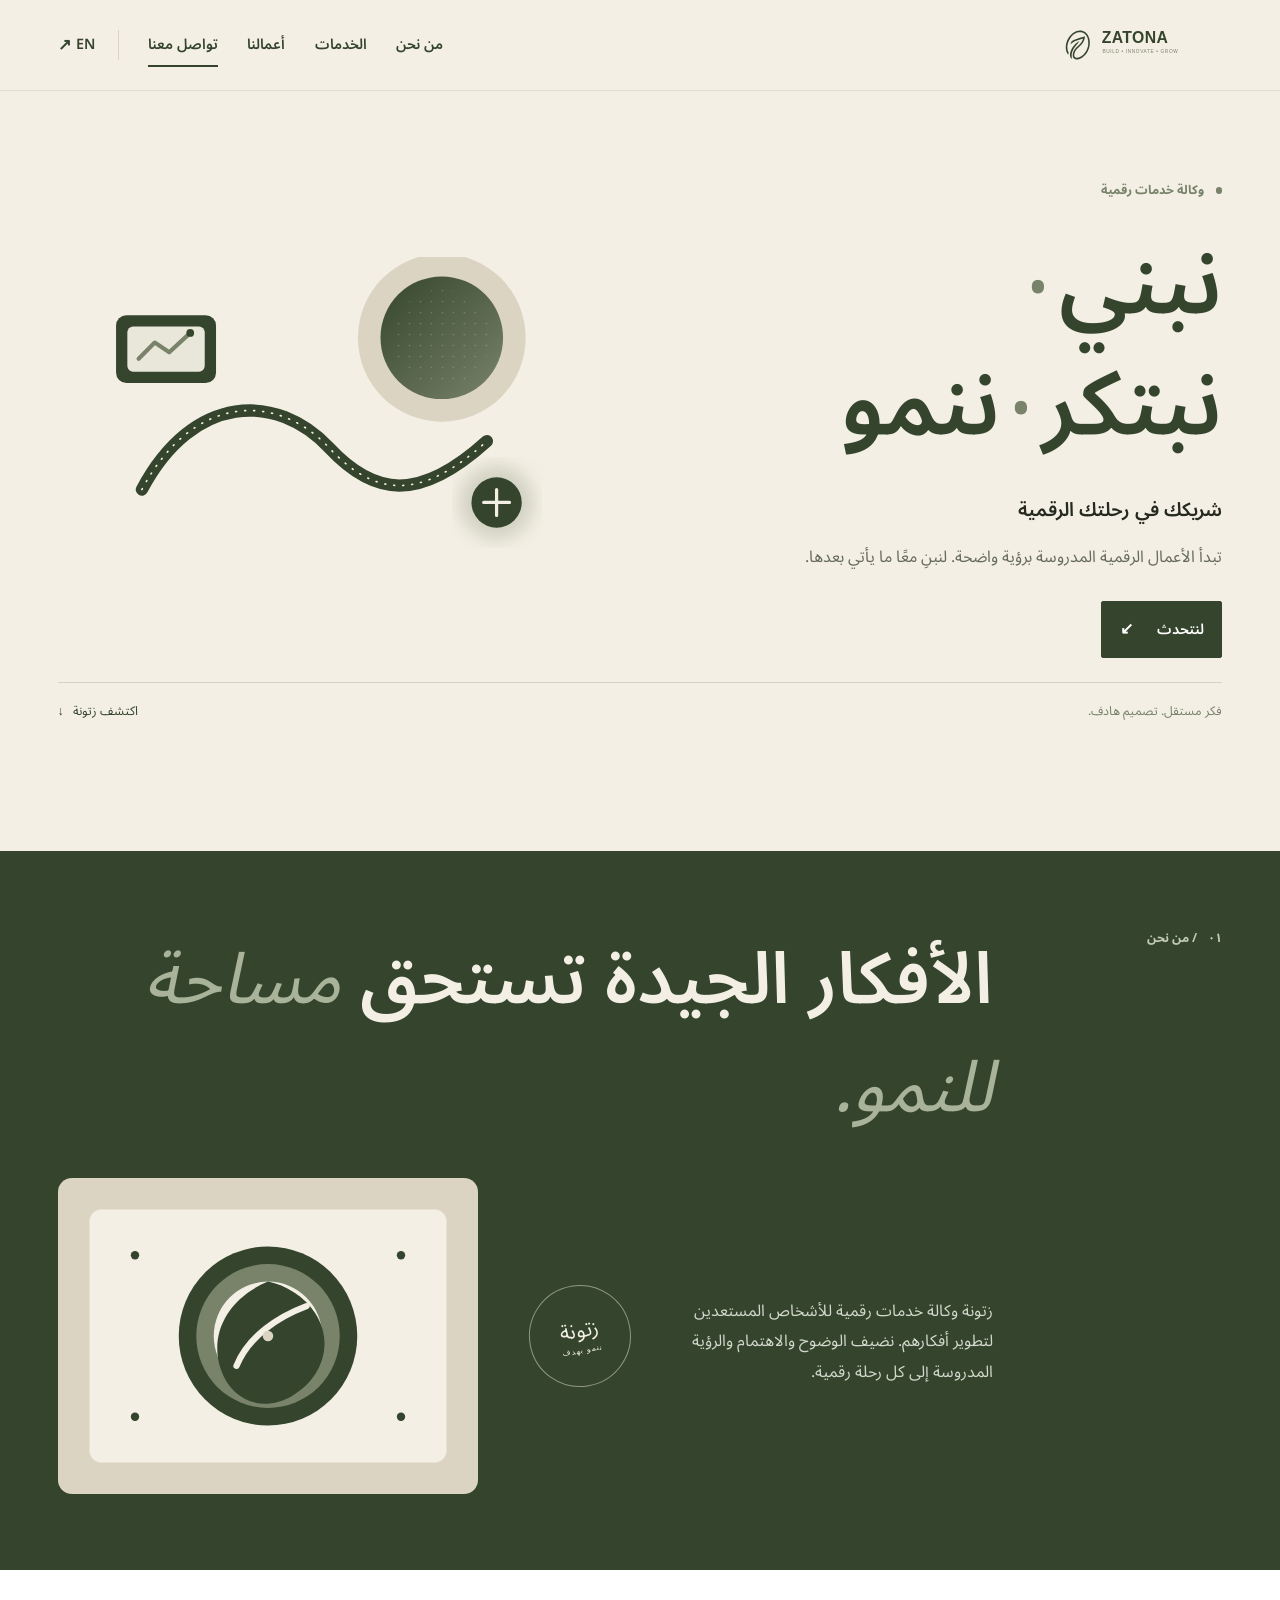
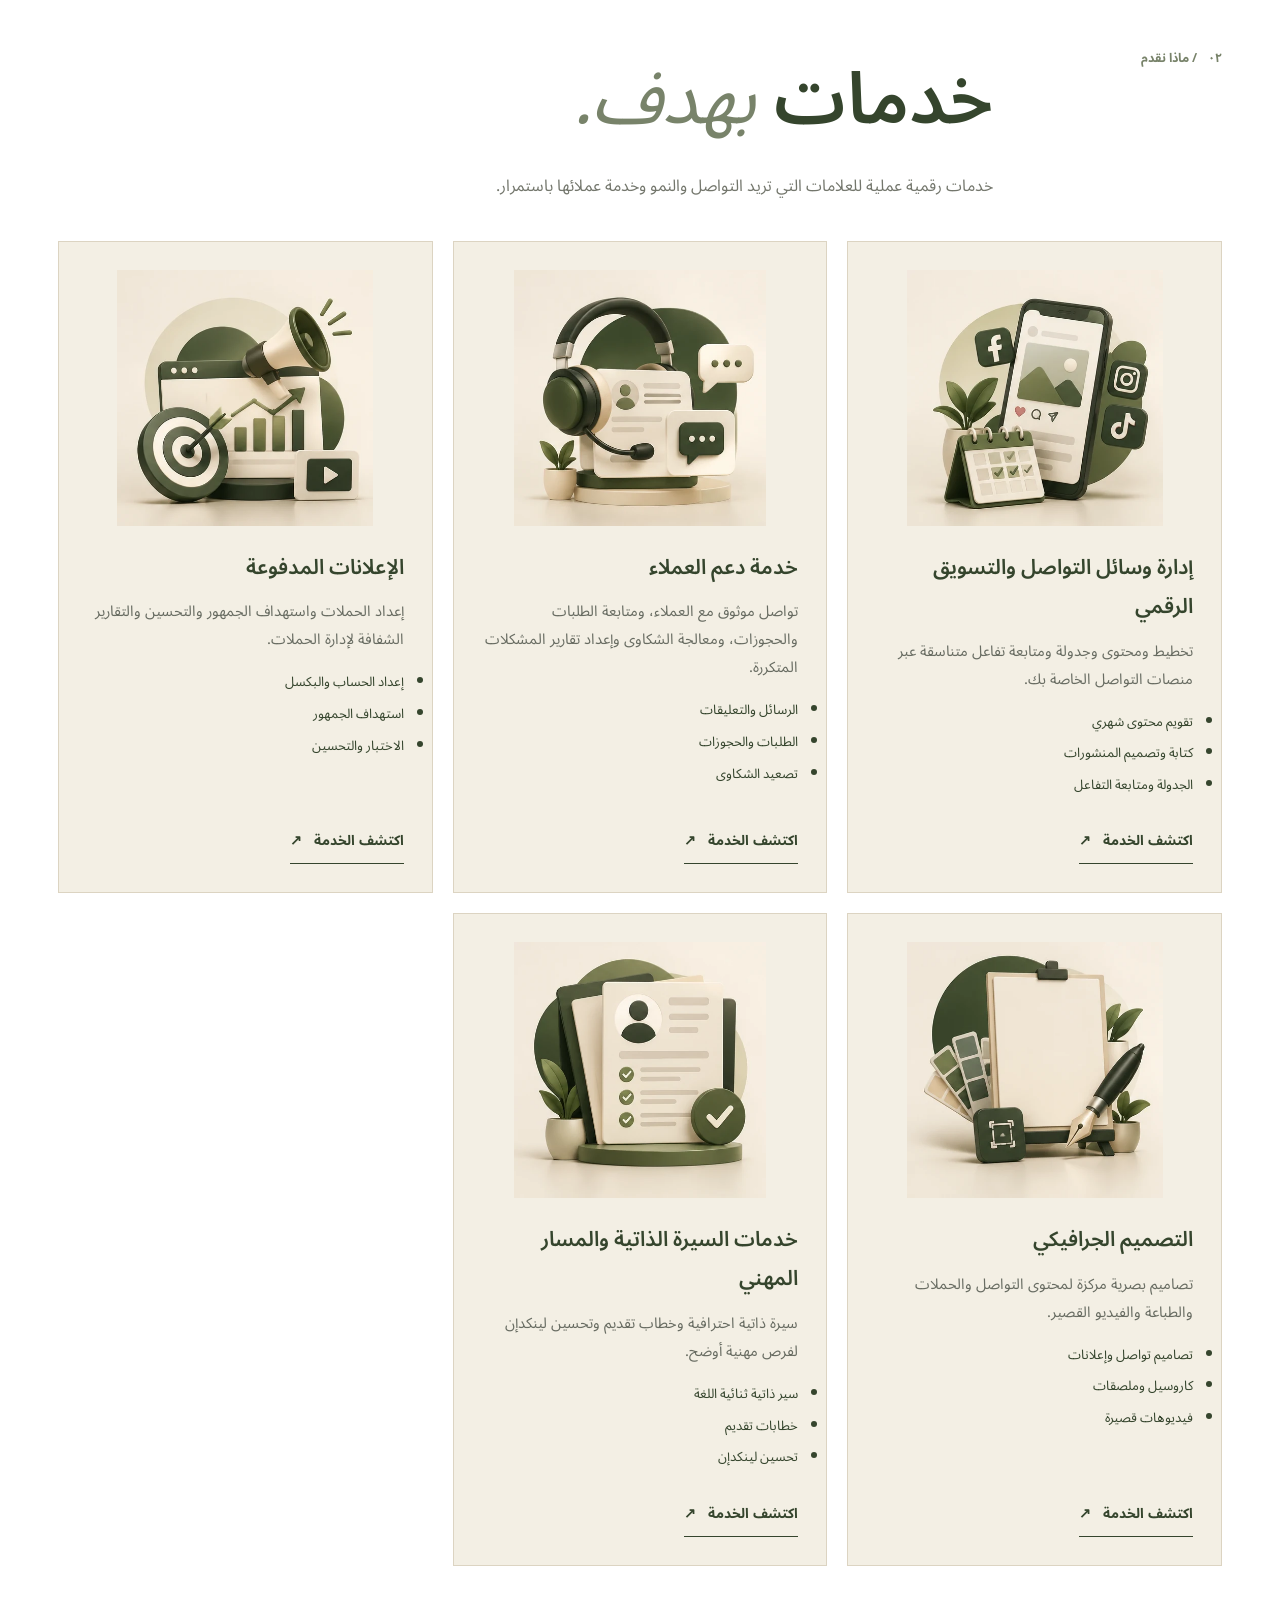
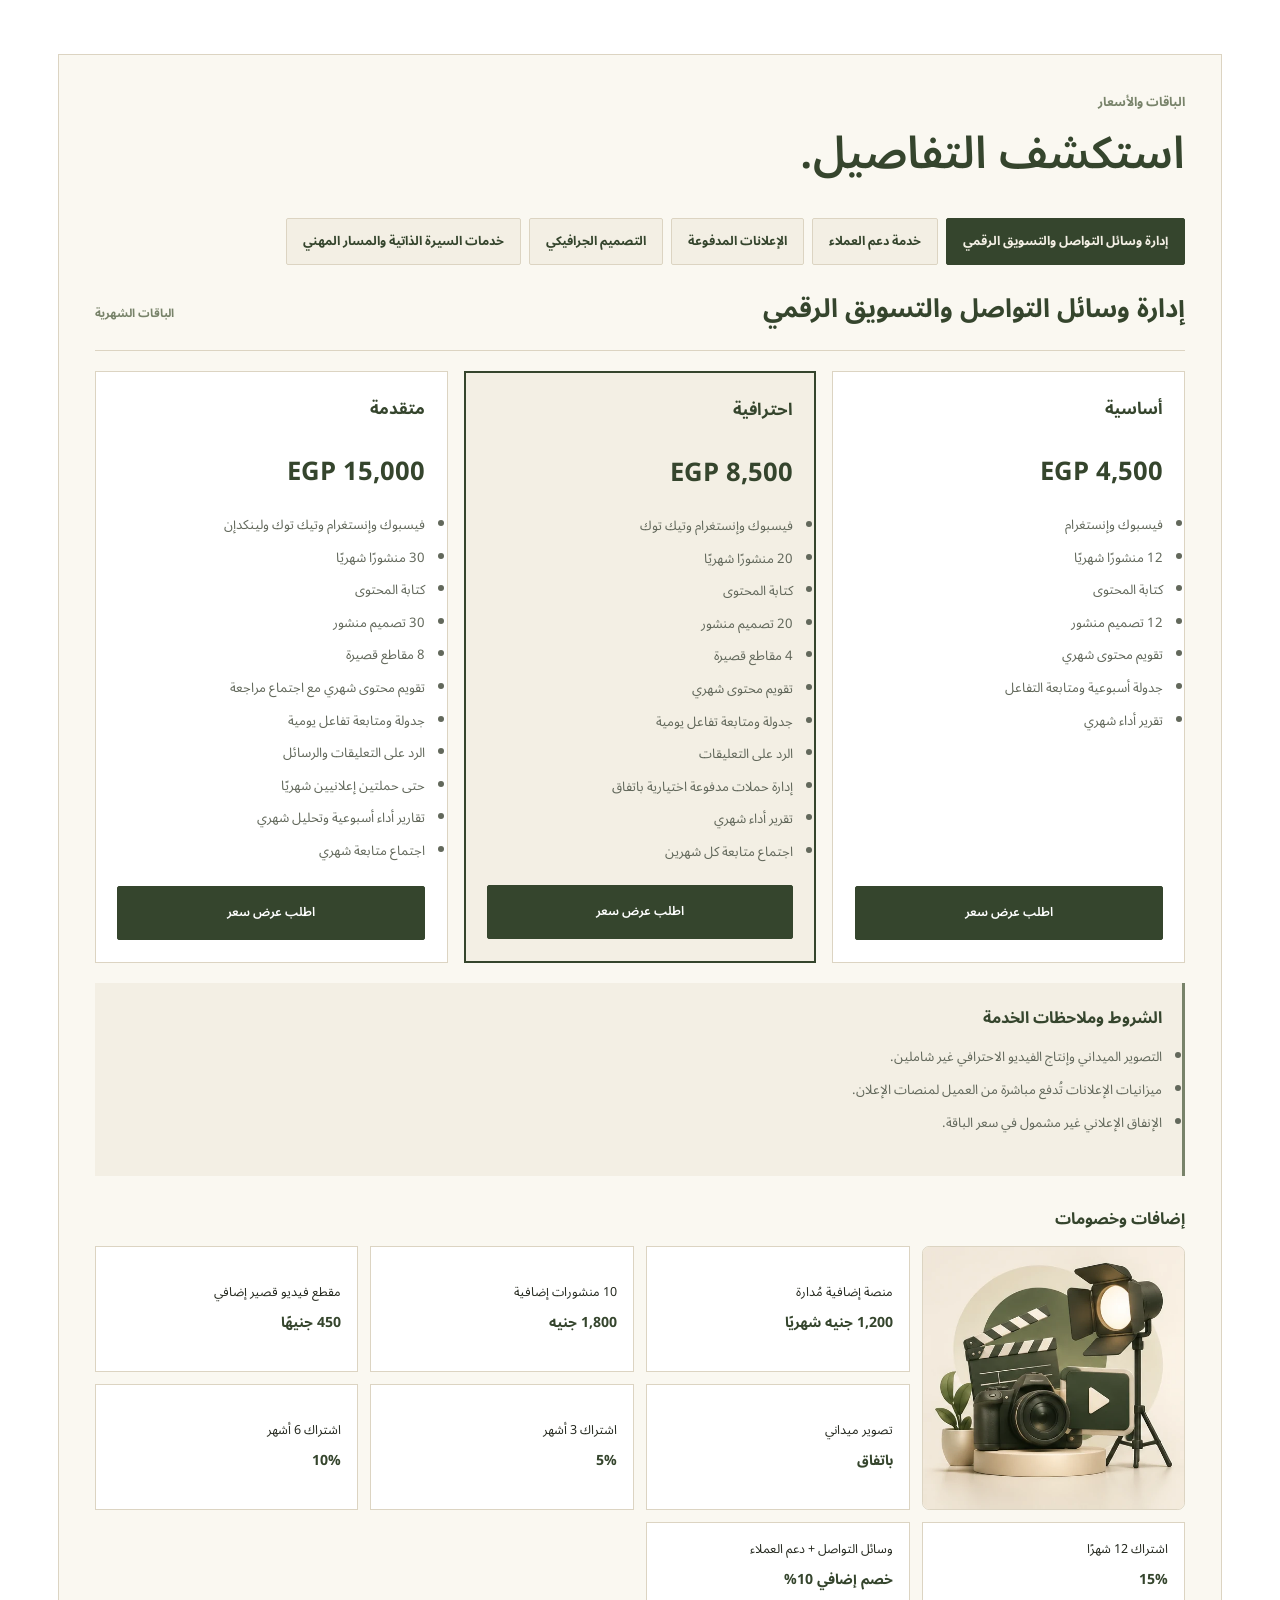
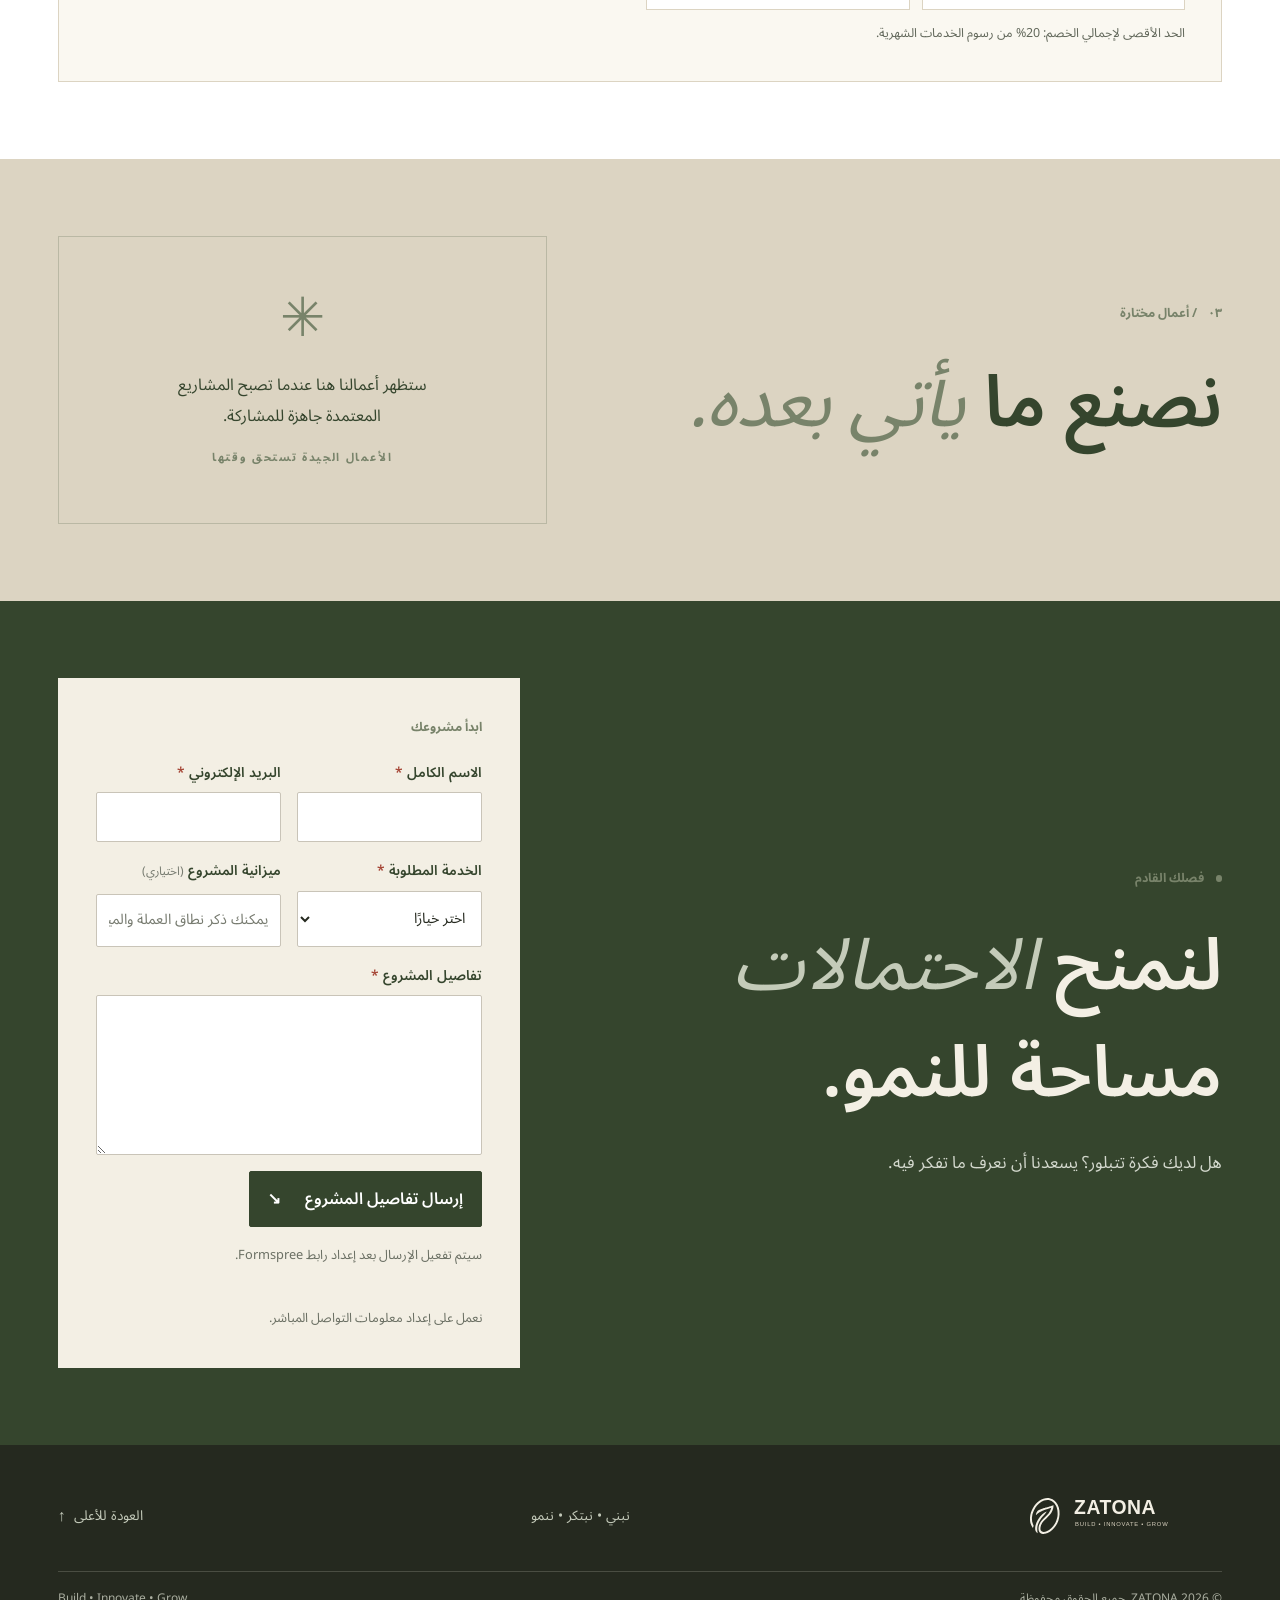
==== ar/index.html @ ea1b5d1a "z" ====
<!doctype html>
<html lang="ar" dir="rtl">
  <head>
    <meta charset="utf-8">
    <meta name="viewport" content="width=device-width, initial-scale=1">
    <meta name="theme-color" content="#f3efe4">
    <meta name="description" content="زتونة — شريكك في رحلتك الرقمية. نبني • نبتكر • ننمو.">
    <title>زتونة — نبني • نبتكر • ننمو</title>
    <meta property="og:title" content="زتونة — نبني • نبتكر • ننمو">
    <meta property="og:description" content="زتونة — شريكك في رحلتك الرقمية. نبني • نبتكر • ننمو.">
    <meta property="og:image" content="../assets/social/og-image.png">
    <meta property="og:type" content="website">
    <meta name="twitter:card" content="summary_large_image">
    <meta name="twitter:title" content="زتونة — نبني • نبتكر • ننمو">
    <meta name="twitter:description" content="زتونة — شريكك في رحلتك الرقمية. نبني • نبتكر • ننمو.">
    <meta name="twitter:image" content="../assets/social/og-image.png">
    <link rel="icon" href="../assets/favicon/favicon.svg" type="image/svg+xml">
    <link rel="icon" href="../assets/favicon/favicon.ico" sizes="any">
    <link rel="apple-touch-icon" href="../assets/favicon/apple-touch-icon.png">
    <link rel="stylesheet" href="../assets/css/styles.css">
    <script src="../assets/js/site-data.js" defer></script>
    <script src="../assets/js/main.js" defer></script>
  </head>
  <body>
    <a class="skip-link" href="#main">انتقل إلى المحتوى</a>
    <header class="site-header">
      <div class="container header-inner">
        <a class="wordmark" href="../ar/" aria-label="الصفحة الرئيسية لزتونة">
          <picture class="wordmark-picture">
            <source media="(max-width: 620px)" srcset="../assets/branding/zatona-logo-mark.svg">
            <img src="../assets/branding/zatona-logo-horizontal.svg" alt="" width="800" height="240">
          </picture>
        </a>
        <button class="menu-toggle" type="button" aria-expanded="false" aria-controls="primary-navigation">
          <span class="menu-toggle-label">القائمة</span>
          <span class="menu-toggle-icon" aria-hidden="true"><i></i><i></i></span>
        </button>
        <nav class="primary-navigation" id="primary-navigation" aria-label="التنقل الرئيسي">
          <a href="#about">من نحن</a>
          <a href="#services">الخدمات</a>
          <a href="#work">أعمالنا</a>
          <a href="#contact">تواصل معنا</a>
          <a class="language-link" href="../" lang="en" hreflang="en" aria-label="English">EN <span aria-hidden="true">↗</span></a>
        </nav>
      </div>
    </header>

    <main id="main">
      <section class="hero section-shell">
        <div class="container hero-grid">
          <div class="hero-copy">
            <p class="eyebrow"><span class="eyebrow-dot" aria-hidden="true"></span> وكالة خدمات رقمية</p>
            <h1>نبني<span class="hero-separator"> • </span><br>نبتكر<span class="hero-separator"> • </span>ننمو</h1>
            <p class="hero-subtitle">شريكك في رحلتك الرقمية</p>
            <p class="hero-description">تبدأ الأعمال الرقمية المدروسة برؤية واضحة. لنبنِ معًا ما يأتي بعدها.</p>
            <a class="button button-primary" href="#contact">لنتحدث <span aria-hidden="true">↙</span></a>
          </div>
          <div class="hero-art">
            <img src="../assets/images/hero-visual.svg" alt="رسم تجريدي يعبر عن هوية زتونة" width="1600" height="1000" fetchpriority="high" decoding="async">
          </div>
        </div>
        <div class="container hero-foot">
          <span>فكر مستقل. تصميم هادف.</span>
          <a href="#about" class="scroll-cue">اكتشف زتونة <span aria-hidden="true">↓</span></a>
        </div>
      </section>

      <section class="intro-section section-shell" id="about">
        <div class="container intro-grid">
          <p class="eyebrow section-index"><span>٠١</span> / من نحن</p>
          <div class="intro-content">
            <h2>الأفكار الجيدة تستحق <em>مساحة للنمو.</em></h2>
            <div class="intro-bottom">
              <p>زتونة وكالة خدمات رقمية للأشخاص المستعدين لتطوير أفكارهم. نضيف الوضوح والاهتمام والرؤية المدروسة إلى كل رحلة رقمية.</p>
              <span class="olive-stamp" aria-hidden="true">زتونة<br><small>ننمو بهدف</small></span>
            </div>
            <img class="intro-visual" src="../assets/images/about-zatona.svg" alt="عمل فني تجريدي بهوية زتونة" width="1200" height="900" loading="lazy" decoding="async">
          </div>
        </div>
      </section>

      <section class="services-section section-shell" id="services">
        <div class="container">
          <div class="section-heading">
            <p class="eyebrow section-index"><span>٠٢</span> / ماذا نقدم</p>
            <div>
              <h2>خدمات <em>بهدف.</em></h2>
              <p class="section-lede">خدمات رقمية عملية للعلامات التي تريد التواصل والنمو وخدمة عملائها باستمرار.</p>
            </div>
          </div>
          <div class="service-grid" data-services-list aria-live="polite"></div>
          <div class="pricing-shell" data-pricing-shell>
            <div class="pricing-heading">
              <p class="eyebrow">الباقات والأسعار</p>
              <h3>استكشف التفاصيل.</h3>
            </div>
            <div class="pricing-tabs" data-pricing-tabs role="tablist" aria-label="أسعار الخدمات"></div>
            <div class="pricing-panel" data-pricing-panel aria-live="polite"></div>
          </div>
        </div>
      </section>

      <section class="work-section section-shell" id="work">
        <div class="container work-panel">
          <div class="work-heading">
            <p class="eyebrow section-index"><span>٠٣</span> / أعمال مختارة</p>
            <h2>نصنع ما <em>يأتي بعده.</em></h2>
          </div>
          <div class="work-empty">
            <span class="work-mark" aria-hidden="true">✳</span>
            <p>ستظهر أعمالنا هنا عندما تصبح المشاريع المعتمدة جاهزة للمشاركة.</p>
            <span class="work-caption">الأعمال الجيدة تستحق وقتها</span>
          </div>
        </div>
      </section>

      <section class="contact-section section-shell" id="contact">
        <div class="container contact-grid">
          <div class="contact-copy">
            <p class="eyebrow"><span class="eyebrow-dot" aria-hidden="true"></span> فصلك القادم</p>
            <h2>لنمنح <em>الاحتمالات</em><br>مساحة للنمو.</h2>
            <p>هل لديك فكرة تتبلور؟ يسعدنا أن نعرف ما تفكر فيه.</p>
          </div>
          <div class="contact-card">
            <p class="contact-card-label">ابدأ مشروعك</p>
            <form class="contact-form" data-contact-form method="post" novalidate>
              <div class="form-row">
                <div class="form-field">
                  <label for="contact-name">الاسم الكامل <span aria-hidden="true">*</span></label>
                  <input id="contact-name" name="name" type="text" autocomplete="name" minlength="2" maxlength="120" required>
                </div>
                <div class="form-field">
                  <label for="contact-email">البريد الإلكتروني <span aria-hidden="true">*</span></label>
                  <input id="contact-email" name="email" type="email" autocomplete="email" maxlength="254" required>
                </div>
              </div>
              <div class="form-row">
                <div class="form-field">
                  <label for="service-interest">الخدمة المطلوبة <span aria-hidden="true">*</span></label>
                  <select id="service-interest" name="service_interest" required>
                    <option value="" selected disabled>اختر خيارًا</option>
                    <option value="discuss" data-discuss-option>لست متأكدًا بعد — لنتحدث</option>
                  </select>
                </div>
                <div class="form-field">
                  <label for="project-budget">ميزانية المشروع <span class="optional-label">(اختياري)</span></label>
                  <input id="project-budget" name="budget" type="text" maxlength="100" placeholder="يمكنك ذكر نطاق العملة والميزانية">
                </div>
              </div>
              <div class="form-field">
                <label for="project-message">تفاصيل المشروع <span aria-hidden="true">*</span></label>
                <textarea id="project-message" name="message" rows="5" minlength="20" maxlength="5000" required></textarea>
              </div>
              <div class="honeypot-field" aria-hidden="true">
                <label for="contact-website">اترك هذا الحقل فارغًا</label>
                <input id="contact-website" name="_gotcha" type="text" tabindex="-1" autocomplete="off">
              </div>
              <button class="button button-primary form-submit" type="submit" disabled>
                <span data-submit-label>إرسال تفاصيل المشروع</span>
                <span class="form-submit-icon" aria-hidden="true">↙</span>
              </button>
              <p class="form-status" data-form-status role="status" aria-live="polite"></p>
              <p class="form-note">سيتم تفعيل الإرسال بعد إعداد رابط Formspree.</p>
            </form>
            <div class="contact-details" data-contact-details></div>
            <p class="contact-empty" data-contact-empty>نعمل على إعداد معلومات التواصل المباشر.</p>
            <div class="social-links" data-social-links aria-label="حسابات التواصل الاجتماعي"></div>
          </div>
        </div>
      </section>
    </main>

    <footer class="site-footer">
      <div class="container footer-main">
        <a class="wordmark footer-wordmark" href="../ar/" aria-label="الصفحة الرئيسية لزتونة">
          <img src="../assets/branding/zatona-logo-horizontal-light.svg" alt="" width="800" height="240">
        </a>
        <p>نبني • نبتكر • ننمو</p>
        <a class="back-to-top" href="#main">العودة للأعلى <span aria-hidden="true">↑</span></a>
      </div>
      <div class="container footer-bottom">
        <span>© <span data-current-year></span> ZATONA. جميع الحقوق محفوظة.</span>
        <span class="footer-arabic" lang="en" dir="ltr">Build • Innovate • Grow</span>
      </div>
    </footer>
  </body>
</html>
---- assets/css/styles.css ----
@import url("https://fonts.googleapis.com/css2?family=DM+Sans:wght@400;500;600;700&family=Manrope:wght@400;500;600;700&family=Noto+Sans+Arabic:wght@400;500;600;700&display=swap");

:root {
  color-scheme: light;
  --color-primary: #35452d;
  --color-background: #f3efe4;
  --color-secondary: #78836a;
  --color-muted: #dcd4c2;
  --color-text: #25291f;
  --olive: var(--color-primary);
  --olive-soft: var(--color-secondary);
  --cream: var(--color-background);
  --sand: var(--color-muted);
  --ink: var(--color-text);
  --white: #fff;
  --font-latin: "Manrope", "DM Sans", sans-serif;
  --font-arabic: "Noto Sans Arabic", "Tahoma", sans-serif;
  --page-gutter: clamp(1.25rem, 4.5vw, 4.5rem);
  --content-width: 1440px;
}

* {
  box-sizing: border-box;
}

html {
  scroll-behavior: smooth;
  scroll-padding-top: 6rem;
}

body {
  margin: 0;
  color: var(--ink);
  background: var(--cream);
  font-family: var(--font-latin);
  font-size: 1.0625rem;
  line-height: 1.65;
  -webkit-font-smoothing: antialiased;
}

html[lang="ar"] body {
  font-family: var(--font-arabic);
  line-height: 1.9;
}

button,
a {
  color: inherit;
  font: inherit;
}

a {
  text-decoration: none;
}

button:focus-visible,
a:focus-visible {
  outline: 2px solid var(--olive-soft);
  outline-offset: 4px;
}

::selection {
  color: var(--white);
  background: var(--olive);
}

.container {
  width: min(100% - var(--page-gutter) * 2, var(--content-width));
  margin-inline: auto;
}

.skip-link {
  position: absolute;
  z-index: 20;
  inset-block-start: 1rem;
  inset-inline-start: 1rem;
  padding: 0.65rem 1rem;
  color: var(--white);
  background: var(--olive);
  transform: translateY(-160%);
}

.skip-link:focus {
  transform: translateY(0);
}

.site-header {
  position: relative;
  z-index: 5;
  border-bottom: 1px solid rgb(53 69 45 / 10%);
  background: var(--cream);
}

.header-inner {
  display: flex;
  min-height: 5.6rem;
  align-items: center;
  justify-content: space-between;
}

.wordmark {
  display: inline-flex;
  align-items: center;
  color: var(--olive);
}

.wordmark-picture {
  display: block;
  width: clamp(9rem, 13vw, 12rem);
}

.wordmark-picture img,
.footer-wordmark img {
  display: block;
  width: 100%;
  height: auto;
  object-fit: contain;
  object-position: center;
}

.footer-wordmark img {
  width: clamp(10rem, 16vw, 13rem);
}

.primary-navigation {
  display: flex;
  align-items: center;
  gap: clamp(1.1rem, 2.3vw, 2rem);
  color: var(--olive);
  font-size: 0.9rem;
  font-weight: 600;
}

.primary-navigation a {
  position: relative;
  transition: color 180ms ease;
}

.primary-navigation a:hover {
  color: var(--olive-soft);
}

.primary-navigation a.is-active::after {
  position: absolute;
  inset-inline: 0;
  inset-block-end: -0.55rem;
  height: 2px;
  background: var(--olive);
  content: "";
}

.primary-navigation .language-link {
  display: inline-flex;
  align-items: center;
  gap: 0.35rem;
  padding-inline-start: 1.4rem;
  border-inline-start: 1px solid var(--sand);
}

.language-link span,
.button span,
.back-to-top span {
  font-size: 1rem;
}

.menu-toggle {
  display: none;
}

.section-shell {
  padding-block: clamp(4rem, 6vw, 6.5rem);
}

.hero {
  position: relative;
  min-height: min(760px, calc(100svh - 5.6rem));
  padding-block: clamp(2.75rem, 5vw, 4.75rem) 1.5rem;
  overflow: hidden;
}

.hero-grid {
  display: grid;
  min-height: 31rem;
  grid-template-columns: minmax(0, 1fr) minmax(18rem, 0.86fr);
  align-items: center;
  gap: 3rem;
}

.hero-copy {
  position: relative;
  z-index: 1;
  max-width: 44rem;
  padding-block: 1.5rem;
}

.eyebrow {
  display: flex;
  align-items: center;
  gap: 0.7rem;
  margin: 0;
  color: var(--olive-soft);
  font-size: 0.78rem;
  font-weight: 700;
  letter-spacing: 0.12em;
  text-transform: uppercase;
}

html[lang="ar"] .eyebrow {
  letter-spacing: 0;
}

.eyebrow-dot {
  width: 0.43rem;
  aspect-ratio: 1;
  border-radius: 50%;
  background: var(--olive-soft);
}

.hero h1 {
  margin: 1.4rem 0 0;
  color: var(--olive);
  font-size: clamp(3.5rem, 8.3vw, 7.7rem);
  font-weight: 500;
  letter-spacing: -0.085em;
  line-height: 0.99;
}

html[lang="ar"] .hero h1 {
  font-size: clamp(3rem, 7vw, 6.4rem);
  font-weight: 600;
  letter-spacing: 0;
  line-height: 1.35;
}

.hero-separator {
  color: var(--olive-soft);
  font-size: 0.53em;
  vertical-align: 0.2em;
}

.hero-subtitle {
  margin: 1.6rem 0 0;
  color: var(--ink);
  font-size: clamp(1.125rem, 1.5vw, 1.4rem);
  font-weight: 600;
}

.hero-description {
  max-width: 27rem;
  margin: 0.85rem 0 1.8rem;
  color: #65695e;
  font-size: 1rem;
}

.button {
  display: inline-flex;
  min-height: 3.4rem;
  align-items: center;
  justify-content: center;
  gap: 1.5rem;
  padding: 0.75rem 1.1rem;
  border: 1px solid var(--olive);
  border-radius: 2px;
  font-size: 0.9rem;
  font-weight: 600;
  box-shadow: 0 0 0 rgb(37 41 31 / 0%);
  transition: color 220ms ease, background 220ms ease, border-color 220ms ease,
    transform 220ms ease, box-shadow 220ms ease;
}

.button-primary {
  color: var(--white);
  background: var(--olive);
}

.button-primary:hover {
  color: var(--olive);
  background: transparent;
  transform: translateY(-2px);
  box-shadow: 0 0.55rem 1.2rem rgb(37 41 31 / 14%);
}

.button-primary:active {
  transform: translateY(0);
  box-shadow: 0 0.18rem 0.45rem rgb(37 41 31 / 12%);
}

.button-primary:focus-visible {
  outline: 3px solid var(--olive-soft);
  outline-offset: 4px;
}

.hero-art {
  position: relative;
  width: min(100%, 38rem);
  aspect-ratio: 16 / 10;
  justify-self: end;
}

.hero-art img {
  display: block;
  width: 100%;
  height: auto;
  object-fit: contain;
  object-position: center;
}

.hero-foot {
  display: flex;
  justify-content: space-between;
  padding-block-start: 1.1rem;
  border-top: 1px solid rgb(53 69 45 / 16%);
  color: var(--olive-soft);
  font-size: 0.78rem;
}

.scroll-cue {
  display: inline-flex;
  align-items: center;
  gap: 0.6rem;
  color: var(--olive);
}

.intro-section {
  color: var(--cream);
  background: var(--olive);
}

.intro-grid {
  display: grid;
  grid-template-columns: minmax(8rem, 0.3fr) minmax(0, 1.7fr);
  gap: clamp(1.75rem, 5vw, 4.5rem);
}

.intro-content {
  display: grid;
  grid-template-columns: minmax(0, 1.05fr) minmax(0, 0.95fr);
  align-items: center;
  column-gap: clamp(1.5rem, 4vw, 3.5rem);
  row-gap: clamp(1.25rem, 3vw, 2.25rem);
}

.intro-content h2 {
  grid-column: 1 / -1;
}

.section-index {
  align-self: start;
  color: var(--olive-soft);
}

.section-index span {
  color: currentColor;
}

.intro-section .section-index {
  color: #c1c8b7;
}

.intro-content h2,
.section-heading h2,
.work-heading h2,
.contact-copy h2 {
  margin: 0;
  font-size: clamp(2.4rem, 5.6vw, 5rem);
  font-weight: 500;
  letter-spacing: -0.065em;
  line-height: 1.08;
}

html[lang="ar"] .intro-content h2,
html[lang="ar"] .section-heading h2,
html[lang="ar"] .work-heading h2,
html[lang="ar"] .contact-copy h2 {
  font-weight: 600;
  letter-spacing: 0;
  line-height: 1.5;
}

.intro-content h2 em,
.section-heading h2 em,
.work-heading h2 em,
.contact-copy h2 em {
  color: #a9b39a;
  font-family: Georgia, serif;
  font-weight: 400;
}

html[lang="ar"] .intro-content h2 em,
html[lang="ar"] .section-heading h2 em,
html[lang="ar"] .work-heading h2 em,
html[lang="ar"] .contact-copy h2 em {
  font-family: var(--font-arabic);
  font-weight: 400;
}

.intro-bottom {
  display: flex;
  align-items: end;
  justify-content: space-between;
  gap: 2rem;
  grid-column: 1;
}

.intro-bottom p {
  max-width: 35rem;
  margin: 0;
  color: #d3d8cd;
  font-size: 1rem;
}

.intro-visual {
  display: block;
  width: 100%;
  max-width: 40rem;
  height: auto;
  aspect-ratio: 4 / 3;
  grid-column: 2;
  grid-row: 2;
  object-fit: contain;
  object-position: center;
  justify-self: end;
}

.olive-stamp {
  display: grid;
  width: 6.4rem;
  aspect-ratio: 1;
  flex: 0 0 auto;
  align-content: center;
  justify-items: center;
  border: 1px solid rgb(243 239 228 / 48%);
  border-radius: 50%;
  color: var(--cream);
  font-family: var(--font-arabic);
  font-size: 1.3rem;
  line-height: 1.4;
  text-align: center;
  transform: rotate(-10deg);
}

.olive-stamp small {
  font-family: var(--font-latin);
  font-size: 0.48rem;
  letter-spacing: 0.1em;
}

.services-section {
  background: var(--white);
}

.section-heading {
  display: grid;
  grid-template-columns: minmax(8rem, 0.3fr) minmax(0, 1.7fr);
  gap: clamp(1.75rem, 5vw, 4.5rem);
  align-items: start;
}

.section-heading h2,
.work-heading h2 {
  color: var(--olive);
}

.section-heading h2 em,
.work-heading h2 em {
  color: var(--olive-soft);
}

.section-lede {
  margin: 1rem 0 0;
  color: #73766c;
  font-size: 1rem;
}

.service-grid {
  display: grid;
  grid-template-columns: repeat(3, minmax(0, 1fr));
  gap: 1.25rem;
  margin-block-start: 2.5rem;
}

.service-card {
  position: relative;
  display: flex;
  min-height: 34rem;
  flex-direction: column;
  padding: 1.75rem;
  border: 1px solid var(--sand);
  background: var(--cream);
  overflow: hidden;
  transition: transform 220ms ease, border-color 220ms ease, box-shadow 220ms ease;
}

.service-card:hover {
  border-color: rgb(53 69 45 / 32%);
  box-shadow: 0 1rem 2.2rem rgb(37 41 31 / 10%);
  transform: translateY(-4px);
}

.service-card h3 {
  margin: 0;
  color: var(--olive);
  font-size: 1.3rem;
  font-weight: 600;
}

.service-card-visual {
  display: block;
  width: 100%;
  max-height: 16rem;
  height: auto;
  aspect-ratio: 1;
  margin-block-end: 1.35rem;
  border-radius: 0.55rem;
  object-fit: contain;
  object-position: center;
  transition: transform 260ms ease;
}

.service-card:hover .service-card-visual {
  transform: scale(1.015);
}

.service-card p {
  max-width: 24rem;
  margin: 0.7rem 0 1rem;
  color: #686c62;
  font-size: 0.92rem;
}

.service-card-highlights {
  display: grid;
  gap: 0.42rem;
  margin: 0 0 1.35rem;
  padding-inline-start: 1.1rem;
  color: var(--olive);
  font-size: 0.82rem;
}

html[dir="rtl"] .service-card-highlights {
  padding-inline-start: 0;
  padding-inline-end: 1.1rem;
}

.service-card-cta {
  display: inline-flex;
  width: fit-content;
  align-items: center;
  gap: 0.75rem;
  margin-block-start: auto;
  padding-block: 0.55rem;
  border-bottom: 1px solid var(--olive);
  color: var(--olive);
  font-size: 0.86rem;
  font-weight: 700;
}

.service-card-cta span {
  transition: transform 220ms ease;
}

.service-card-cta:hover span {
  transform: translate(2px, -2px);
}

html[dir="rtl"] .service-card-cta:hover span {
  transform: translate(-2px, -2px);
}

.pricing-shell {
  margin-block-start: clamp(3.5rem, 7vw, 5.5rem);
  padding: clamp(1.25rem, 3vw, 2.25rem);
  border: 1px solid var(--sand);
  background: #faf8f1;
  scroll-margin-top: 1.5rem;
}

.pricing-heading h3 {
  margin: 0.45rem 0 0;
  color: var(--olive);
  font-size: clamp(2rem, 3.5vw, 3.25rem);
  font-weight: 600;
  line-height: 1.12;
}

html[dir="rtl"] .pricing-heading h3 {
  line-height: 1.45;
}

.pricing-tabs {
  display: flex;
  gap: 0.5rem;
  margin-block-start: 2rem;
  overflow-x: auto;
  scrollbar-width: thin;
}

.pricing-tab {
  flex: 0 0 auto;
  min-height: 2.85rem;
  padding: 0.65rem 1rem;
  border: 1px solid var(--sand);
  border-radius: 2px;
  color: var(--olive);
  background: var(--cream);
  cursor: pointer;
  font: inherit;
  font-size: 0.78rem;
  font-weight: 700;
  transition: color 220ms ease, background 220ms ease, border-color 220ms ease,
    transform 220ms ease;
}

.pricing-tab:hover,
.pricing-tab[aria-selected="true"] {
  border-color: var(--olive);
  color: var(--cream);
  background: var(--olive);
}

.pricing-tab:active {
  transform: translateY(1px);
}

.pricing-tab:focus-visible {
  outline: 3px solid var(--olive-soft);
  outline-offset: 3px;
}

.pricing-panel {
  margin-block-start: 1.25rem;
}

.pricing-service-heading {
  display: flex;
  align-items: baseline;
  justify-content: space-between;
  gap: 1rem;
  margin-block-end: 1.25rem;
  border-bottom: 1px solid var(--sand);
  padding-block-end: 1rem;
}

.pricing-service-heading p {
  order: 2;
  margin: 0;
  color: var(--olive-soft);
  font-size: 0.72rem;
  font-weight: 700;
  text-transform: uppercase;
}

html[dir="rtl"] .pricing-service-heading p {
  text-transform: none;
}

.pricing-service-heading h4 {
  margin: 0;
  color: var(--olive);
  font-size: clamp(1.35rem, 2vw, 1.75rem);
}

.package-grid {
  display: grid;
  grid-template-columns: repeat(auto-fit, minmax(min(16rem, 100%), 1fr));
  gap: 1rem;
}

.package-card {
  display: flex;
  min-height: 26rem;
  flex-direction: column;
  padding: 1.35rem;
  border: 1px solid var(--sand);
  background: var(--white);
  transition: transform 220ms ease, box-shadow 220ms ease, border-color 220ms ease;
}

.package-card:hover {
  border-color: rgb(53 69 45 / 35%);
  box-shadow: 0 0.75rem 1.8rem rgb(37 41 31 / 8%);
  transform: translateY(-3px);
}

.package-card-featured {
  border: 2px solid var(--olive);
  background: var(--cream);
}

.package-card h5 {
  min-height: 2.7rem;
  margin: 0;
  color: var(--olive);
  font-size: 1.05rem;
}

.package-price {
  margin: 0.75rem 0 1rem;
  color: var(--olive);
  font-size: clamp(1.35rem, 2vw, 1.75rem);
  font-weight: 700;
}

.package-card ul,
.pricing-conditions ul {
  display: grid;
  gap: 0.48rem;
  margin: 0 0 1.25rem;
  padding-inline-start: 1.1rem;
  color: #62685b;
  font-size: 0.82rem;
}

html[dir="rtl"] .package-card ul,
html[dir="rtl"] .pricing-conditions ul {
  padding-inline-start: 0;
  padding-inline-end: 1.1rem;
}

.package-cta {
  width: 100%;
  min-width: 0;
  margin-block-start: auto;
  font-size: 0.78rem;
}

.pricing-conditions {
  margin-block-start: 1.25rem;
  padding: 1.25rem;
  border-inline-start: 3px solid var(--olive-soft);
  background: var(--cream);
}

.pricing-conditions h5,
.add-ons-title {
  margin: 0 0 0.75rem;
  color: var(--olive);
  font-size: 1rem;
}

.add-ons-title {
  margin-block-start: 1.75rem;
}

.extras-grid {
  display: grid;
  grid-template-columns: repeat(4, minmax(0, 1fr));
  gap: 0.75rem;
  align-items: stretch;
}

.extra-visual {
  grid-row: span 2;
  display: grid;
  min-height: 12rem;
  place-items: center;
  border: 1px solid var(--sand);
  border-radius: 0.45rem;
  background: var(--cream);
  overflow: hidden;
}

.extra-visual img {
  width: 100%;
  height: 100%;
  object-fit: cover;
}

.extra-item {
  display: grid;
  min-height: 5.5rem;
  align-content: center;
  gap: 0.35rem;
  padding: 0.85rem 1rem;
  border: 1px solid var(--sand);
  background: var(--white);
  font-size: 0.78rem;
}

.extra-item strong {
  color: var(--olive);
  font-size: 0.88rem;
}

.discount-condition {
  margin: 0.75rem 0 0;
  color: #62685b;
  font-size: 0.78rem;
}

.empty-note {
  max-width: 50rem;
  margin-block-start: 2.5rem;
  padding: clamp(1.25rem, 2.2vw, 2rem);
  border: 1px solid var(--sand);
  border-inline-start: 4px solid var(--olive-soft);
  color: var(--ink);
  background: var(--cream);
  font-size: clamp(1rem, 1.15vw, 1.125rem);
  line-height: 1.6;
}

.empty-note[hidden] {
  display: none;
}

.work-section {
  background: var(--sand);
}

.work-panel {
  display: grid;
  grid-template-columns: 1fr 0.8fr;
  gap: clamp(2rem, 5vw, 4rem);
  align-items: center;
}

.work-heading h2 {
  max-width: 35rem;
  margin-block-start: 1.5rem;
}

.work-empty {
  display: grid;
  min-height: 18rem;
  align-content: center;
  justify-items: center;
  padding: 2rem;
  border: 1px solid rgb(53 69 45 / 20%);
  text-align: center;
}

.work-mark {
  color: var(--olive-soft);
  font-size: 3.4rem;
  line-height: 1;
}

.work-empty p {
  max-width: 19rem;
  margin: 1.5rem 0 1rem;
  color: var(--olive);
  font-size: 1rem;
}

.work-caption {
  color: var(--olive-soft);
  font-size: 0.7rem;
  font-weight: 700;
  letter-spacing: 0.15em;
}

.contact-section {
  color: var(--cream);
  background: var(--olive);
}

.contact-grid {
  display: grid;
  grid-template-columns: 1.15fr 0.85fr;
  align-items: center;
  gap: clamp(2rem, 6vw, 5rem);
}

.contact-copy h2 {
  margin-block-start: 1.4rem;
}

.contact-copy h2 em {
  color: #c4cbb9;
}

.contact-copy > p:last-child {
  max-width: 27rem;
  margin: 1.2rem 0 0;
  color: #d3d8cd;
  font-size: 1.05rem;
}

.contact-card {
  padding: clamp(1.5rem, 3vw, 2.5rem);
  color: var(--ink);
  background: var(--cream);
}

.contact-card-label {
  margin: 0;
  color: var(--olive-soft);
  font-size: 0.78rem;
  font-weight: 700;
  letter-spacing: 0.15em;
  text-transform: uppercase;
}

html[lang="ar"] .contact-card-label {
  letter-spacing: 0;
}

.contact-form {
  display: grid;
  gap: 1rem;
  margin-block-start: 1.25rem;
}

.form-row {
  display: grid;
  grid-template-columns: repeat(2, minmax(0, 1fr));
  gap: 1rem;
}

.form-field {
  display: grid;
  min-width: 0;
  gap: 0.4rem;
}

.form-field label {
  color: var(--olive);
  font-size: 0.86rem;
  font-weight: 600;
}

.form-field label span[aria-hidden="true"] {
  color: #a64737;
}

.optional-label {
  color: #777b70;
  font-size: 0.75rem;
  font-weight: 400;
}

.form-field input,
.form-field select,
.form-field textarea {
  width: 100%;
  min-height: 2.8rem;
  padding: 0.65rem 0.75rem;
  border: 1px solid #c9c4b8;
  border-radius: 2px;
  color: var(--ink);
  background: var(--white);
  font: inherit;
  font-size: 0.9rem;
}

.form-field textarea {
  min-height: 7rem;
  resize: vertical;
}

.form-field input::placeholder {
  color: #777b70;
  opacity: 1;
}

html[lang="ar"] .form-field input[type="email"] {
  direction: ltr;
  text-align: start;
}

.form-field input:focus,
.form-field select:focus,
.form-field textarea:focus {
  border-color: var(--olive);
  outline: 2px solid rgb(53 69 45 / 22%);
  outline-offset: 1px;
}

.form-field :is(input, select, textarea)[aria-invalid="true"] {
  border-color: #9c3d2e;
}

.form-submit {
  width: fit-content;
  min-width: 13rem;
  justify-content: space-between;
  cursor: pointer;
}

.form-submit:disabled {
  cursor: wait;
  opacity: 0.72;
}

.form-submit-icon {
  display: inline-block;
}

html[dir="rtl"] .form-submit-icon {
  transform: scaleX(-1);
}

.form-status {
  margin: 0;
  color: var(--olive);
  font-size: 0.9rem;
}

.form-status:empty {
  display: none;
}

.form-status[data-state="error"] {
  color: #8d3428;
}

.form-note,
.contact-empty {
  margin: 0;
  color: #6b7064;
  font-size: 0.8rem;
}

.honeypot-field {
  position: absolute;
  width: 1px;
  height: 1px;
  overflow: hidden;
  clip: rect(0, 0, 0, 0);
  white-space: nowrap;
}

.contact-details {
  display: grid;
  gap: 0.8rem;
  margin-block-start: 1.2rem;
}

.contact-details a {
  width: fit-content;
  color: var(--olive);
  font-size: 1.05rem;
  overflow-wrap: anywhere;
}

.contact-details a:hover,
.social-links a:hover {
  text-decoration: underline;
  text-underline-offset: 4px;
}

.contact-empty {
  margin-block-start: 1.2rem;
}

.contact-empty[hidden] {
  display: none;
}

.social-links {
  display: flex;
  flex-wrap: wrap;
  gap: 0.7rem 1.2rem;
  margin-block-start: 1.5rem;
  color: var(--olive);
  font-size: 0.9rem;
}

.social-links:empty {
  display: none;
}

.site-footer {
  padding-block: 2rem 1rem;
  color: var(--cream);
  background: var(--ink);
}

.footer-main,
.footer-bottom {
  display: flex;
  align-items: center;
  justify-content: space-between;
  gap: 1rem;
}

.footer-main {
  padding-block: 0.5rem 1.5rem;
}

.footer-wordmark {
  color: var(--cream);
}

.footer-main > p,
.back-to-top {
  margin: 0;
  color: #c3c9b9;
  font-size: 0.85rem;
}

.back-to-top {
  display: inline-flex;
  align-items: center;
  gap: 0.5rem;
}

.footer-bottom {
  padding-block: 1rem 0;
  border-top: 1px solid rgb(243 239 228 / 18%);
  color: #a9ad9f;
  font-size: 0.75rem;
}

.footer-arabic {
  font-family: var(--font-arabic);
}

.will-reveal {
  opacity: 0;
  transform: translateY(1.2rem);
  transition: opacity 650ms ease, transform 650ms ease;
}

.will-reveal.is-visible {
  opacity: 1;
  transform: translateY(0);
}

@media (max-width: 800px) {
  .hero {
    min-height: auto;
  }

  .intro-grid {
    grid-template-columns: 1fr;
    gap: 1.5rem;
  }

  .hero-grid {
    min-height: 0;
    grid-template-columns: 1fr 0.8fr;
    gap: 1rem;
  }

  .intro-content {
    column-gap: 1.5rem;
    grid-template-columns: minmax(0, 1.05fr) minmax(14rem, 0.95fr);
  }

  .hero h1 {
    font-size: clamp(3.4rem, 9vw, 5.5rem);
  }

  html[lang="ar"] .hero h1 {
    font-size: clamp(2.8rem, 8vw, 4.8rem);
  }

  .service-grid {
    grid-template-columns: repeat(2, minmax(0, 1fr));
  }

  .extras-grid {
    grid-template-columns: repeat(2, minmax(0, 1fr));
  }

  .extra-visual {
    grid-row: span 2;
  }

  .work-panel {
    grid-template-columns: 1fr 0.9fr;
    gap: 2rem;
  }
}

@media (max-width: 620px) {
  :root {
    --page-gutter: 1.2rem;
  }

  .section-shell {
    padding-block: clamp(3.75rem, 12vw, 4.5rem);
  }

  .header-inner {
    min-height: 4.7rem;
  }

  .menu-toggle {
    display: inline-flex;
    align-items: center;
    gap: 0.7rem;
    padding: 0.5rem 0;
    border: 0;
    color: var(--olive);
    background: transparent;
    cursor: pointer;
    font-size: 0.72rem;
  }

  .menu-toggle-icon {
    display: grid;
    gap: 4px;
  }

  .menu-toggle-icon i {
    display: block;
    width: 1.2rem;
    height: 1px;
    background: var(--olive);
    transition: transform 180ms ease;
  }

  .menu-toggle[aria-expanded="true"] .menu-toggle-icon i:first-child {
    transform: translateY(2.5px) rotate(45deg);
  }

  .menu-toggle[aria-expanded="true"] .menu-toggle-icon i:last-child {
    transform: translateY(-2.5px) rotate(-45deg);
  }

  .primary-navigation {
    position: absolute;
    inset-block-start: 100%;
    inset-inline: 0;
    display: none;
    align-items: stretch;
    padding: 0.5rem var(--page-gutter) 1.3rem;
    border-bottom: 1px solid rgb(53 69 45 / 12%);
    background: var(--cream);
  }

  .primary-navigation.is-open {
    display: flex;
    flex-direction: column;
    gap: 0;
  }

  .primary-navigation a {
    padding-block: 0.75rem;
  }

  .primary-navigation .language-link {
    width: fit-content;
    margin-block-start: 0.4rem;
    padding-inline-start: 0;
    border: 0;
  }

  .hero {
    padding-block: clamp(2.5rem, 10vw, 3rem) 1.2rem;
  }

  .hero-grid {
    grid-template-columns: 1fr;
    gap: 0;
  }

  .hero-copy {
    padding-block: 1rem;
  }

  .hero h1 {
    margin-block-start: 1rem;
    font-size: clamp(3.5rem, 16vw, 5.8rem);
  }

  html[lang="ar"] .hero h1 {
    font-size: clamp(3rem, 13vw, 4.8rem);
  }

  .hero-description {
    max-width: 26rem;
  }

  .hero-art {
    width: min(100%, 33rem);
    justify-self: center;
    margin-block: 0 1.5rem;
  }

  .wordmark-picture {
    width: 2.5rem;
  }

  .hero-foot {
    gap: 1rem;
    font-size: 0.58rem;
  }

  .intro-grid,
  .section-heading {
    grid-template-columns: 1fr;
    gap: 1.8rem;
  }

  .intro-content {
    grid-template-columns: 1fr;
  }

  .intro-content h2,
  .intro-bottom,
  .intro-visual {
    grid-column: 1;
    grid-row: auto;
  }

  .intro-content h2,
  .section-heading h2,
  .work-heading h2,
  .contact-copy h2 {
    font-size: clamp(2.5rem, 11vw, 4rem);
  }

  .intro-bottom {
    align-items: start;
    gap: 1.2rem;
  }

  .intro-visual {
    max-width: 40rem;
    justify-self: center;
  }

  .olive-stamp {
    width: 5rem;
  }

  .service-grid {
    grid-template-columns: 1fr;
    margin-block-start: 1.75rem;
  }

  .empty-note {
    margin-block-start: 1.75rem;
    padding: 1.25rem;
  }

  .service-card {
    min-height: 30rem;
  }

  .pricing-shell {
    margin-block-start: 2.5rem;
    padding: 1rem;
  }

  .pricing-tabs {
    margin-block-start: 1.25rem;
  }

  .pricing-tab {
    max-width: 12rem;
  }

  .pricing-service-heading {
    align-items: flex-start;
  }

  .package-grid {
    grid-template-columns: 1fr;
  }

  .package-card {
    min-height: 0;
  }

  .extras-grid {
    grid-template-columns: 1fr;
  }

  .extra-visual {
    min-height: 12rem;
    grid-row: auto;
  }

  .work-panel,
  .contact-grid {
    grid-template-columns: 1fr;
    gap: 2rem;
  }

  .work-empty {
    min-height: 14rem;
  }

  .form-row {
    grid-template-columns: 1fr;
  }

  .form-submit {
    width: 100%;
  }

  .footer-main,
  .footer-bottom {
    align-items: flex-start;
  }

  .footer-main {
    flex-wrap: wrap;
  }

  .footer-main > p {
    order: 3;
    width: 100%;
  }

  .footer-bottom {
    flex-direction: column;
    gap: 0.4rem;
  }
}

@media (prefers-reduced-motion: reduce) {
  *,
  *::before,
  *::after {
    scroll-behavior: auto !important;
    transition-duration: 0.01ms !important;
    animation-duration: 0.01ms !important;
    animation-iteration-count: 1 !important;
  }
}
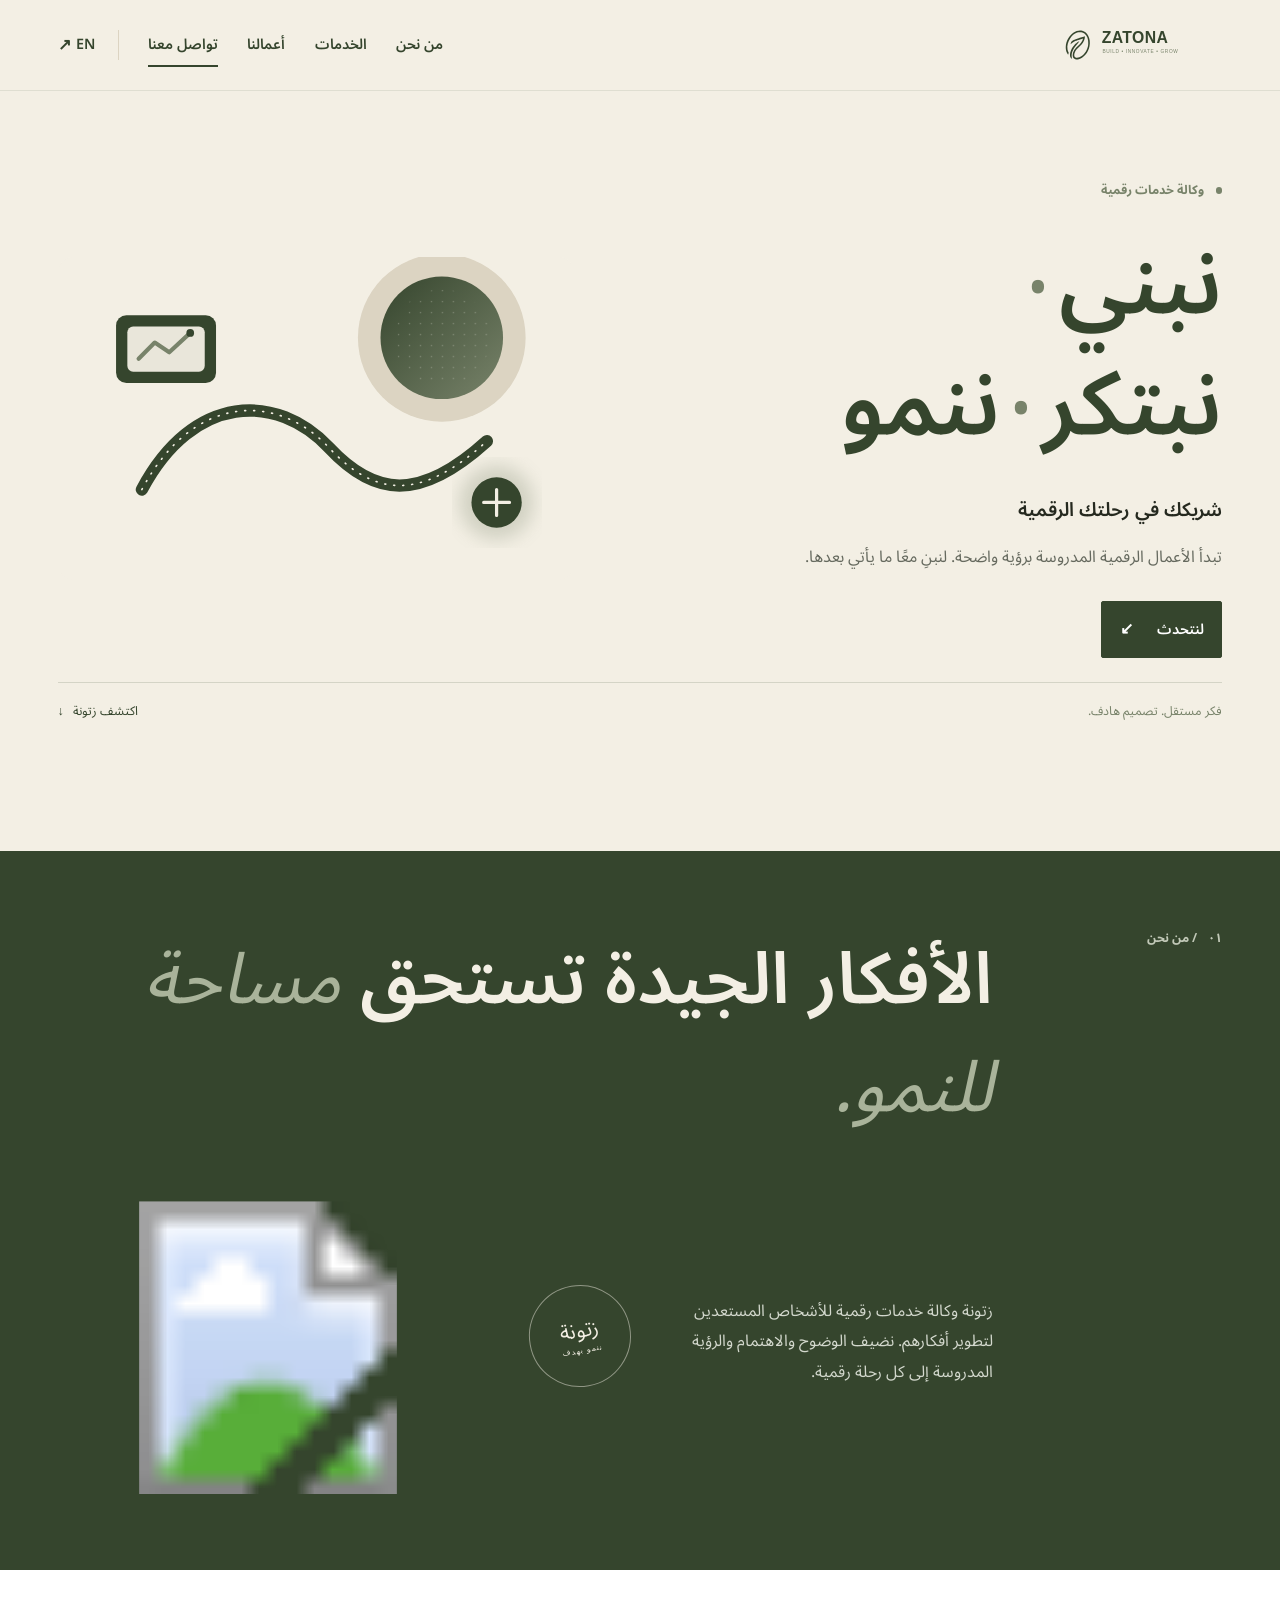
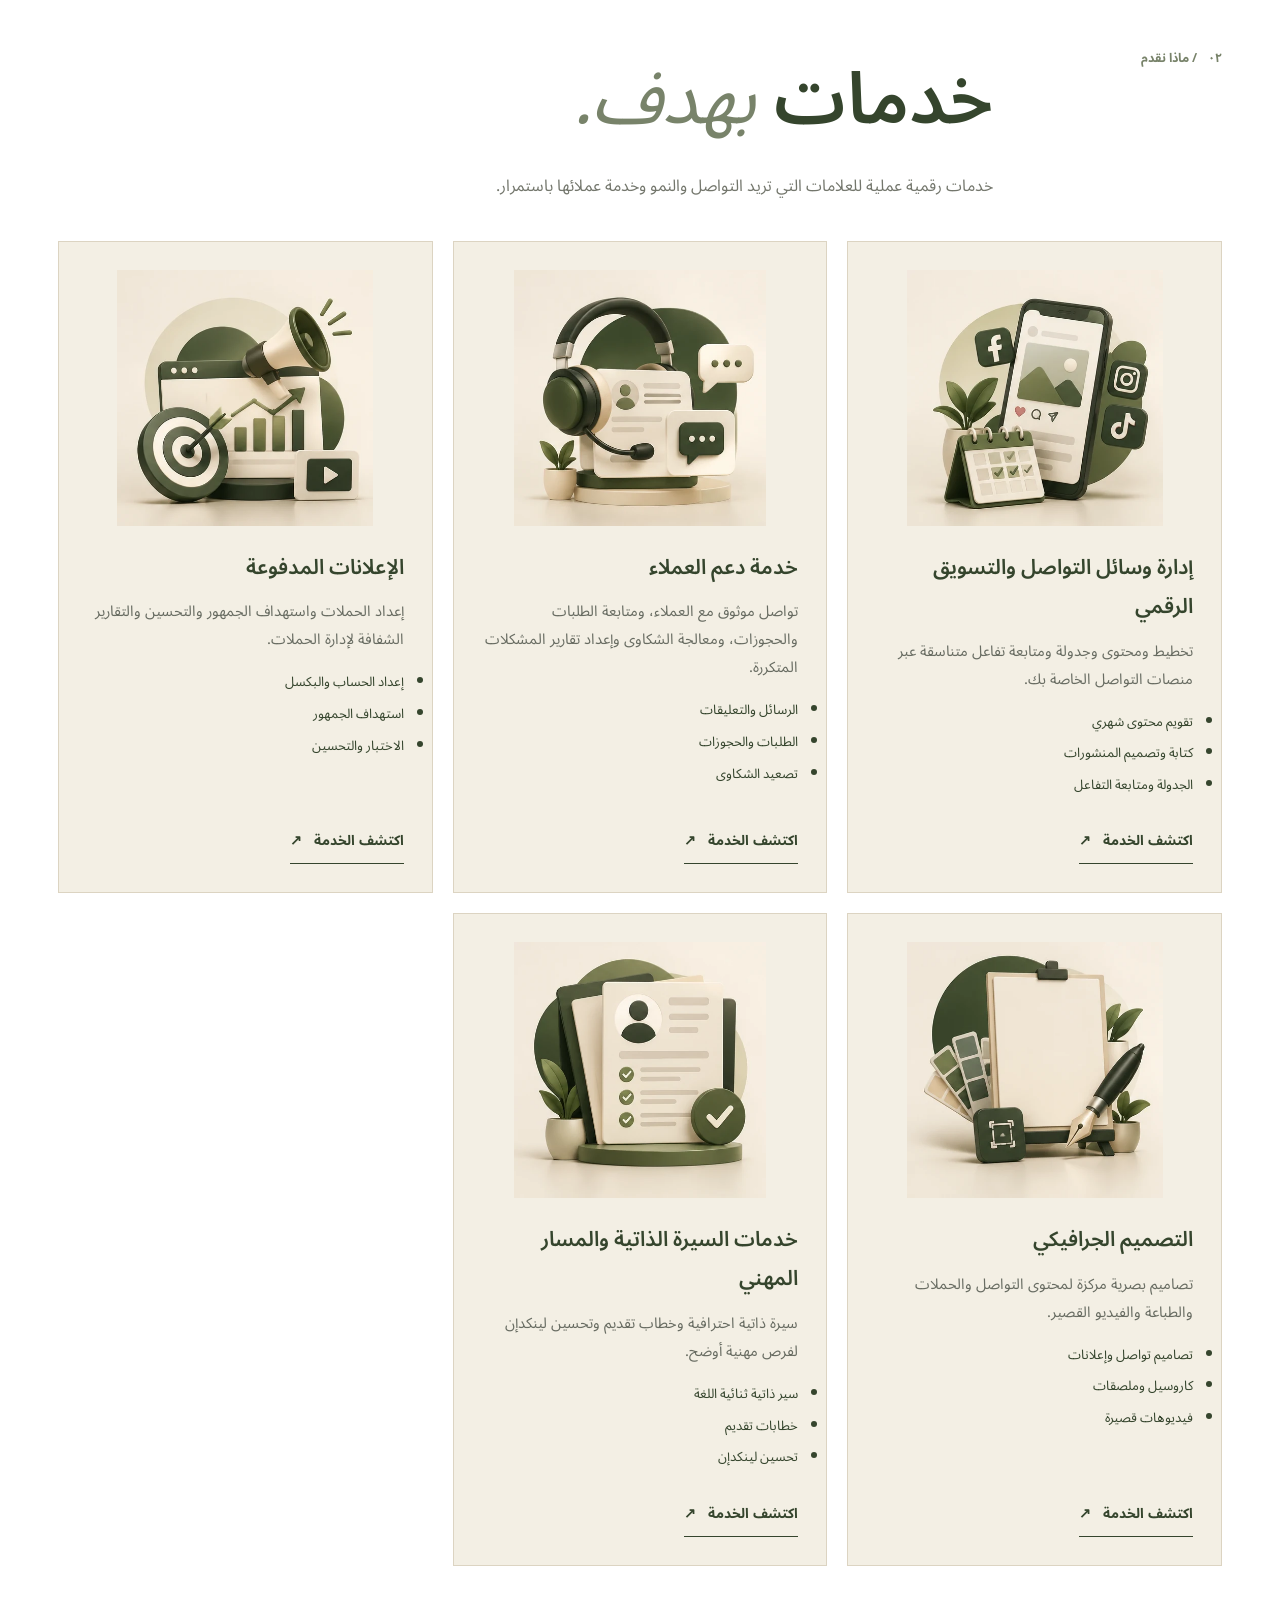
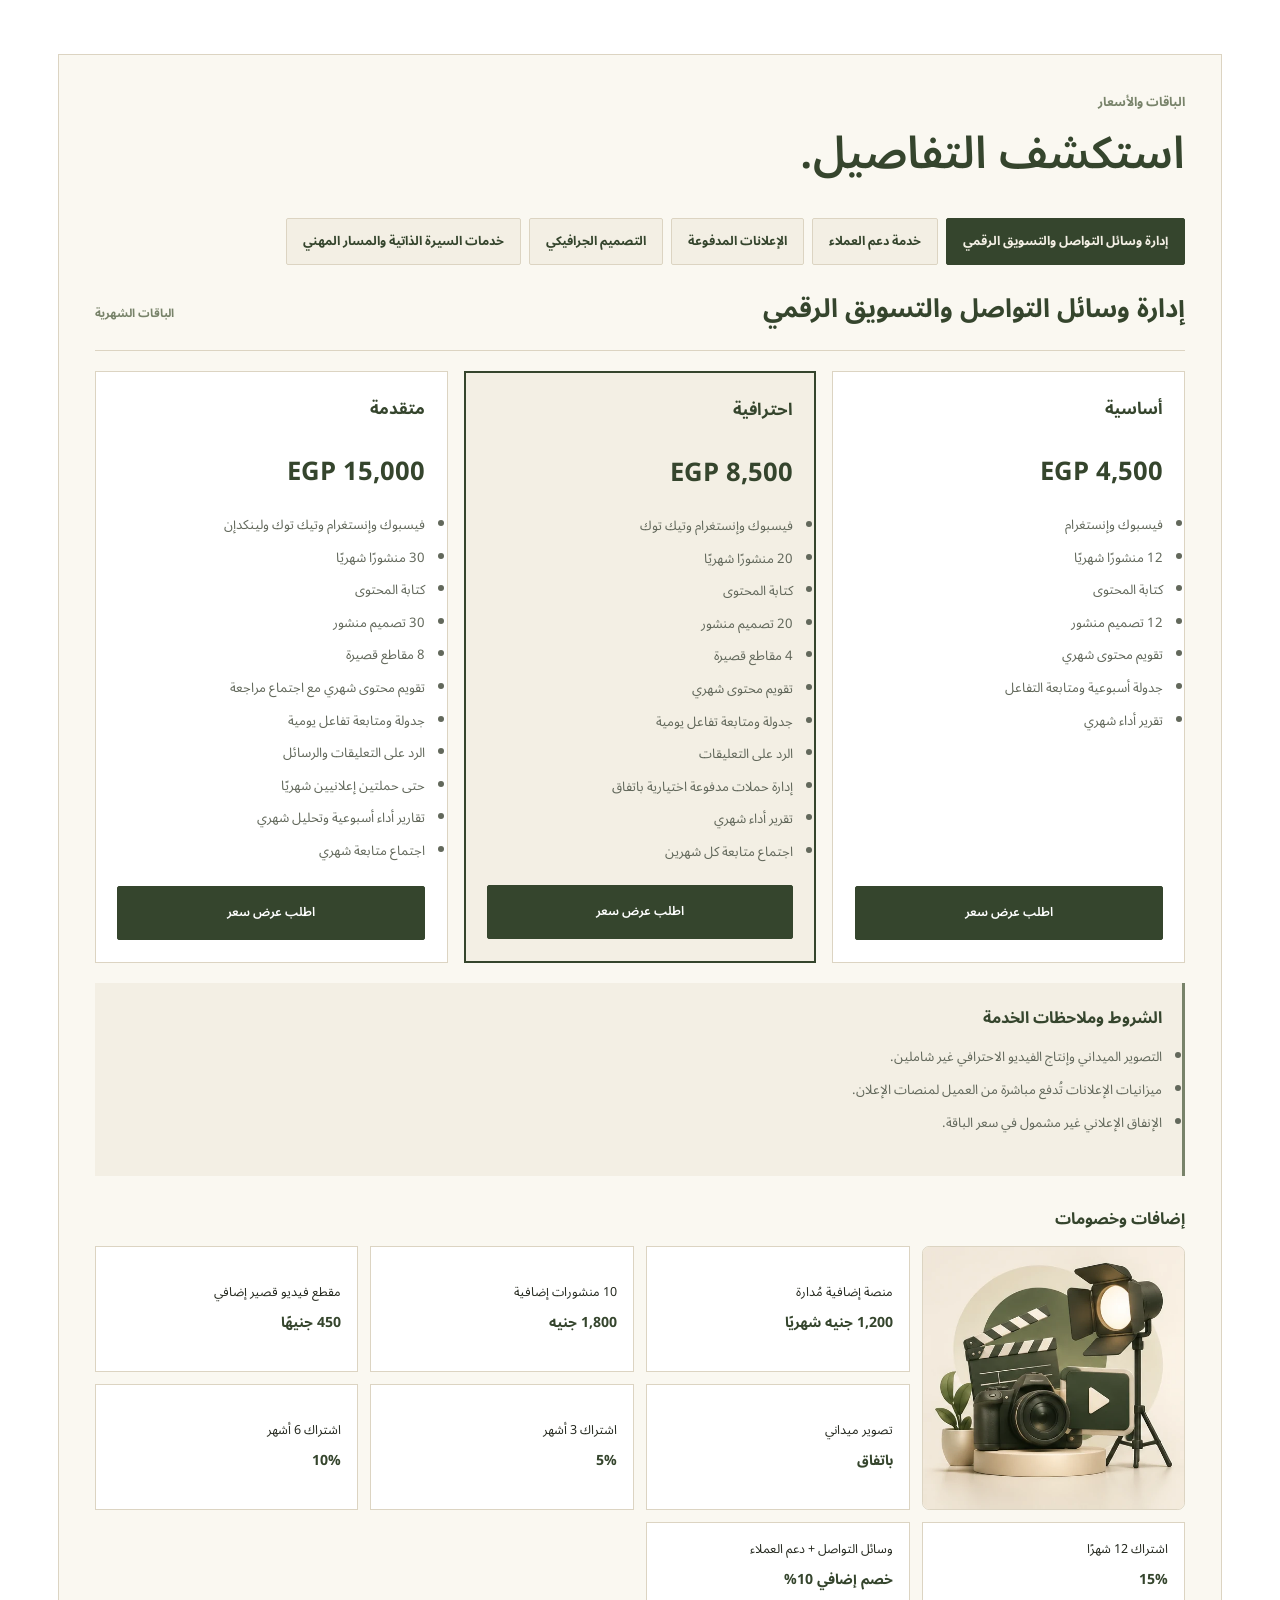
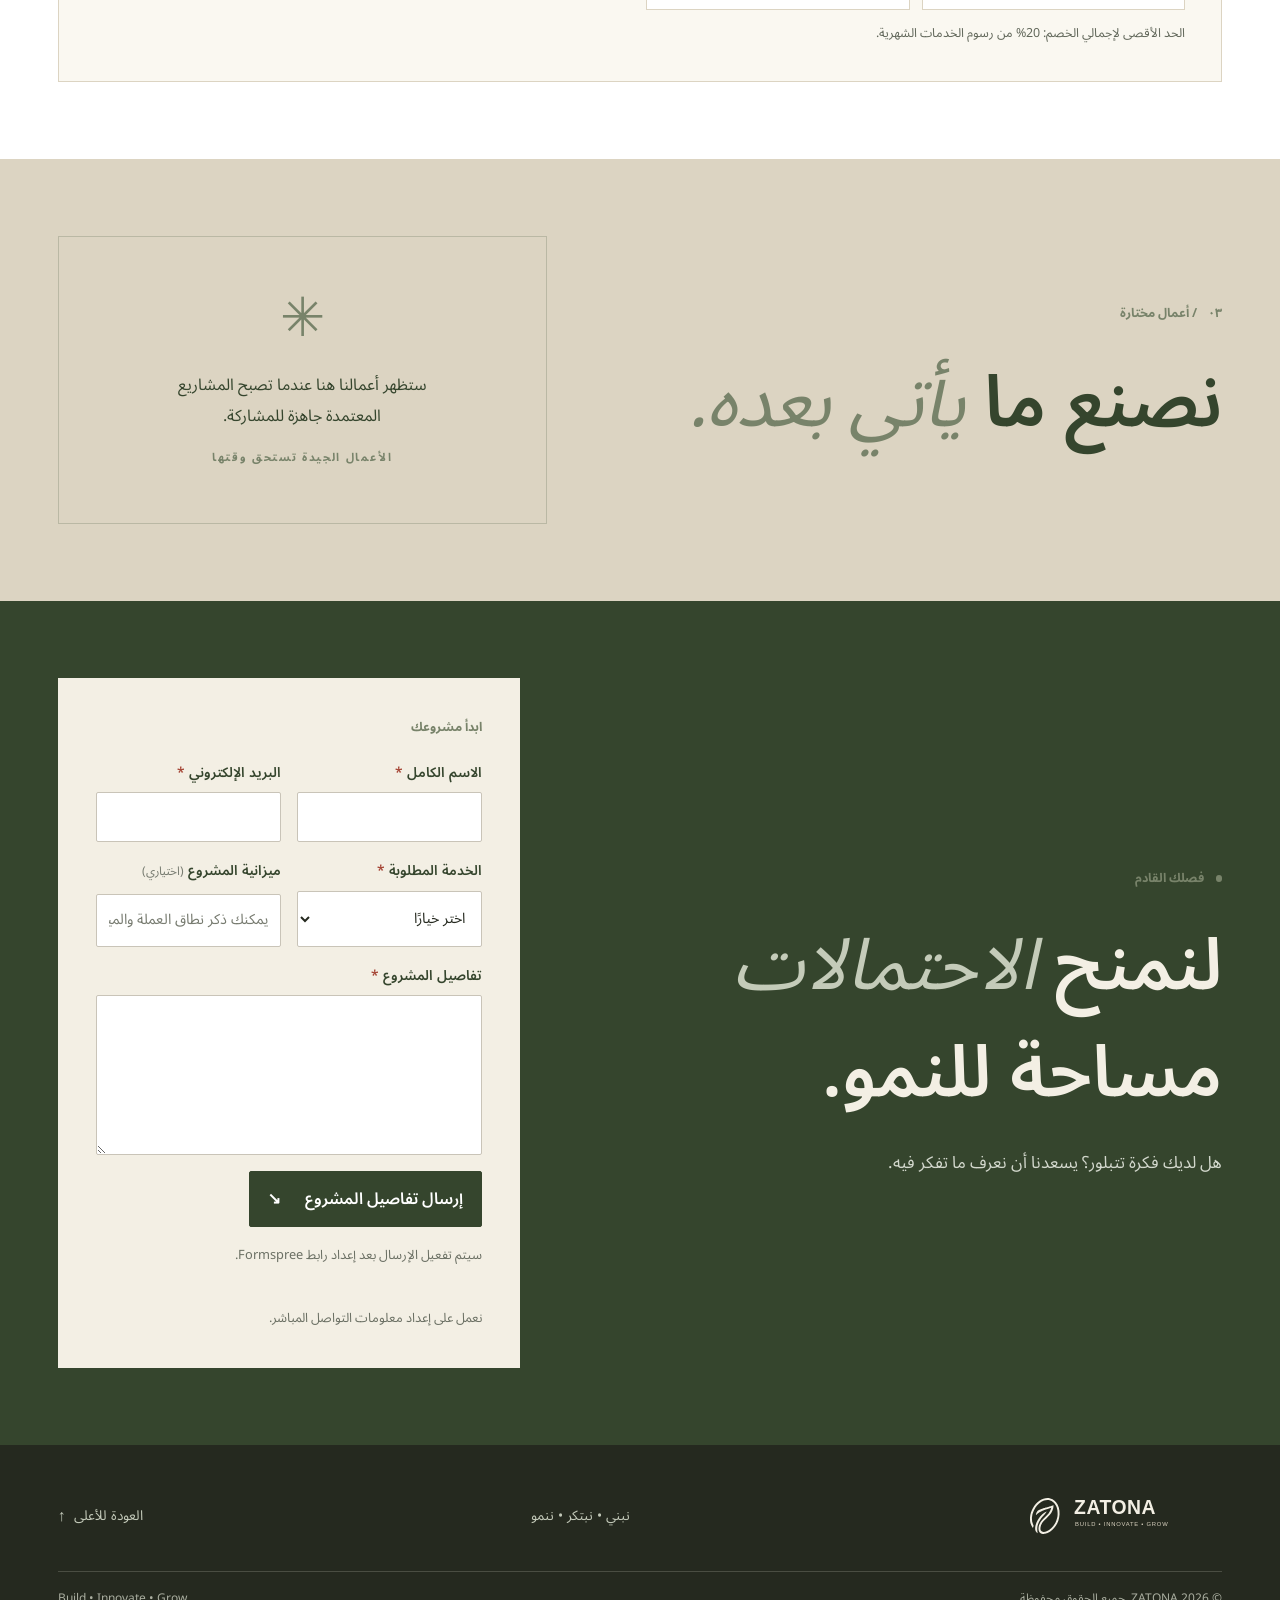
==== commit 583abd92: "z" ====
--- a/ar/index.html
+++ b/ar/index.html
@@ -8,6 +8,7 @@
     <title>زتونة — نبني • نبتكر • ننمو</title>
     <meta property="og:title" content="زتونة — نبني • نبتكر • ننمو">
     <meta property="og:description" content="زتونة — شريكك في رحلتك الرقمية. نبني • نبتكر • ننمو.">
+    <meta property="og:image" content="../assets/social/og-image.png">
     <meta property="og:image" content="../assets/social/og-image.png">
     <meta property="og:type" content="website">
     <meta name="twitter:card" content="summary_large_image">
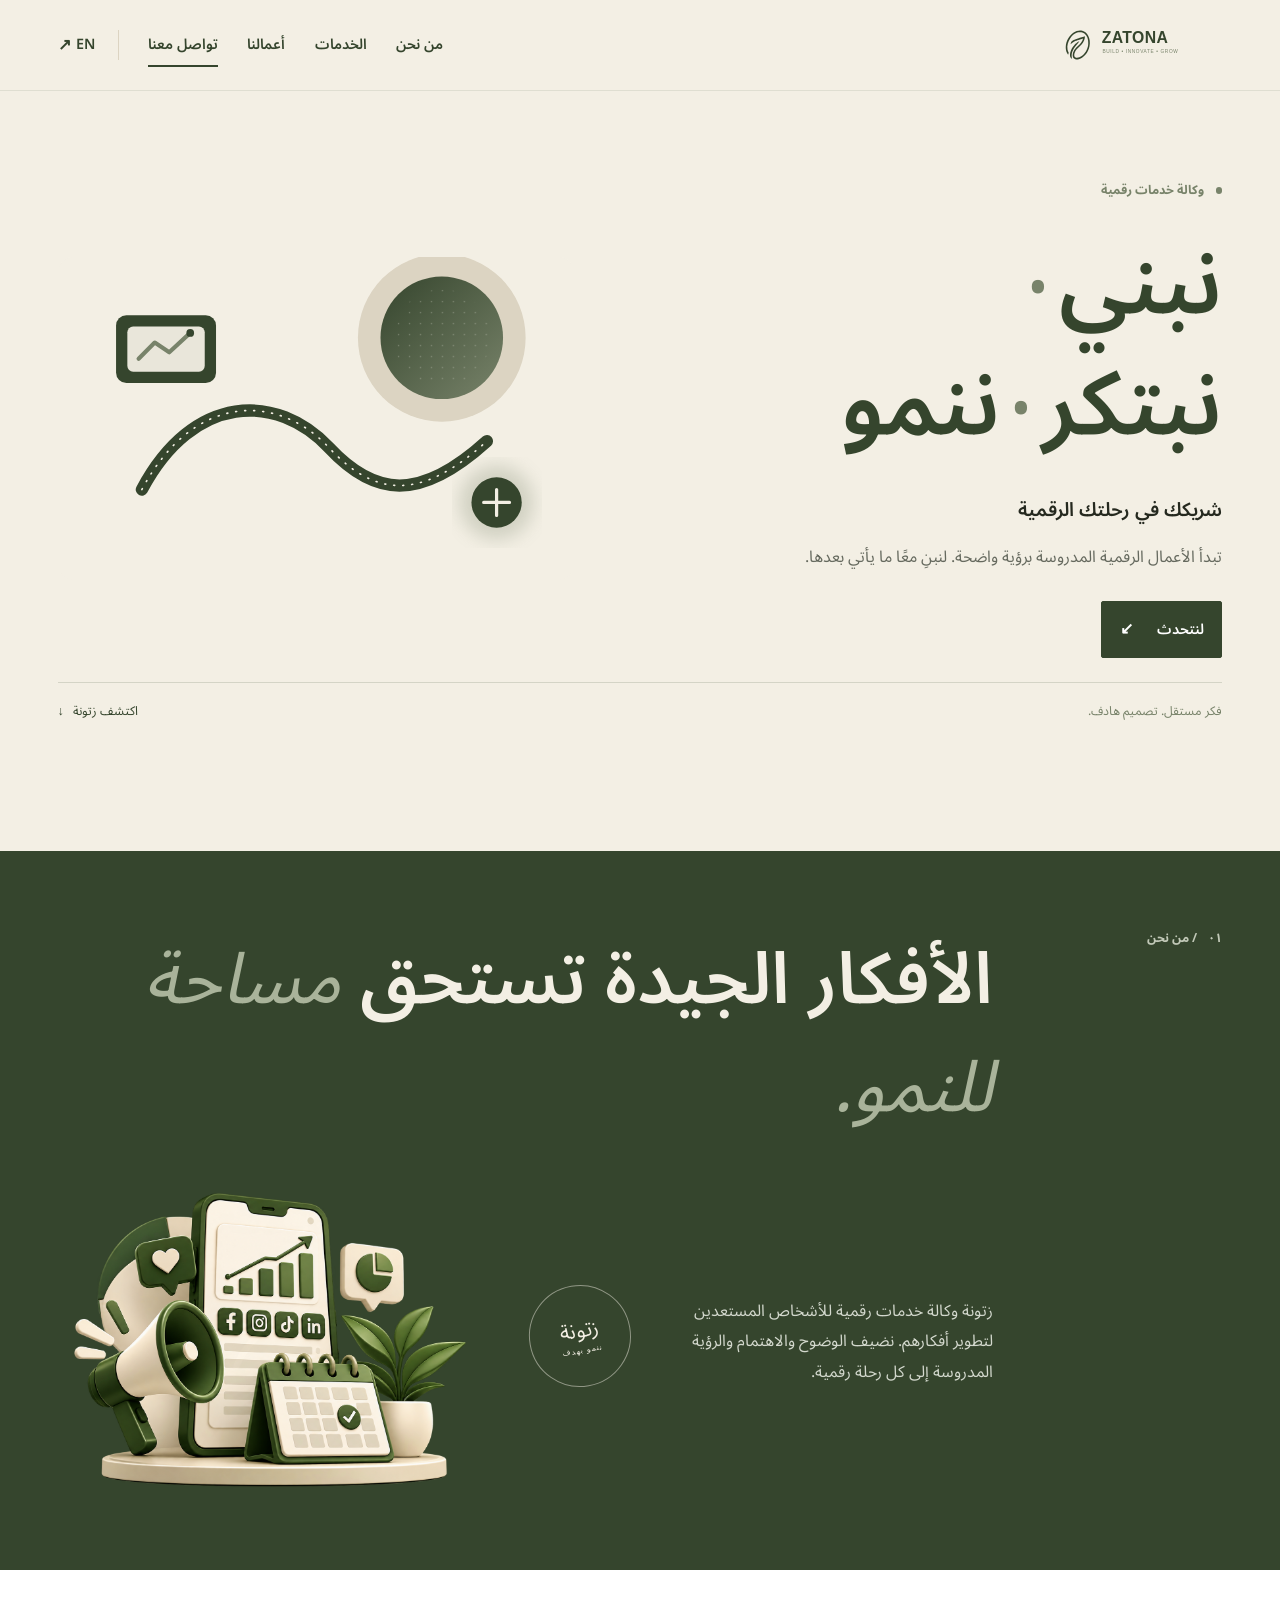
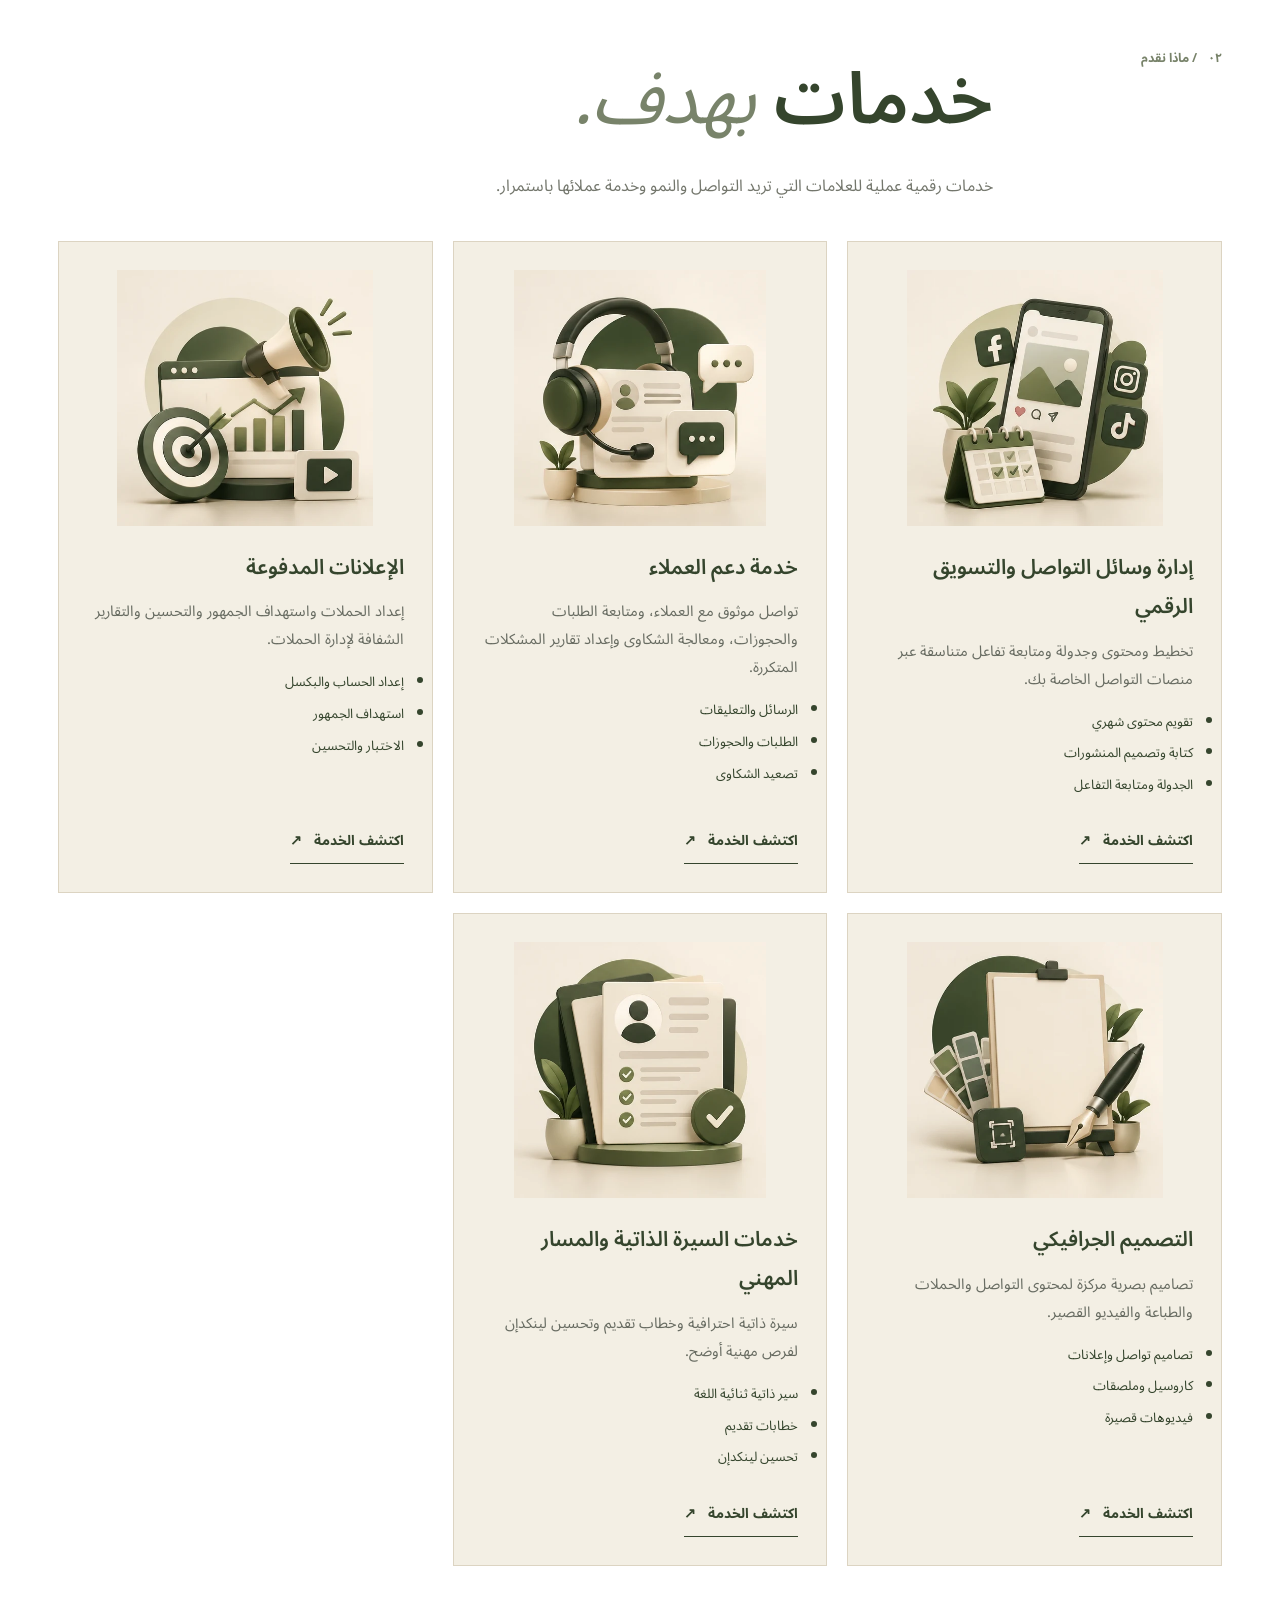
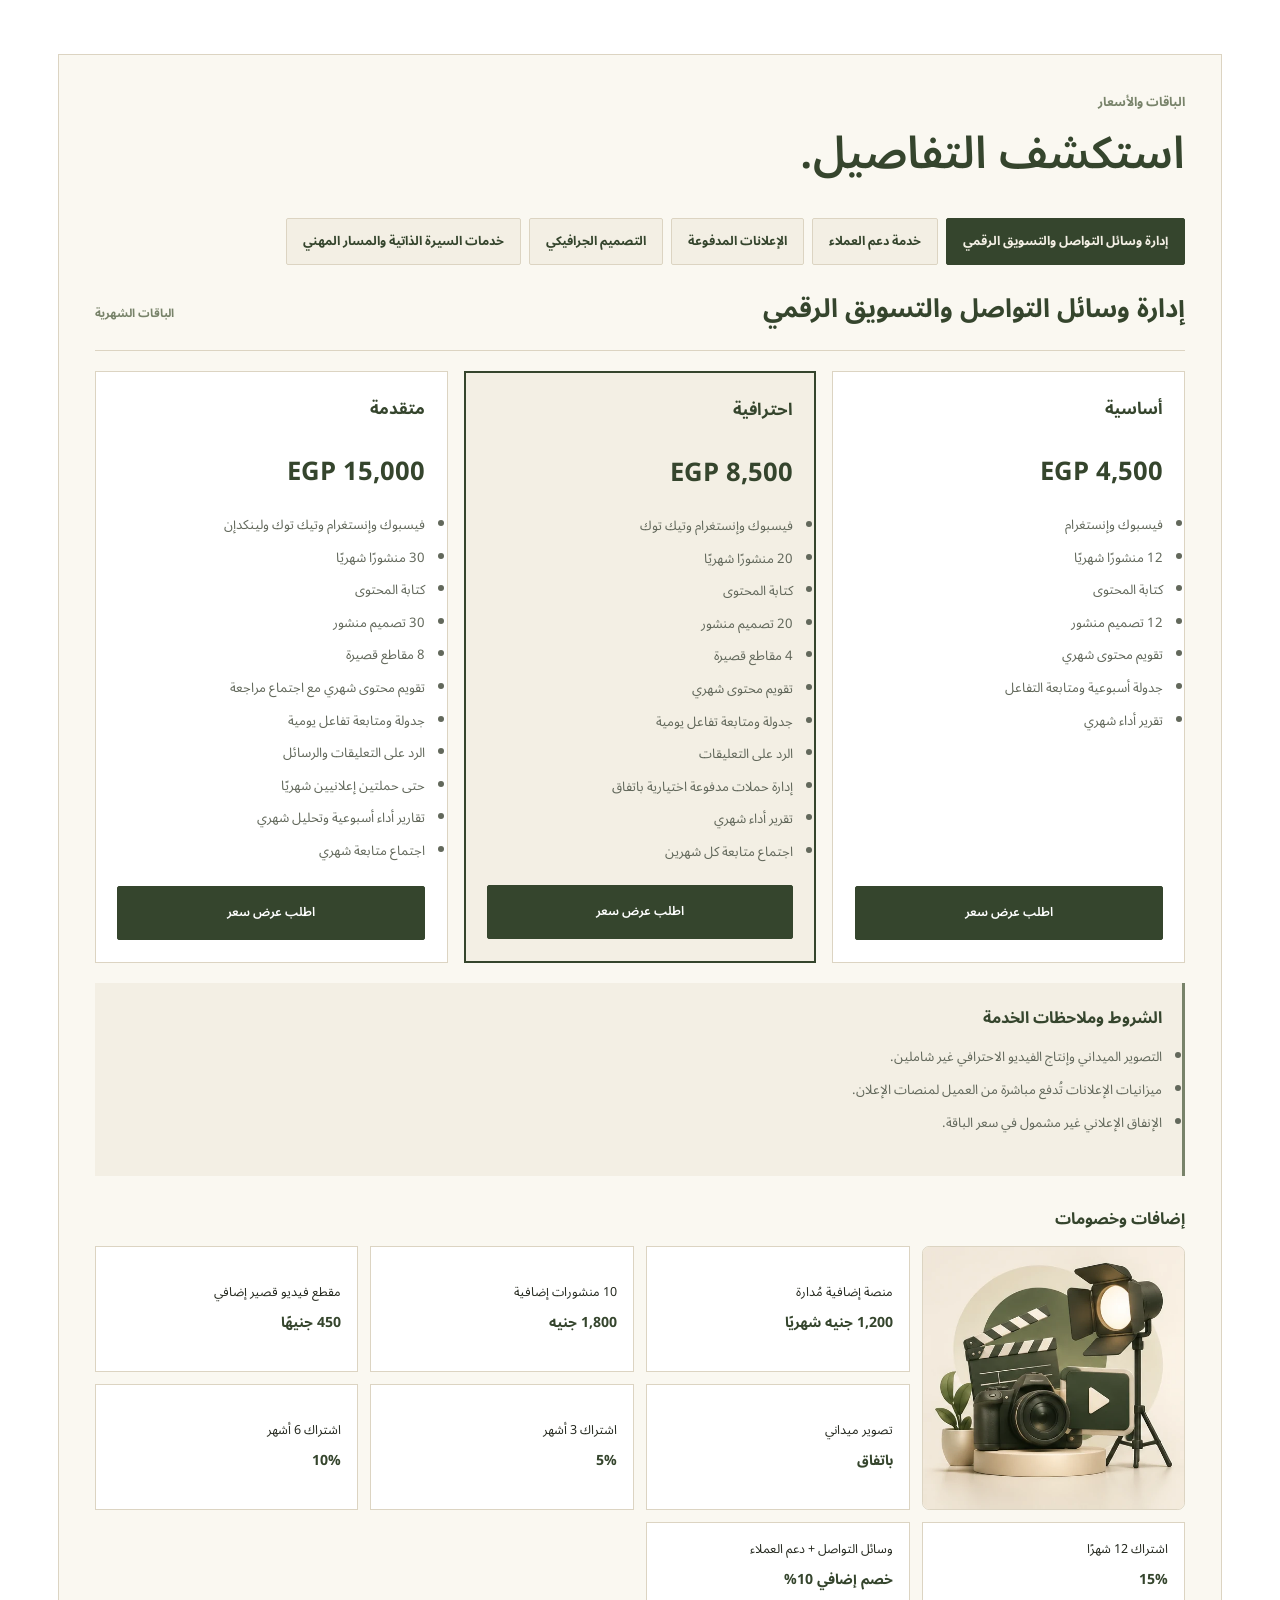
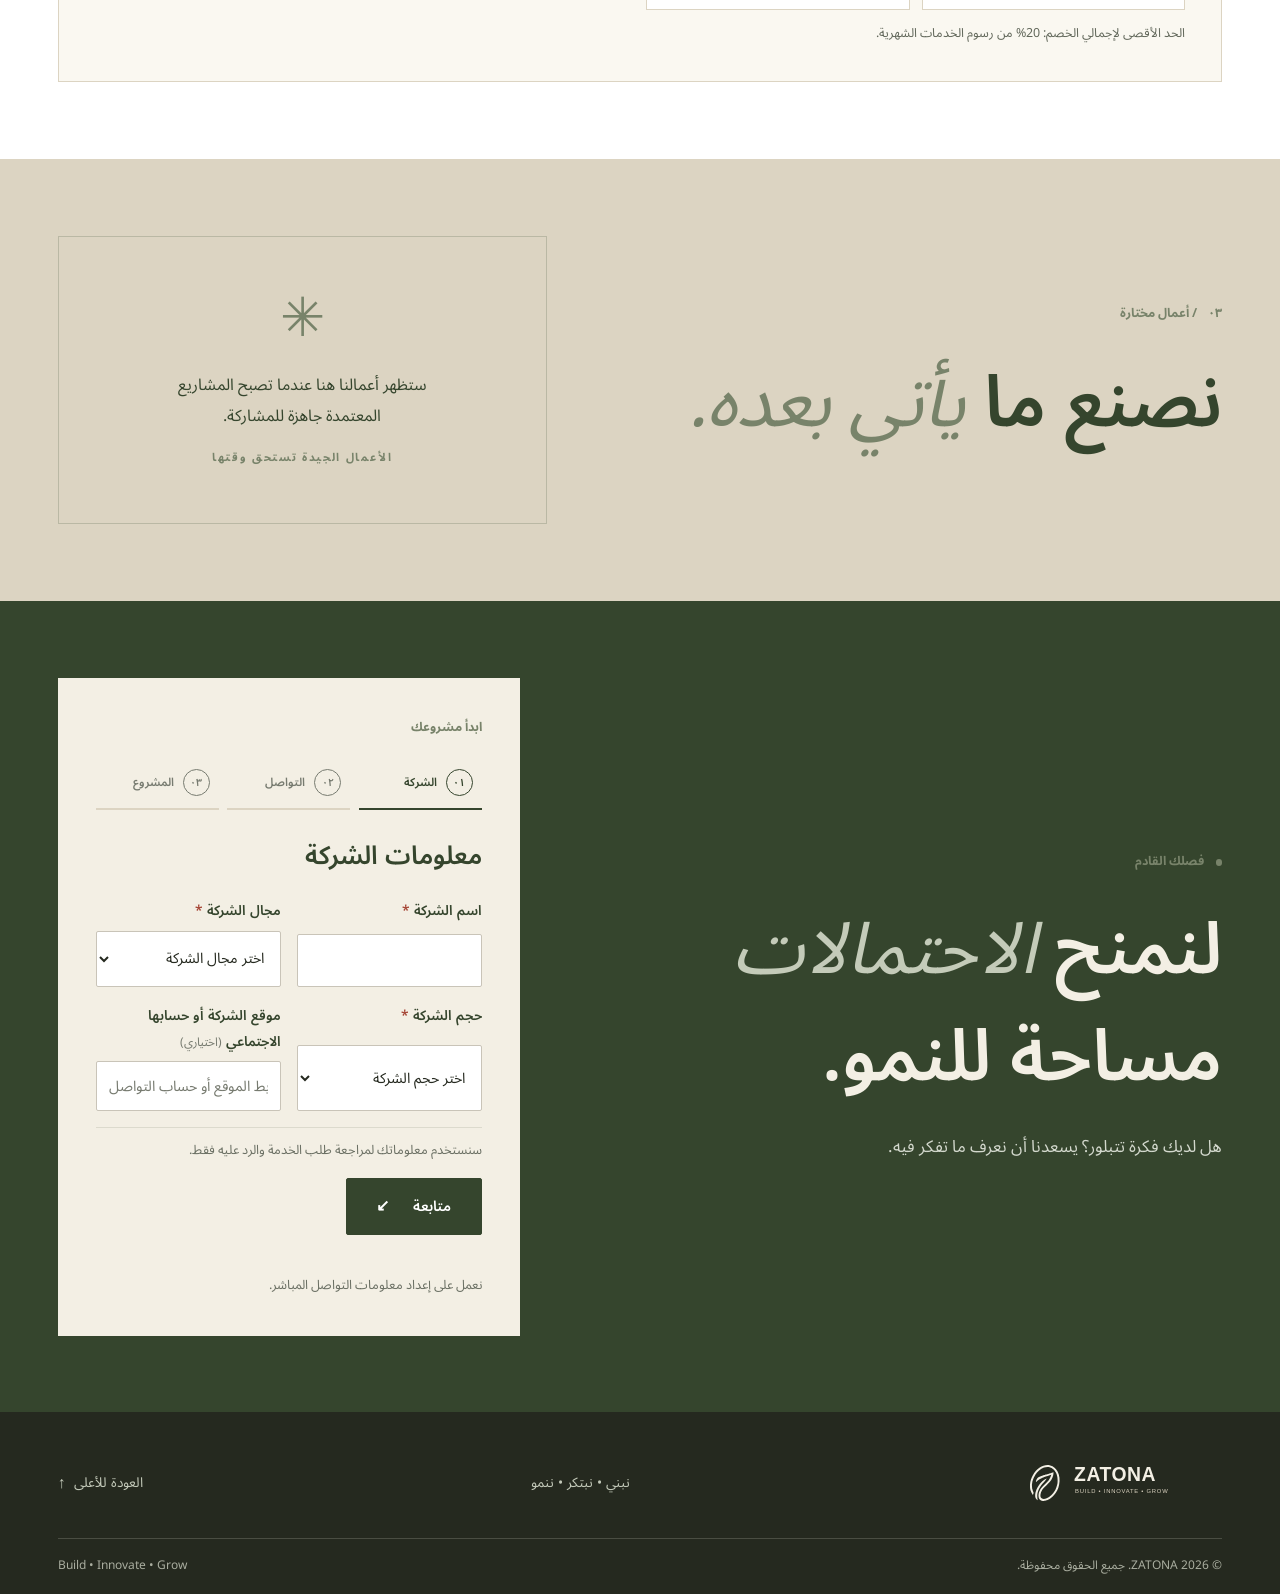
==== commit b385057a: "Add project report, Google Apps Script backend, and initial configuration - Created PROJECT_REPORT.m" ====
--- a/ar/index.html
+++ b/ar/index.html
@@ -19,6 +19,7 @@
     <link rel="icon" href="../assets/favicon/favicon.ico" sizes="any">
     <link rel="apple-touch-icon" href="../assets/favicon/apple-touch-icon.png">
     <link rel="stylesheet" href="../assets/css/styles.css">
+    <script src="../assets/js/config.js" defer></script>
     <script src="../assets/js/site-data.js" defer></script>
     <script src="../assets/js/main.js" defer></script>
   </head>
@@ -124,45 +125,153 @@
           </div>
           <div class="contact-card">
             <p class="contact-card-label">ابدأ مشروعك</p>
-            <form class="contact-form" data-contact-form method="post" novalidate>
-              <div class="form-row">
+            <ol class="request-progress" data-request-progress aria-label="تقدم نموذج الطلب">
+              <li data-progress-step="1" aria-current="step"><span>٠١</span> الشركة</li>
+              <li data-progress-step="2"><span>٠٢</span> التواصل</li>
+              <li data-progress-step="3"><span>٠٣</span> المشروع</li>
+            </ol>
+            <form class="contact-form request-form" data-request-form method="post" novalidate>
+              <fieldset class="request-step" data-form-step="1" aria-labelledby="request-step-title-1">
+                <legend class="visually-hidden">معلومات الشركة</legend>
+                <h3 id="request-step-title-1">معلومات الشركة</h3>
+                <div class="form-row">
+                  <div class="form-field">
+                    <label for="company-name">اسم الشركة <span aria-hidden="true">*</span></label>
+                    <input id="company-name" name="companyName" type="text" autocomplete="organization" maxlength="160" required aria-describedby="company-name-error">
+                    <small class="field-error" id="company-name-error" data-field-error="companyName"></small>
+                  </div>
+                  <div class="form-field">
+                    <label for="company-industry">مجال الشركة <span aria-hidden="true">*</span></label>
+                    <select id="company-industry" name="companyIndustry" required aria-describedby="company-industry-error">
+                      <option value="" selected disabled>اختر مجال الشركة</option>
+                    </select>
+                    <small class="field-error" id="company-industry-error" data-field-error="companyIndustry"></small>
+                  </div>
+                </div>
+                <div class="form-row">
+                  <div class="form-field">
+                    <label for="company-size">حجم الشركة <span aria-hidden="true">*</span></label>
+                    <select id="company-size" name="companySize" required aria-describedby="company-size-error">
+                      <option value="" selected disabled>اختر حجم الشركة</option>
+                    </select>
+                    <small class="field-error" id="company-size-error" data-field-error="companySize"></small>
+                  </div>
+                  <div class="form-field">
+                    <label for="company-website">موقع الشركة أو حسابها الاجتماعي <span class="optional-label">(اختياري)</span></label>
+                    <input id="company-website" name="companyWebsite" type="url" inputmode="url" maxlength="500" placeholder="رابط الموقع أو حساب التواصل" aria-describedby="company-website-error">
+                    <small class="field-error" id="company-website-error" data-field-error="companyWebsite"></small>
+                  </div>
+                </div>
+              </fieldset>
+
+              <fieldset class="request-step" data-form-step="2" aria-labelledby="request-step-title-2" hidden>
+                <legend class="visually-hidden">بيانات مسؤول التواصل</legend>
+                <h3 id="request-step-title-2">بيانات مسؤول التواصل</h3>
+                <div class="form-row">
+                  <div class="form-field">
+                    <label for="contact-person-name">الاسم الكامل <span aria-hidden="true">*</span></label>
+                    <input id="contact-person-name" name="contactName" type="text" autocomplete="name" maxlength="120" required aria-describedby="contact-name-error">
+                    <small class="field-error" id="contact-name-error" data-field-error="contactName"></small>
+                  </div>
+                  <div class="form-field">
+                    <label for="contact-job-title">المسمى الوظيفي <span aria-hidden="true">*</span></label>
+                    <select id="contact-job-title" name="jobTitle" required aria-describedby="job-title-error">
+                      <option value="" selected disabled>اختر المسمى الوظيفي</option>
+                    </select>
+                    <small class="field-error" id="job-title-error" data-field-error="jobTitle"></small>
+                  </div>
+                </div>
+                <div class="form-row">
+                  <div class="form-field">
+                    <label for="contact-email">البريد الإلكتروني <span aria-hidden="true">*</span></label>
+                    <input id="contact-email" name="email" type="email" autocomplete="email" maxlength="254" required aria-describedby="email-error">
+                    <small class="field-error" id="email-error" data-field-error="email"></small>
+                  </div>
+                  <div class="form-field">
+                    <label for="contact-phone">رقم الهاتف <span aria-hidden="true">*</span></label>
+                    <input id="contact-phone" name="phone" type="tel" autocomplete="tel" inputmode="tel" value="+20 " maxlength="32" required aria-describedby="phone-help phone-error">
+                    <small class="field-help" id="phone-help">أضف رمز الاتصال الدولي، ويمكنك تغيير ‎+20.</small>
+                    <small class="field-error" id="phone-error" data-field-error="phone"></small>
+                  </div>
+                </div>
+              </fieldset>
+
+              <fieldset class="request-step" data-form-step="3" aria-labelledby="request-step-title-3" hidden>
+                <legend class="visually-hidden">متطلبات المشروع</legend>
+                <h3 id="request-step-title-3">متطلبات المشروع</h3>
+                <div class="form-row">
+                  <div class="form-field">
+                    <label for="requested-service">الخدمة المطلوبة <span aria-hidden="true">*</span></label>
+                    <select id="requested-service" name="requestedService" required aria-describedby="requested-service-error">
+                      <option value="" selected disabled>اختر الخدمة</option>
+                    </select>
+                    <small class="field-error" id="requested-service-error" data-field-error="requestedService"></small>
+                  </div>
+                  <div class="form-field">
+                    <label for="requested-package">الباقة المطلوبة <span aria-hidden="true">*</span></label>
+                    <select id="requested-package" name="requestedPackage" required disabled aria-describedby="requested-package-error">
+                      <option value="" selected disabled>اختر الخدمة أولًا</option>
+                    </select>
+                    <small class="field-error" id="requested-package-error" data-field-error="requestedPackage"></small>
+                  </div>
+                </div>
+                <div class="form-row">
+                  <div class="form-field">
+                    <label for="estimated-budget">الميزانية التقديرية للخدمة <span aria-hidden="true">*</span></label>
+                    <select id="estimated-budget" name="estimatedBudget" required aria-describedby="estimated-budget-error">
+                      <option value="" selected disabled>اختر نطاق الميزانية</option>
+                    </select>
+                    <small class="field-error" id="estimated-budget-error" data-field-error="estimatedBudget"></small>
+                  </div>
+                  <div class="form-field" data-advertising-budget-field hidden>
+                    <label for="advertising-budget">الإنفاق الإعلاني الشهري <span aria-hidden="true">*</span></label>
+                    <select id="advertising-budget" name="advertisingBudget" disabled aria-describedby="advertising-budget-help advertising-budget-error">
+                      <option value="" selected disabled>اختر ميزانية الإعلان</option>
+                    </select>
+                    <small class="field-help" id="advertising-budget-help">هذه الميزانية منفصلة عن رسوم إدارة زتونة.</small>
+                    <small class="field-error" id="advertising-budget-error" data-field-error="advertisingBudget"></small>
+                  </div>
+                </div>
                 <div class="form-field">
-                  <label for="contact-name">الاسم الكامل <span aria-hidden="true">*</span></label>
-                  <input id="contact-name" name="name" type="text" autocomplete="name" minlength="2" maxlength="120" required>
-                </div>
-                <div class="form-field">
-                  <label for="contact-email">البريد الإلكتروني <span aria-hidden="true">*</span></label>
-                  <input id="contact-email" name="email" type="email" autocomplete="email" maxlength="254" required>
-                </div>
+                  <label for="project-summary">ملخص المشروع <span aria-hidden="true">*</span></label>
+                  <textarea id="project-summary" name="projectSummary" rows="5" minlength="20" maxlength="2000" required aria-describedby="project-summary-help project-summary-count project-summary-error" placeholder="أخبرنا عن نشاطك وما تحتاج إليه والتحديات الحالية والنتيجة التي تتطلع إليها."></textarea>
+                  <div class="field-meta">
+                    <small class="field-help" id="project-summary-help">يرجى توضيح نشاطك واحتياجاتك والتحديات الحالية والنتيجة المرجوة.</small>
+                    <small class="character-count" id="project-summary-count" data-character-count aria-live="polite">٠ / ٢٠٠٠</small>
+                  </div>
+                  <small class="field-error" id="project-summary-error" data-field-error="projectSummary"></small>
+                </div>
+              </fieldset>
+
+              <div class="honeypot-field" aria-hidden="true">
+                <label for="request-website">اترك هذا الحقل فارغًا</label>
+                <input id="request-website" name="honeypot" type="text" tabindex="-1" autocomplete="off">
               </div>
-              <div class="form-row">
-                <div class="form-field">
-                  <label for="service-interest">الخدمة المطلوبة <span aria-hidden="true">*</span></label>
-                  <select id="service-interest" name="service_interest" required>
-                    <option value="" selected disabled>اختر خيارًا</option>
-                    <option value="discuss" data-discuss-option>لست متأكدًا بعد — لنتحدث</option>
-                  </select>
-                </div>
-                <div class="form-field">
-                  <label for="project-budget">ميزانية المشروع <span class="optional-label">(اختياري)</span></label>
-                  <input id="project-budget" name="budget" type="text" maxlength="100" placeholder="يمكنك ذكر نطاق العملة والميزانية">
-                </div>
+              <input type="hidden" name="websiteLanguage" value="ar">
+              <input type="hidden" name="submissionToken" data-submission-token>
+              <input type="hidden" name="responseNonce" data-response-nonce>
+              <input type="hidden" name="formStartedAt" data-form-started-at>
+              <input type="hidden" name="parentOrigin" data-parent-origin>
+
+              <p class="form-status" data-form-status role="status" aria-live="polite"></p>
+              <p class="form-note request-privacy">سنستخدم معلوماتك لمراجعة طلب الخدمة والرد عليه فقط.</p>
+              <div class="request-actions">
+                <button class="button button-secondary request-back" type="button" data-request-back hidden>السابق</button>
+                <button class="button button-primary request-next" type="button" data-request-next>متابعة <span aria-hidden="true">↙</span></button>
+                <button class="button button-primary form-submit" type="submit" data-request-submit hidden>
+                  <span data-submit-label>إرسال الطلب</span>
+                  <span class="form-submit-icon" aria-hidden="true">↙</span>
+                </button>
               </div>
-              <div class="form-field">
-                <label for="project-message">تفاصيل المشروع <span aria-hidden="true">*</span></label>
-                <textarea id="project-message" name="message" rows="5" minlength="20" maxlength="5000" required></textarea>
-              </div>
-              <div class="honeypot-field" aria-hidden="true">
-                <label for="contact-website">اترك هذا الحقل فارغًا</label>
-                <input id="contact-website" name="_gotcha" type="text" tabindex="-1" autocomplete="off">
-              </div>
-              <button class="button button-primary form-submit" type="submit" disabled>
-                <span data-submit-label>إرسال تفاصيل المشروع</span>
-                <span class="form-submit-icon" aria-hidden="true">↙</span>
-              </button>
-              <p class="form-status" data-form-status role="status" aria-live="polite"></p>
-              <p class="form-note">سيتم تفعيل الإرسال بعد إعداد رابط Formspree.</p>
             </form>
+            <section class="request-success" data-request-success aria-live="polite" hidden>
+              <p class="eyebrow">تم استلام الطلب</p>
+              <h3 tabindex="-1">شكرًا لتواصلك معنا.</h3>
+              <p>تم حفظ طلبك، وسيطلع فريق زتونة على التفاصيل التي أرسلتها.</p>
+              <p class="request-reference">رقم الطلب <strong data-request-id></strong></p>
+              <button class="button button-primary" type="button" data-new-request>إرسال طلب آخر</button>
+            </section>
+            <iframe class="submission-frame" name="request-response-frame" title="نتيجة إرسال الطلب" aria-hidden="true" tabindex="-1"></iframe>
             <div class="contact-details" data-contact-details></div>
             <p class="contact-empty" data-contact-empty>نعمل على إعداد معلومات التواصل المباشر.</p>
             <div class="social-links" data-social-links aria-label="حسابات التواصل الاجتماعي"></div>
--- a/assets/css/styles.css
+++ b/assets/css/styles.css
@@ -23,6 +23,22 @@
   box-sizing: border-box;
 }
 
+[hidden] {
+  display: none !important;
+}
+
+.visually-hidden {
+  position: absolute;
+  width: 1px;
+  height: 1px;
+  padding: 0;
+  margin: -1px;
+  overflow: hidden;
+  clip: rect(0, 0, 0, 0);
+  white-space: nowrap;
+  border: 0;
+}
+
 html {
   scroll-behavior: smooth;
   scroll-padding-top: 6rem;
@@ -896,6 +912,67 @@
   letter-spacing: 0;
 }
 
+.request-progress {
+  display: grid;
+  grid-template-columns: repeat(3, minmax(0, 1fr));
+  gap: 0.55rem;
+  margin: 1.15rem 0 1.4rem;
+  padding: 0;
+  list-style: none;
+}
+
+.request-progress li {
+  display: flex;
+  min-width: 0;
+  align-items: center;
+  gap: 0.55rem;
+  padding: 0.7rem 0.55rem;
+  border-block-end: 2px solid var(--sand);
+  color: #777b70;
+  font-size: 0.72rem;
+  font-weight: 600;
+  transition: color 180ms ease, border-color 180ms ease;
+}
+
+.request-progress li span {
+  display: grid;
+  width: 1.7rem;
+  aspect-ratio: 1;
+  flex: 0 0 auto;
+  place-items: center;
+  border: 1px solid currentColor;
+  border-radius: 50%;
+  font-size: 0.66rem;
+}
+
+.request-progress li[aria-current="step"] {
+  border-color: var(--olive);
+  color: var(--olive);
+}
+
+.request-form {
+  gap: 1.1rem;
+}
+
+.request-step {
+  min-width: 0;
+  padding: 0;
+  margin: 0;
+  border: 0;
+}
+
+.request-step h3,
+.request-success h3 {
+  margin: 0 0 1.1rem;
+  color: var(--olive);
+  font-size: clamp(1.3rem, 2vw, 1.65rem);
+  font-weight: 600;
+}
+
+.request-step .form-row + .form-row {
+  margin-block-start: 1rem;
+}
+
 .contact-form {
   display: grid;
   gap: 1rem;
@@ -954,7 +1031,7 @@
   opacity: 1;
 }
 
-html[lang="ar"] .form-field input[type="email"] {
+.request-form :is(input[type="email"], input[type="tel"], input[type="url"]) {
   direction: ltr;
   text-align: start;
 }
@@ -971,6 +1048,75 @@
   border-color: #9c3d2e;
 }
 
+.field-help,
+.field-error,
+.character-count {
+  font-size: 0.72rem;
+  line-height: 1.5;
+}
+
+.field-help {
+  color: #6b7064;
+}
+
+.field-error {
+  min-height: 0;
+  color: #8d3428;
+}
+
+.field-error:empty {
+  display: none;
+}
+
+.field-meta {
+  display: flex;
+  align-items: flex-start;
+  justify-content: space-between;
+  gap: 0.75rem;
+}
+
+.character-count {
+  flex: 0 0 auto;
+  color: #6b7064;
+  font-variant-numeric: tabular-nums;
+}
+
+.request-privacy {
+  padding-block-start: 0.6rem;
+  border-block-start: 1px solid rgb(53 69 45 / 12%);
+}
+
+.request-actions {
+  display: flex;
+  flex-wrap: wrap;
+  align-items: center;
+  justify-content: space-between;
+  gap: 0.75rem;
+}
+
+.request-actions .button {
+  min-width: 8.5rem;
+  cursor: pointer;
+}
+
+.button-secondary {
+  color: var(--olive);
+  background: transparent;
+}
+
+.button-secondary:hover {
+  background: rgb(53 69 45 / 7%);
+  transform: translateY(-2px);
+  box-shadow: 0 0.45rem 1rem rgb(37 41 31 / 9%);
+}
+
+.request-actions .button:disabled {
+  cursor: wait;
+  opacity: 0.65;
+  transform: none;
+  box-shadow: none;
+}
+
 .form-submit {
   width: fit-content;
   min-width: 13rem;
@@ -1003,6 +1149,50 @@
 
 .form-status[data-state="error"] {
   color: #8d3428;
+}
+
+.form-status[data-state="loading"] {
+  color: var(--olive-soft);
+}
+
+.request-success {
+  display: grid;
+  justify-items: start;
+  gap: 0.85rem;
+  padding: clamp(1.25rem, 3vw, 2rem);
+  border: 1px solid var(--sand);
+  background: var(--white);
+}
+
+.request-success .eyebrow,
+.request-reference {
+  margin: 0;
+}
+
+.request-success > p:not(.eyebrow, .request-reference) {
+  margin: 0;
+  color: #62685b;
+}
+
+.request-reference {
+  color: var(--olive);
+}
+
+.request-reference strong {
+  display: block;
+  margin-block-start: 0.2rem;
+  font-size: 1.2rem;
+  overflow-wrap: anywhere;
+}
+
+.submission-frame {
+  position: absolute;
+  width: 1px;
+  height: 1px;
+  border: 0;
+  overflow: hidden;
+  clip: rect(0, 0, 0, 0);
+  white-space: nowrap;
 }
 
 .form-note,
@@ -1162,6 +1352,10 @@
   .work-panel {
     grid-template-columns: 1fr 0.9fr;
     gap: 2rem;
+  }
+
+  .contact-grid {
+    grid-template-columns: 1fr;
   }
 }
 
@@ -1380,6 +1574,27 @@
     grid-template-columns: 1fr;
   }
 
+  .request-progress {
+    gap: 0.35rem;
+    margin-block-end: 1.1rem;
+  }
+
+  .request-progress li {
+    flex-direction: column;
+    align-items: flex-start;
+    gap: 0.35rem;
+    padding: 0.55rem 0.25rem;
+    font-size: 0.66rem;
+  }
+
+  .request-step .form-row + .form-row {
+    margin-block-start: 0.85rem;
+  }
+
+  .request-actions .button {
+    flex: 1 1 auto;
+  }
+
   .form-submit {
     width: 100%;
   }
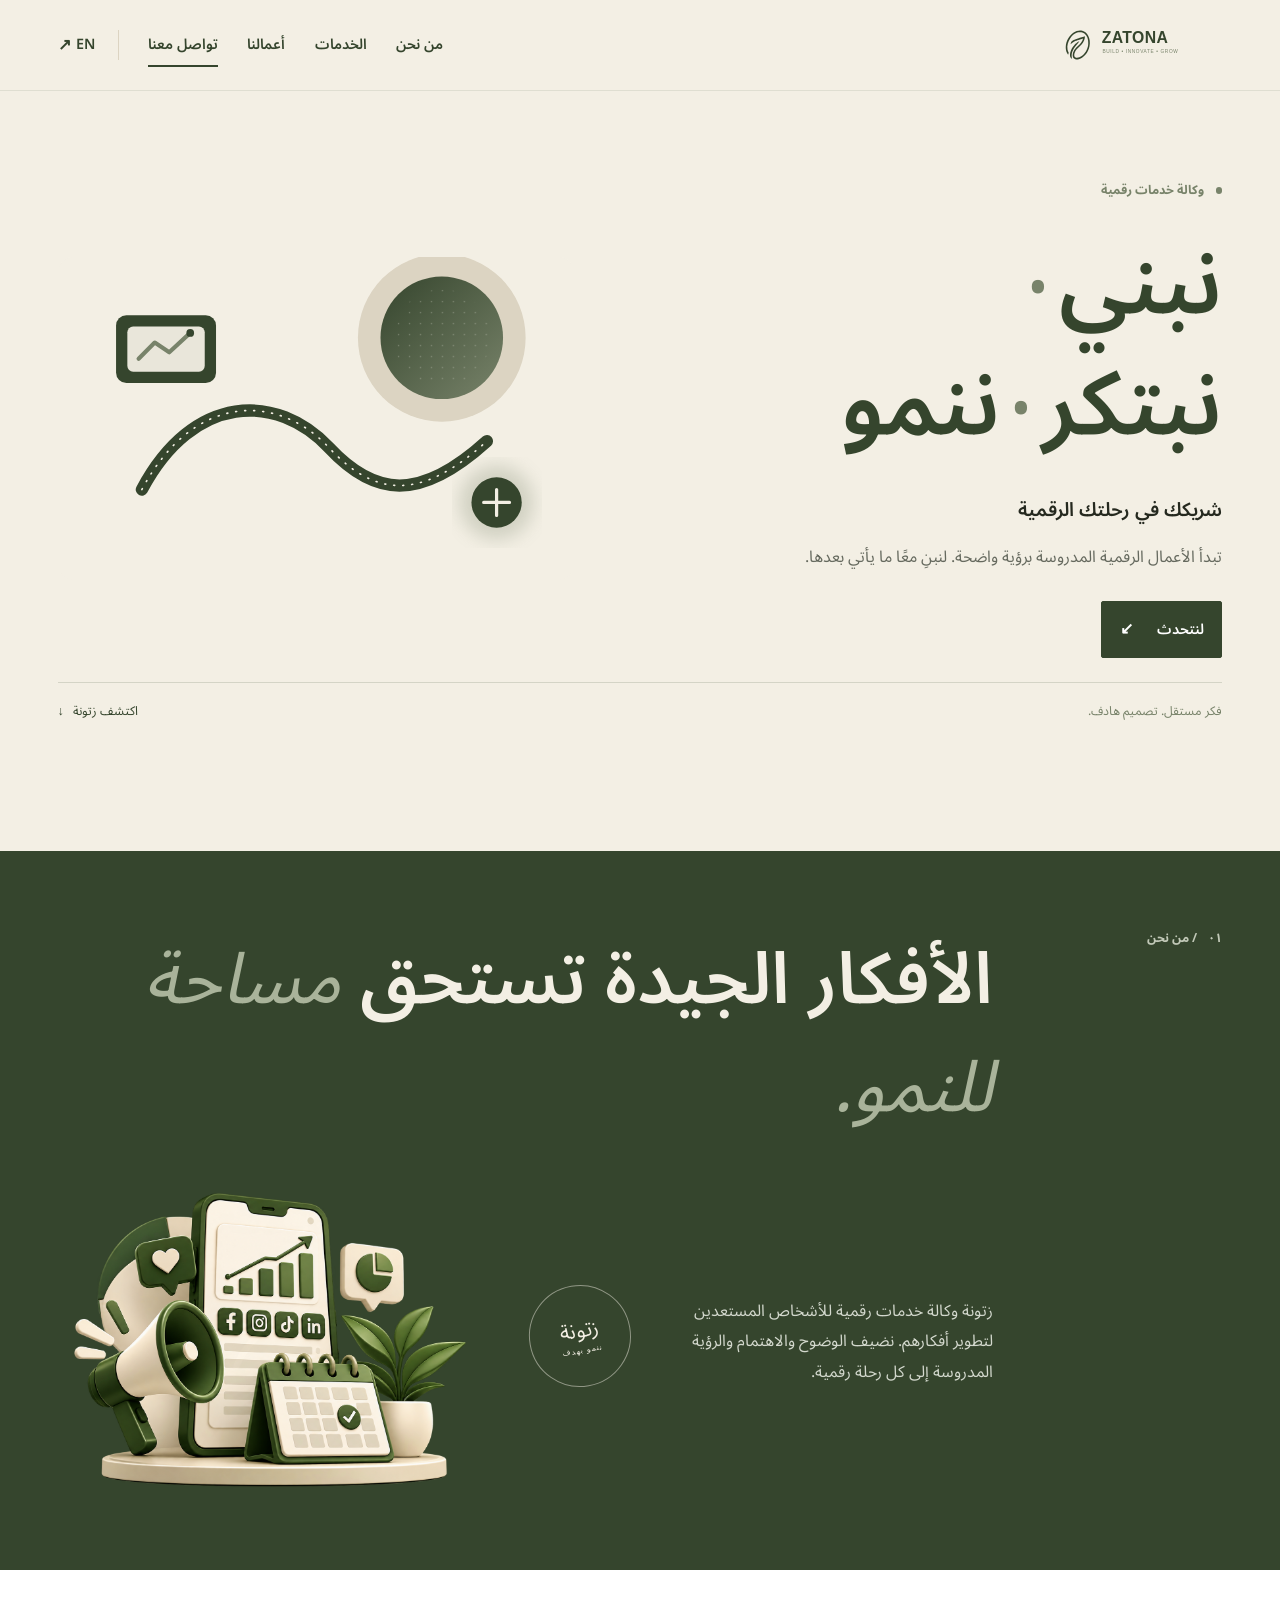
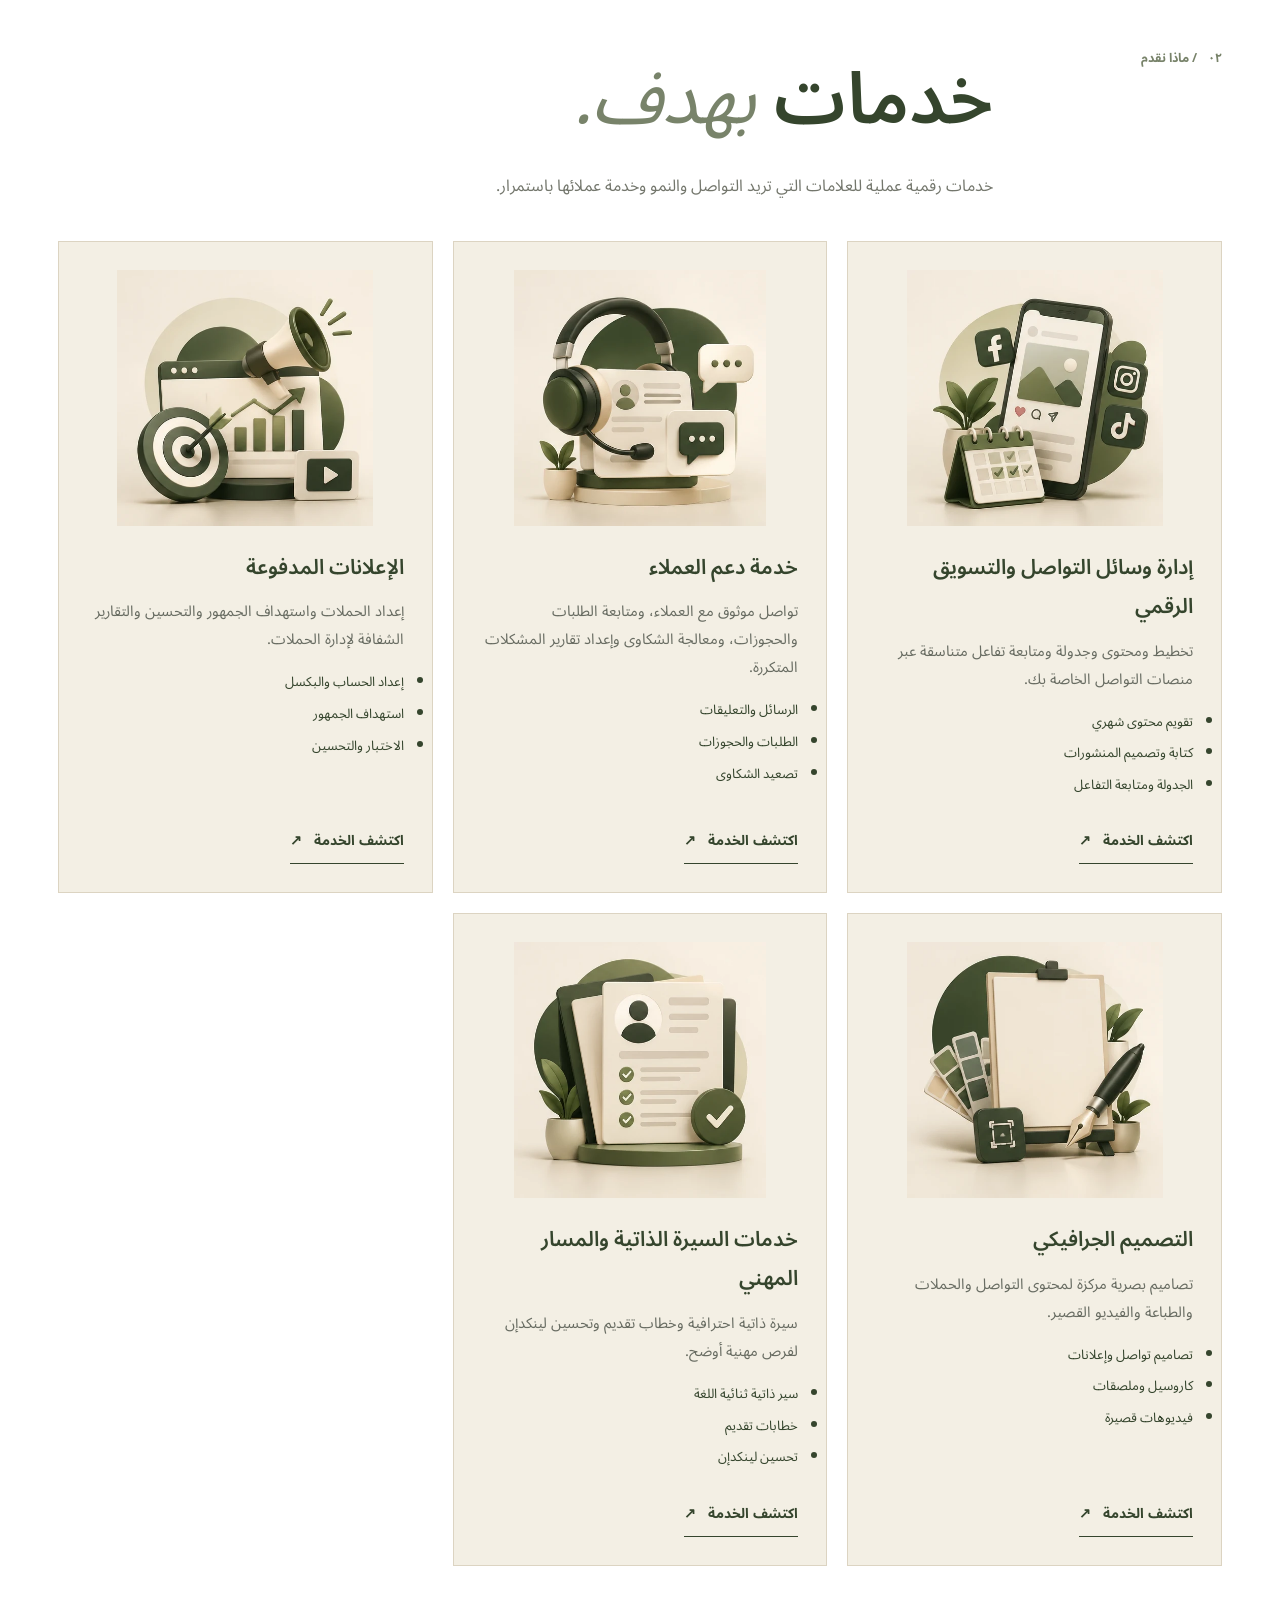
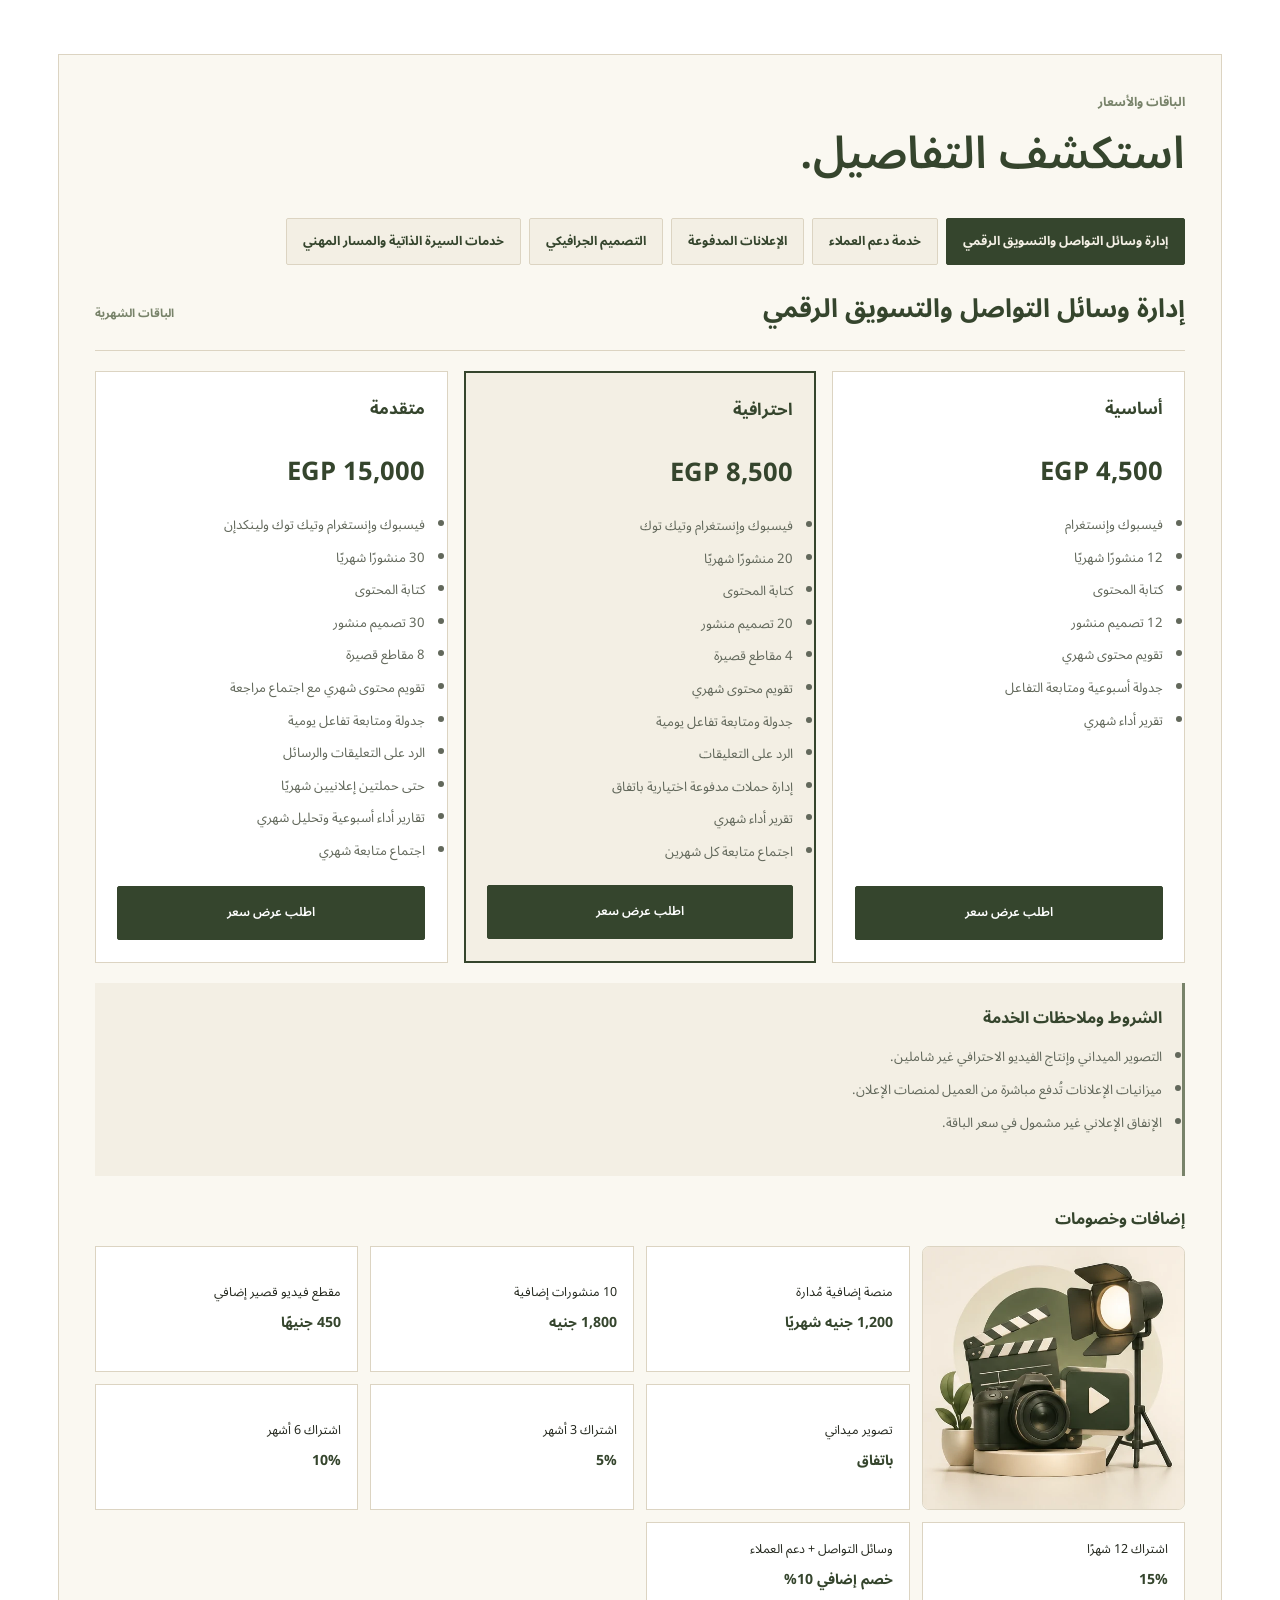
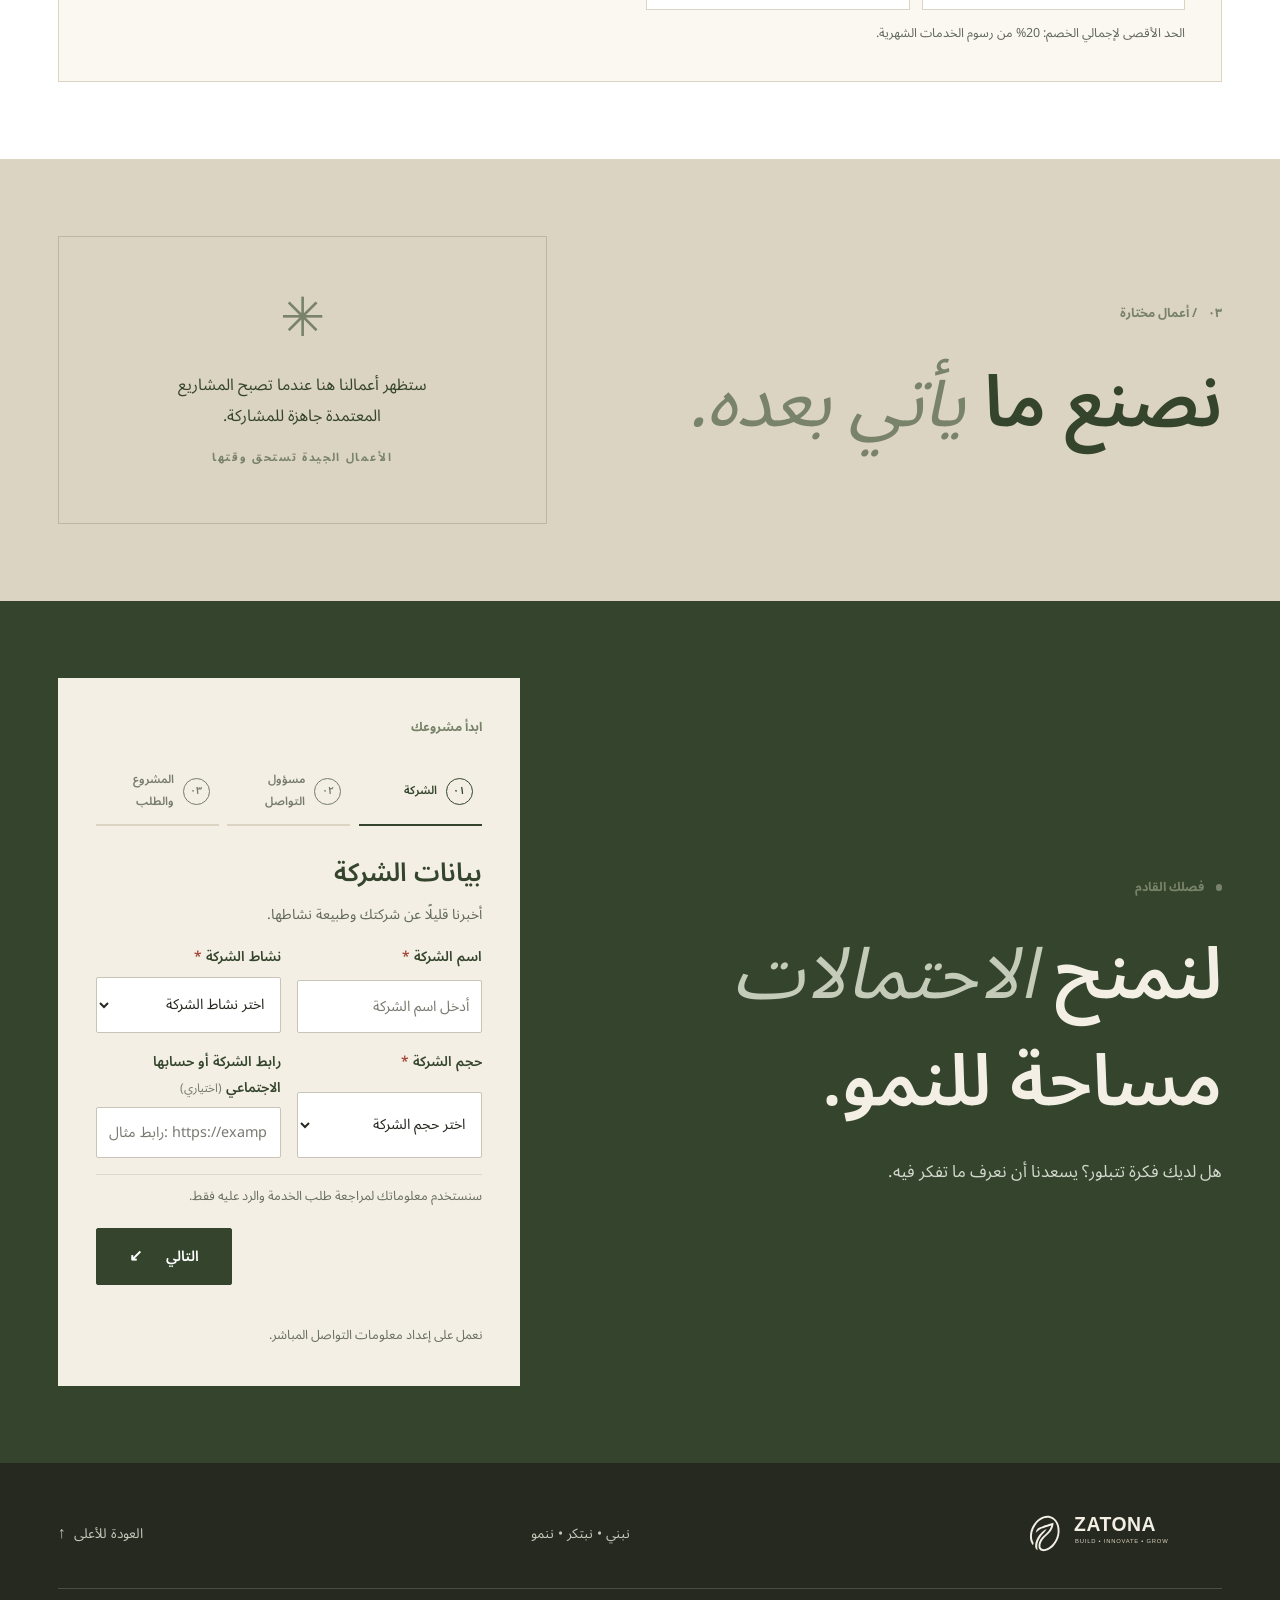
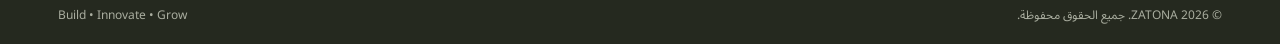
==== commit 37b7e1cf: "Enhance request form with improved descriptions, placeholders, and validation messages for better us" ====
--- a/ar/index.html
+++ b/ar/index.html
@@ -125,23 +125,24 @@
           </div>
           <div class="contact-card">
             <p class="contact-card-label">ابدأ مشروعك</p>
-            <ol class="request-progress" data-request-progress aria-label="تقدم نموذج الطلب">
+            <ol class="request-progress" data-request-progress aria-label="تقدم خطوات نموذج الطلب">
               <li data-progress-step="1" aria-current="step"><span>٠١</span> الشركة</li>
-              <li data-progress-step="2"><span>٠٢</span> التواصل</li>
-              <li data-progress-step="3"><span>٠٣</span> المشروع</li>
+              <li data-progress-step="2"><span>٠٢</span> مسؤول التواصل</li>
+              <li data-progress-step="3"><span>٠٣</span> المشروع والطلب</li>
             </ol>
             <form class="contact-form request-form" data-request-form method="post" novalidate>
               <fieldset class="request-step" data-form-step="1" aria-labelledby="request-step-title-1">
-                <legend class="visually-hidden">معلومات الشركة</legend>
-                <h3 id="request-step-title-1">معلومات الشركة</h3>
+                <legend class="visually-hidden">بيانات الشركة</legend>
+                <h3 id="request-step-title-1">بيانات الشركة</h3>
+                <p class="request-step-description">أخبرنا قليلًا عن شركتك وطبيعة نشاطها.</p>
                 <div class="form-row">
                   <div class="form-field">
                     <label for="company-name">اسم الشركة <span aria-hidden="true">*</span></label>
-                    <input id="company-name" name="companyName" type="text" autocomplete="organization" maxlength="160" required aria-describedby="company-name-error">
+                    <input id="company-name" name="companyName" type="text" autocomplete="organization" maxlength="160" placeholder="أدخل اسم الشركة" required aria-describedby="company-name-error">
                     <small class="field-error" id="company-name-error" data-field-error="companyName"></small>
                   </div>
                   <div class="form-field">
-                    <label for="company-industry">مجال الشركة <span aria-hidden="true">*</span></label>
+                    <label for="company-industry">نشاط الشركة <span aria-hidden="true">*</span></label>
                     <select id="company-industry" name="companyIndustry" required aria-describedby="company-industry-error">
                       <option value="" selected disabled>اختر مجال الشركة</option>
                     </select>
@@ -157,8 +158,8 @@
                     <small class="field-error" id="company-size-error" data-field-error="companySize"></small>
                   </div>
                   <div class="form-field">
-                    <label for="company-website">موقع الشركة أو حسابها الاجتماعي <span class="optional-label">(اختياري)</span></label>
-                    <input id="company-website" name="companyWebsite" type="url" inputmode="url" maxlength="500" placeholder="رابط الموقع أو حساب التواصل" aria-describedby="company-website-error">
+                    <label for="company-website">رابط الشركة أو حسابها الاجتماعي <span class="optional-label">(اختياري)</span></label>
+                    <input id="company-website" name="companyWebsite" type="url" inputmode="url" maxlength="500" placeholder="https://example.com" aria-describedby="company-website-error">
                     <small class="field-error" id="company-website-error" data-field-error="companyWebsite"></small>
                   </div>
                 </div>
@@ -167,10 +168,11 @@
               <fieldset class="request-step" data-form-step="2" aria-labelledby="request-step-title-2" hidden>
                 <legend class="visually-hidden">بيانات مسؤول التواصل</legend>
                 <h3 id="request-step-title-2">بيانات مسؤول التواصل</h3>
-                <div class="form-row">
-                  <div class="form-field">
-                    <label for="contact-person-name">الاسم الكامل <span aria-hidden="true">*</span></label>
-                    <input id="contact-person-name" name="contactName" type="text" autocomplete="name" maxlength="120" required aria-describedby="contact-name-error">
+                <p class="request-step-description">أخبرنا كيف يمكننا التواصل مع الشخص المسؤول عن هذا الطلب.</p>
+                <div class="form-row">
+                  <div class="form-field">
+                    <label for="contact-person-name">الاسم بالكامل <span aria-hidden="true">*</span></label>
+                    <input id="contact-person-name" name="contactName" type="text" autocomplete="name" maxlength="120" placeholder="أدخل الاسم بالكامل" required aria-describedby="contact-name-error">
                     <small class="field-error" id="contact-name-error" data-field-error="contactName"></small>
                   </div>
                   <div class="form-field">
@@ -184,12 +186,12 @@
                 <div class="form-row">
                   <div class="form-field">
                     <label for="contact-email">البريد الإلكتروني <span aria-hidden="true">*</span></label>
-                    <input id="contact-email" name="email" type="email" autocomplete="email" maxlength="254" required aria-describedby="email-error">
+                    <input id="contact-email" name="email" type="email" autocomplete="email" maxlength="254" placeholder="name@example.com" required aria-describedby="email-error">
                     <small class="field-error" id="email-error" data-field-error="email"></small>
                   </div>
                   <div class="form-field">
                     <label for="contact-phone">رقم الهاتف <span aria-hidden="true">*</span></label>
-                    <input id="contact-phone" name="phone" type="tel" autocomplete="tel" inputmode="tel" value="+20 " maxlength="32" required aria-describedby="phone-help phone-error">
+                    <input id="contact-phone" name="phone" type="tel" autocomplete="tel" inputmode="tel" value="+20 " maxlength="32" placeholder="أدخل رقم الهاتف مع رمز الدولة" required aria-describedby="phone-help phone-error">
                     <small class="field-help" id="phone-help">أضف رمز الاتصال الدولي، ويمكنك تغيير ‎+20.</small>
                     <small class="field-error" id="phone-error" data-field-error="phone"></small>
                   </div>
@@ -197,8 +199,9 @@
               </fieldset>
 
               <fieldset class="request-step" data-form-step="3" aria-labelledby="request-step-title-3" hidden>
-                <legend class="visually-hidden">متطلبات المشروع</legend>
-                <h3 id="request-step-title-3">متطلبات المشروع</h3>
+                <legend class="visually-hidden">تفاصيل المشروع والطلب</legend>
+                <h3 id="request-step-title-3">تفاصيل المشروع والطلب</h3>
+                <p class="request-step-description">اختر الخدمة التي تحتاج إليها واشرح النتيجة التي تسعى إليها.</p>
                 <div class="form-row">
                   <div class="form-field">
                     <label for="requested-service">الخدمة المطلوبة <span aria-hidden="true">*</span></label>
@@ -217,7 +220,7 @@
                 </div>
                 <div class="form-row">
                   <div class="form-field">
-                    <label for="estimated-budget">الميزانية التقديرية للخدمة <span aria-hidden="true">*</span></label>
+                    <label for="estimated-budget">الميزانية التقريبية <span aria-hidden="true">*</span></label>
                     <select id="estimated-budget" name="estimatedBudget" required aria-describedby="estimated-budget-error">
                       <option value="" selected disabled>اختر نطاق الميزانية</option>
                     </select>
@@ -257,7 +260,7 @@
               <p class="form-note request-privacy">سنستخدم معلوماتك لمراجعة طلب الخدمة والرد عليه فقط.</p>
               <div class="request-actions">
                 <button class="button button-secondary request-back" type="button" data-request-back hidden>السابق</button>
-                <button class="button button-primary request-next" type="button" data-request-next>متابعة <span aria-hidden="true">↙</span></button>
+                <button class="button button-primary request-next" type="button" data-request-next>التالي <span aria-hidden="true">↙</span></button>
                 <button class="button button-primary form-submit" type="submit" data-request-submit hidden>
                   <span data-submit-label>إرسال الطلب</span>
                   <span class="form-submit-icon" aria-hidden="true">↙</span>
--- a/assets/css/styles.css
+++ b/assets/css/styles.css
@@ -969,6 +969,14 @@
   font-weight: 600;
 }
 
+.request-step-description {
+  max-width: 44ch;
+  margin: -0.65rem 0 1.1rem;
+  color: #62685b;
+  font-size: 0.88rem;
+  line-height: 1.6;
+}
+
 .request-step .form-row + .form-row {
   margin-block-start: 1rem;
 }
@@ -1092,11 +1100,17 @@
   align-items: center;
   justify-content: space-between;
   gap: 0.75rem;
+  margin-block-start: 0.25rem;
 }
 
 .request-actions .button {
   min-width: 8.5rem;
   cursor: pointer;
+}
+
+.request-next,
+.request-actions .form-submit {
+  margin-inline-start: auto;
 }
 
 .button-secondary {
@@ -1592,11 +1606,13 @@
   }
 
   .request-actions .button {
-    flex: 1 1 auto;
+    flex: 1 1 0;
+    min-width: 0;
   }
 
   .form-submit {
-    width: 100%;
+    width: auto;
+    min-width: 0;
   }
 
   .footer-main,
@@ -1616,6 +1632,22 @@
   .footer-bottom {
     flex-direction: column;
     gap: 0.4rem;
+  }
+}
+
+@media (max-width: 420px) {
+  .request-actions {
+    display: grid;
+    grid-template-columns: 1fr;
+  }
+
+  .request-actions .button {
+    width: 100%;
+  }
+
+  .request-next,
+  .request-actions .form-submit {
+    margin-inline-start: 0;
   }
 }
 
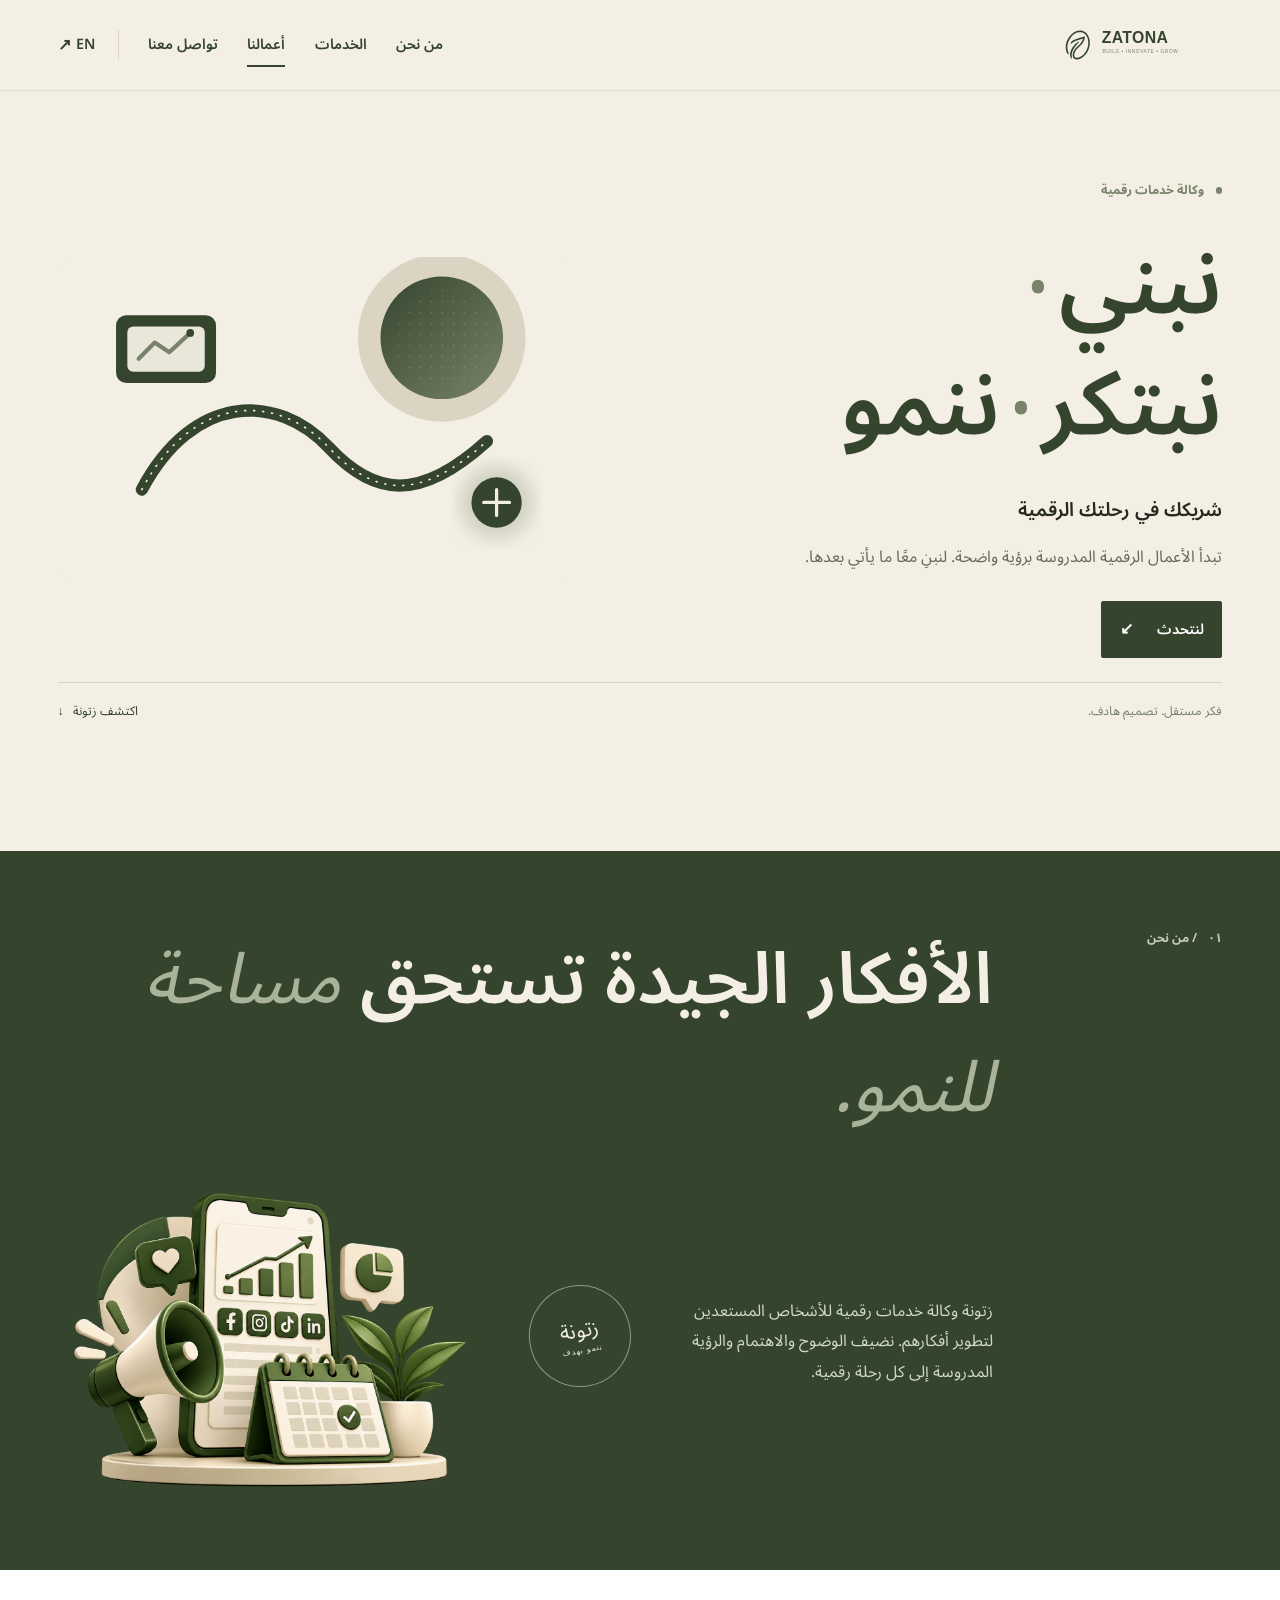
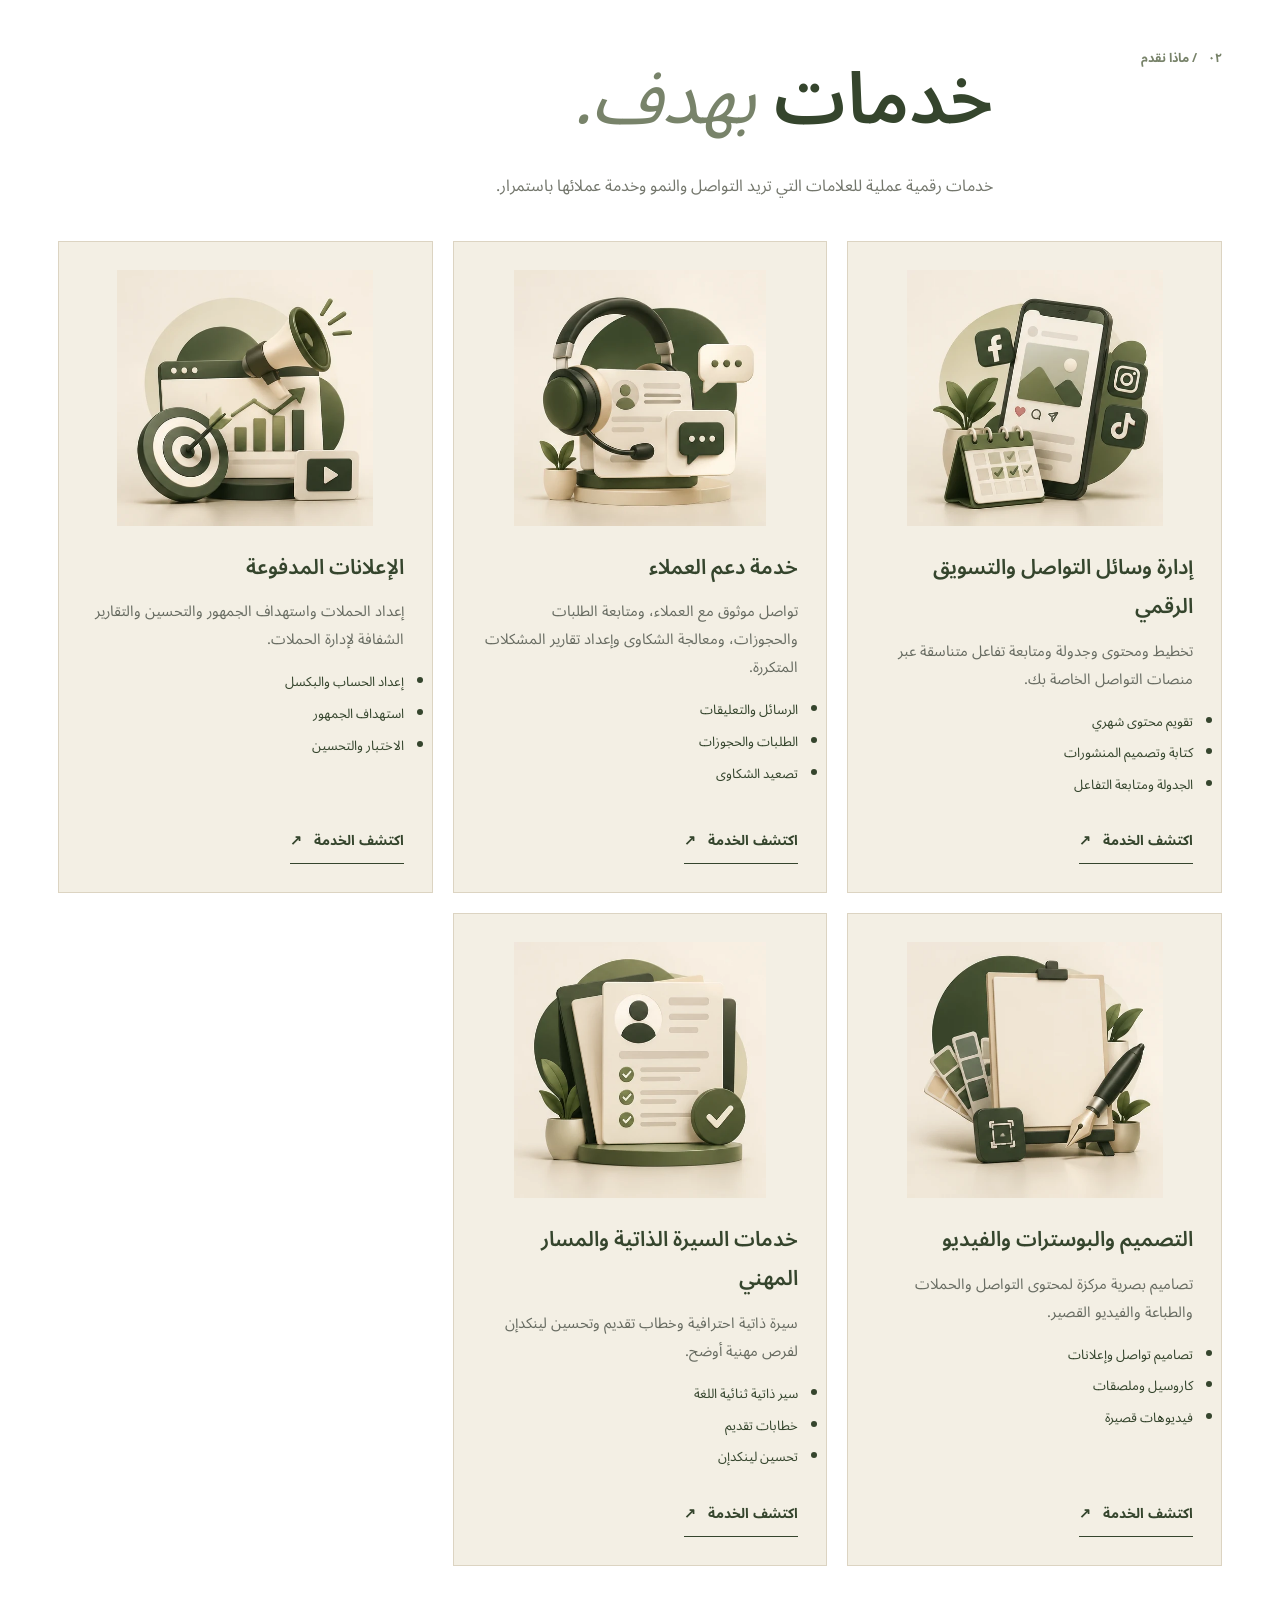
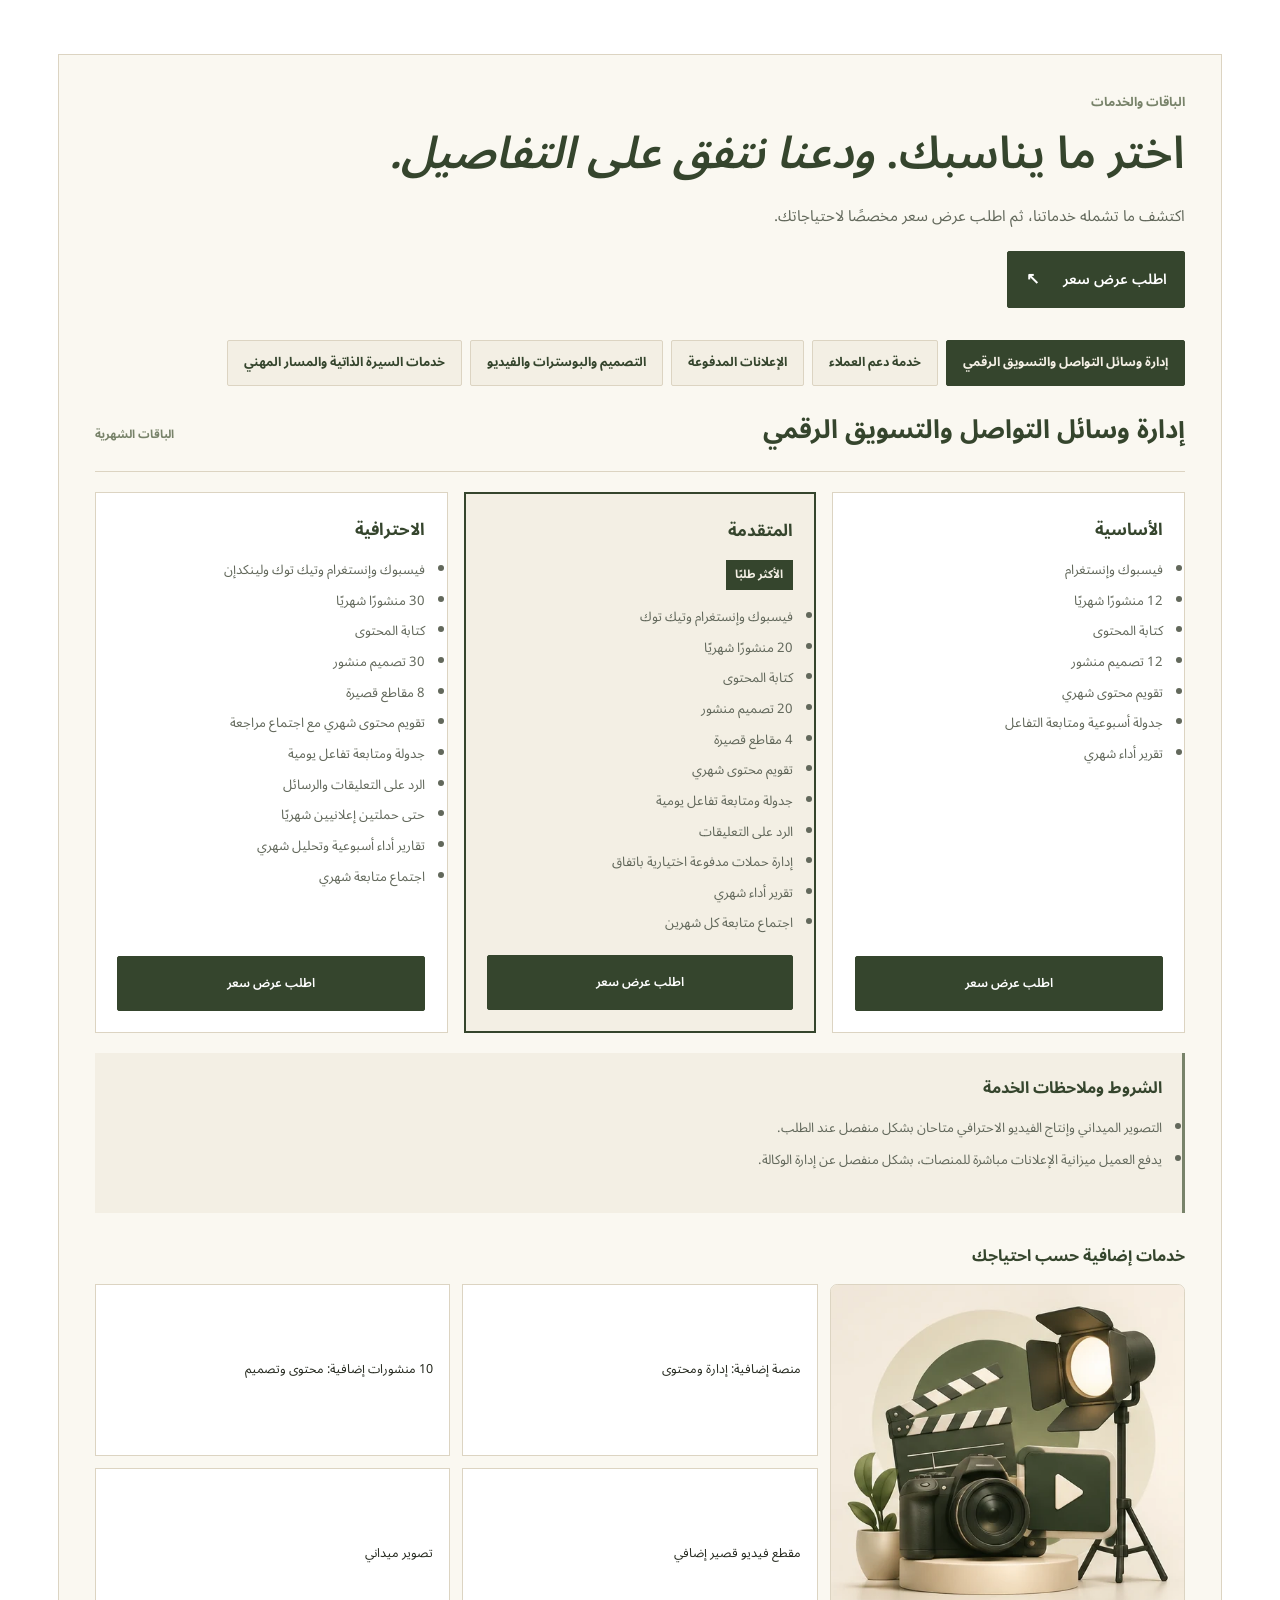
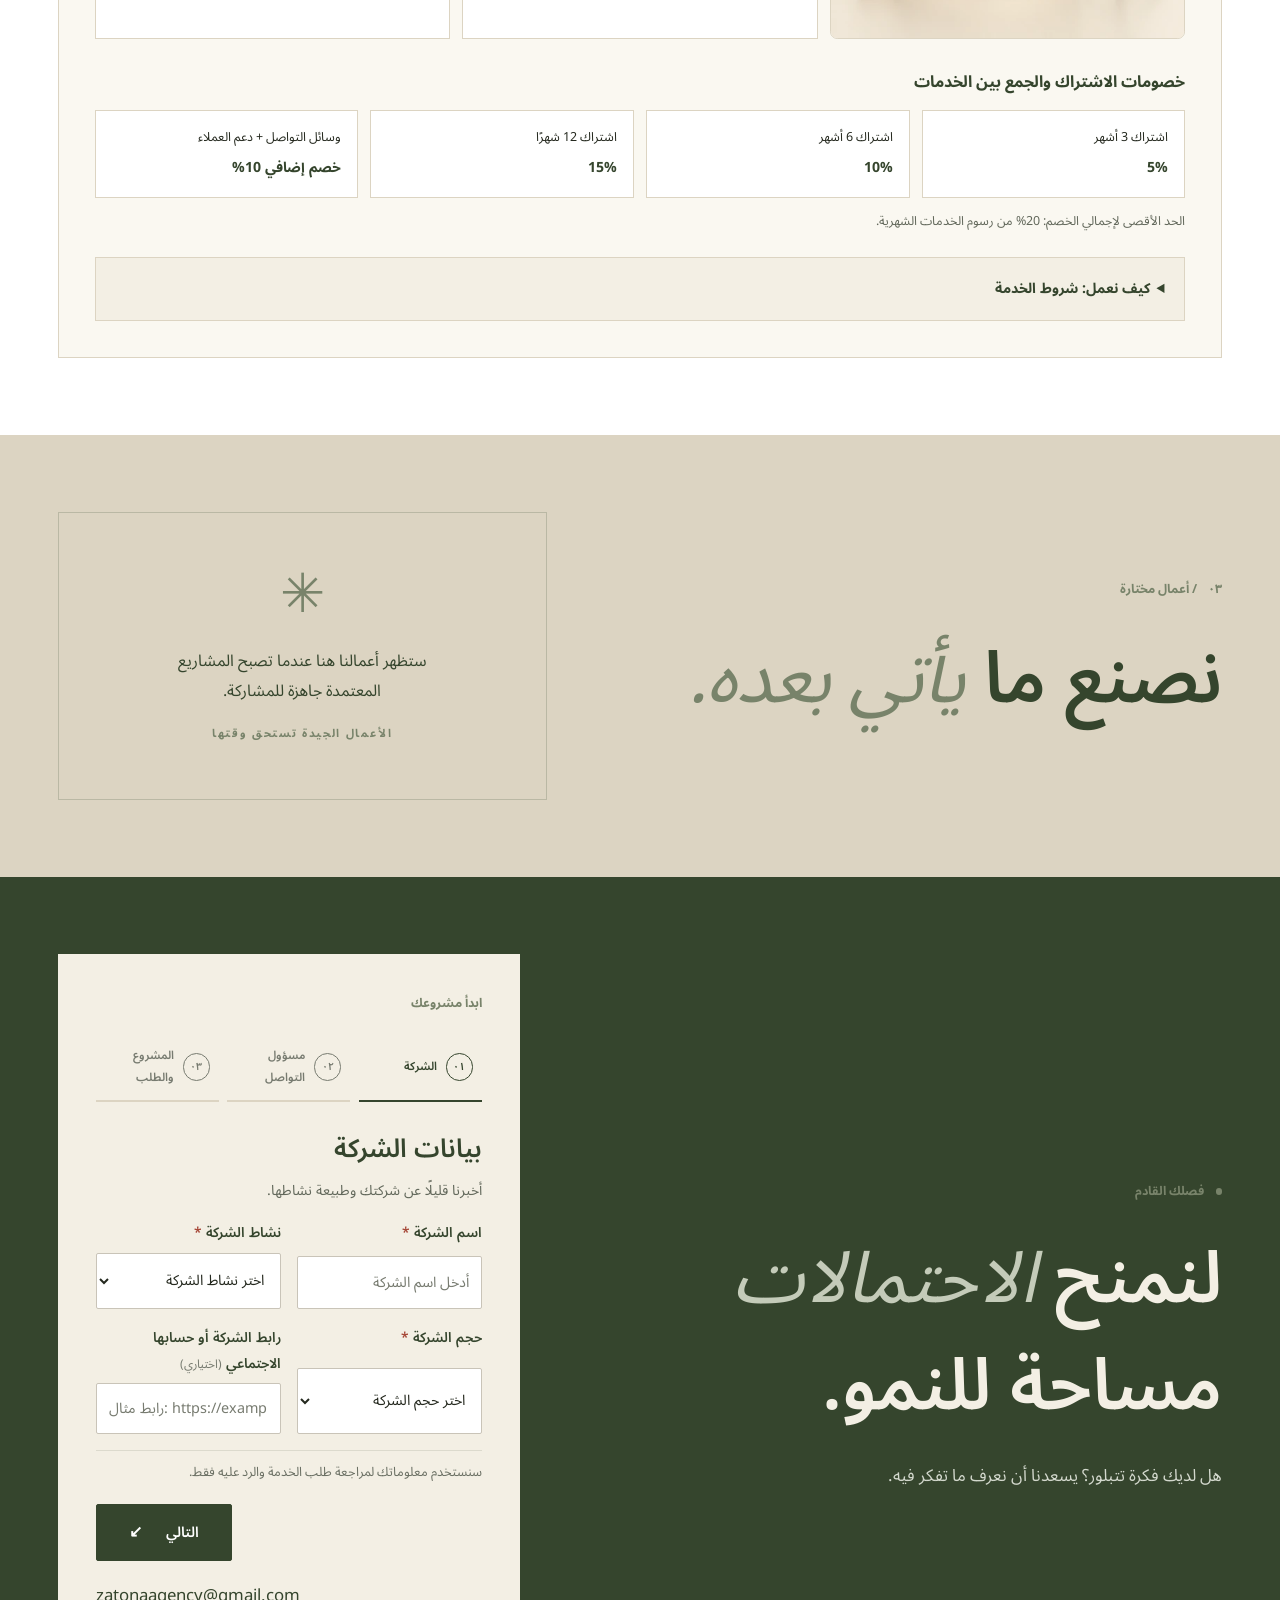
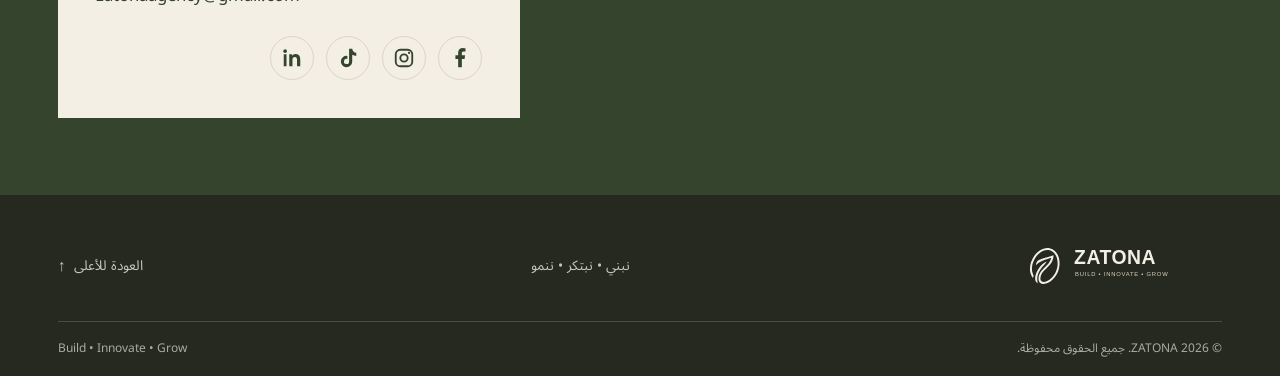
==== commit 54be9333: "Publish bilingual quote-first service packages without agency prices" ====
--- a/ar/index.html
+++ b/ar/index.html
@@ -18,10 +18,10 @@
     <link rel="icon" href="../assets/favicon/favicon.svg" type="image/svg+xml">
     <link rel="icon" href="../assets/favicon/favicon.ico" sizes="any">
     <link rel="apple-touch-icon" href="../assets/favicon/apple-touch-icon.png">
-    <link rel="stylesheet" href="../assets/css/styles.css">
-    <script src="../assets/js/config.js" defer></script>
-    <script src="../assets/js/site-data.js" defer></script>
-    <script src="../assets/js/main.js" defer></script>
+    <link rel="stylesheet" href="../assets/css/styles.css?v=quote-services-20261121">
+    <script src="../assets/js/config.js?v=37a9992" defer></script>
+    <script src="../assets/js/site-data.js?v=quote-services-20261121" defer></script>
+    <script src="../assets/js/main.js?v=quote-services-20261121" defer></script>
   </head>
   <body>
     <a class="skip-link" href="#main">انتقل إلى المحتوى</a>
@@ -93,10 +93,12 @@
           <div class="service-grid" data-services-list aria-live="polite"></div>
           <div class="pricing-shell" data-pricing-shell>
             <div class="pricing-heading">
-              <p class="eyebrow">الباقات والأسعار</p>
-              <h3>استكشف التفاصيل.</h3>
+              <p class="eyebrow">الباقات والخدمات</p>
+              <h3>اختر ما يناسبك. <em>ودعنا نتفق على التفاصيل.</em></h3>
+              <p class="quote-intro">اكتشف ما تشمله خدماتنا، ثم اطلب عرض سعر مخصصًا لاحتياجاتك.</p>
+              <a class="button button-primary quote-cta" href="#contact">اطلب عرض سعر <span aria-hidden="true">↖</span></a>
             </div>
-            <div class="pricing-tabs" data-pricing-tabs role="tablist" aria-label="أسعار الخدمات"></div>
+            <div class="pricing-tabs" data-pricing-tabs role="tablist" aria-label="باقات الخدمات"></div>
             <div class="pricing-panel" data-pricing-panel aria-live="polite"></div>
           </div>
         </div>
@@ -248,13 +250,9 @@
 
               <div class="honeypot-field" aria-hidden="true">
                 <label for="request-website">اترك هذا الحقل فارغًا</label>
-                <input id="request-website" name="honeypot" type="text" tabindex="-1" autocomplete="off">
+                <input id="request-website" name="website" type="text" tabindex="-1" autocomplete="off">
               </div>
-              <input type="hidden" name="websiteLanguage" value="ar">
               <input type="hidden" name="submissionToken" data-submission-token>
-              <input type="hidden" name="responseNonce" data-response-nonce>
-              <input type="hidden" name="formStartedAt" data-form-started-at>
-              <input type="hidden" name="parentOrigin" data-parent-origin>
 
               <p class="form-status" data-form-status role="status" aria-live="polite"></p>
               <p class="form-note request-privacy">سنستخدم معلوماتك لمراجعة طلب الخدمة والرد عليه فقط.</p>
@@ -274,7 +272,6 @@
               <p class="request-reference">رقم الطلب <strong data-request-id></strong></p>
               <button class="button button-primary" type="button" data-new-request>إرسال طلب آخر</button>
             </section>
-            <iframe class="submission-frame" name="request-response-frame" title="نتيجة إرسال الطلب" aria-hidden="true" tabindex="-1"></iframe>
             <div class="contact-details" data-contact-details></div>
             <p class="contact-empty" data-contact-empty>نعمل على إعداد معلومات التواصل المباشر.</p>
             <div class="social-links" data-social-links aria-label="حسابات التواصل الاجتماعي"></div>
--- a/assets/css/styles.css
+++ b/assets/css/styles.css
@@ -1635,6 +1635,70 @@
   }
 }
 
+/* ========================================
+   Social Media Icons
+   ======================================== */
+.social-links {
+  display: flex;
+  flex-wrap: wrap;
+  gap: 0.75rem;
+  align-items: center;
+}
+
+.social-link {
+  display: inline-flex;
+  align-items: center;
+  justify-content: center;
+  width: 44px;
+  height: 44px;
+  border-radius: 50%;
+  background: var(--cream);
+  border: 1px solid var(--sand);
+  color: var(--olive);
+  transition: all 180ms ease;
+  text-decoration: none;
+}
+
+.social-link:hover,
+.social-link:focus {
+  background: var(--olive);
+  color: var(--white);
+  border-color: var(--olive);
+  transform: translateY(-2px);
+  box-shadow: 0 4px 12px rgb(53 69 45 / 20%);
+}
+
+.social-link:active {
+  transform: translateY(0);
+}
+
+.social-link svg {
+  width: 22px;
+  height: 22px;
+  flex-shrink: 0;
+}
+
+.social-link.email-link {
+  width: auto;
+  padding: 0 1rem;
+  border-radius: 2.5rem;
+  font-size: 0.875rem;
+  font-weight: 500;
+  gap: 0.5rem;
+}
+
+.social-link.email-link:hover,
+.social-link.email-link:focus {
+  background: var(--olive);
+  color: var(--white);
+  border-color: var(--olive);
+}
+
+.social-link.email-link svg {
+  width: 18px;
+  height: 18px;
+}
+
 @media (max-width: 420px) {
   .request-actions {
     display: grid;
@@ -1651,7 +1715,264 @@
   }
 }
 
+/* ========================================
+   Modal System (WhatsApp Popup & Success/Error Modal)
+   ======================================== */
+.modal-overlay {
+  position: fixed;
+  inset: 0;
+  z-index: 100;
+  display: flex;
+  align-items: center;
+  justify-content: center;
+  padding: 1.5rem;
+  background: rgb(37 41 31 / 60%);
+  backdrop-filter: blur(4px);
+  opacity: 0;
+  visibility: hidden;
+  transition: opacity 200ms ease, visibility 200ms ease;
+}
+
+.modal-overlay.is-open {
+  opacity: 1;
+  visibility: visible;
+}
+
+.modal {
+  position: relative;
+  width: 100%;
+  max-width: 420px;
+  background: var(--white);
+  border-radius: 1rem;
+  padding: 2rem;
+  box-shadow: 0 20px 40px rgb(37 41 31 / 15%), 0 0 0 1px rgb(53 69 45 / 8%);
+  transform: scale(0.95) translateY(10px);
+  transition: transform 200ms ease;
+}
+
+.modal-overlay.is-open .modal {
+  transform: scale(1) translateY(0);
+}
+
 @media (prefers-reduced-motion: reduce) {
+  .modal,
+  .modal-overlay {
+    transition: none !important;
+  }
+  .modal-overlay.is-open .modal {
+    transform: none;
+  }
+}
+
+.modal-header {
+  display: flex;
+  align-items: flex-start;
+  justify-content: space-between;
+  gap: 1rem;
+  margin-bottom: 1rem;
+}
+
+.modal-icon {
+  display: inline-flex;
+  align-items: center;
+  justify-content: center;
+  flex-shrink: 0;
+  width: 56px;
+  height: 56px;
+  border-radius: 50%;
+  background: var(--cream);
+}
+
+.modal-icon.success {
+  background: rgb(120 131 106 / 15%);
+  color: var(--olive-soft);
+}
+
+.modal-icon.warning {
+  background: rgb(220 212 194 / 30%);
+  color: var(--olive);
+}
+
+.modal-icon.error {
+  background: rgb(180 70 70 / 15%);
+  color: #b44646;
+}
+
+.modal-icon svg {
+  width: 28px;
+  height: 28px;
+}
+
+.modal-close {
+  display: inline-flex;
+  align-items: center;
+  justify-content: center;
+  width: 36px;
+  height: 36px;
+  border-radius: 50%;
+  background: transparent;
+  border: 1px solid var(--sand);
+  color: var(--olive);
+  cursor: pointer;
+  transition: all 150ms ease;
+  flex-shrink: 0;
+}
+
+.modal-close:hover,
+.modal-close:focus {
+  background: var(--olive);
+  color: var(--white);
+  border-color: var(--olive);
+}
+
+.modal-title {
+  margin: 0;
+  font-size: 1.25rem;
+  font-weight: 700;
+  color: var(--ink);
+  line-height: 1.3;
+}
+
+.modal-description {
+  margin: 0 0 1.5rem;
+  color: var(--olive-soft);
+  line-height: 1.6;
+}
+
+.modal-request-id {
+  display: inline-flex;
+  align-items: center;
+  gap: 0.5rem;
+  padding: 0.75rem 1rem;
+  background: var(--cream);
+  border: 1px solid var(--sand);
+  border-radius: 0.5rem;
+  font-size: 0.875rem;
+  color: var(--ink);
+  margin-bottom: 1.5rem;
+}
+
+.modal-request-id-label {
+  color: var(--olive-soft);
+  font-weight: 500;
+}
+
+.modal-request-id-value {
+  font-family: var(--font-latin);
+  font-weight: 600;
+  color: var(--olive);
+  letter-spacing: 0.02em;
+}
+
+.modal-actions {
+  display: flex;
+  gap: 0.75rem;
+  justify-content: flex-end;
+}
+
+.modal-button {
+  padding: 0.75rem 1.5rem;
+  border-radius: 0.5rem;
+  font-weight: 600;
+  font-size: 0.9375rem;
+  cursor: pointer;
+  transition: all 150ms ease;
+  border: none;
+}
+
+.modal-button-primary {
+  background: var(--olive);
+  color: var(--white);
+}
+
+.modal-button-primary:hover,
+.modal-button-primary:focus {
+  background: #2a3623;
+  transform: translateY(-1px);
+  box-shadow: 0 4px 12px rgb(53 69 45 / 30%);
+}
+
+.modal-button-secondary {
+  background: var(--cream);
+  color: var(--olive);
+  border: 1px solid var(--sand);
+}
+
+.modal-button-secondary:hover,
+.modal-button-secondary:focus {
+  background: var(--sand);
+  border-color: var(--olive-soft);
+}
+
+/* ========================================
+   Footer Social Section
+   ======================================== */
+.footer-social {
+  display: flex;
+  flex-wrap: wrap;
+  gap: 0.75rem;
+  align-items: center;
+  margin-block-start: 1rem;
+}
+
+/* ========================================
+   Contact Section Social Enhancements
+   ======================================== */
+.contact-social {
+  margin-block-start: 1.5rem;
+}
+
+.contact-social .social-links {
+  justify-content: flex-start;
+}
+
+html[lang="ar"] .contact-social .social-links {
+  justify-content: flex-end;
+}
+
+@media (max-width: 420px) {
+  .modal {
+    padding: 1.5rem;
+    border-radius: 0.75rem;
+  }
+  
+  .modal-icon {
+    width: 48px;
+    height: 48px;
+  }
+  
+  .modal-icon svg {
+    width: 24px;
+    height: 24px;
+  }
+  
+  .modal-title {
+    font-size: 1.125rem;
+  }
+  
+  .modal-actions {
+    flex-direction: column;
+  }
+  
+  .modal-button {
+    width: 100%;
+    justify-content: center;
+  }
+}
+
+@media (prefers-reduced-motion: reduce) {
+  .social-link,
+  .modal-close,
+  .modal-button {
+    transition: none !important;
+  }
+  
+  .social-link:hover,
+  .modal-close:hover,
+  .modal-button:hover {
+    transform: none !important;
+  }
+  
   *,
   *::before,
   *::after {
@@ -1661,3 +1982,54 @@
     animation-iteration-count: 1 !important;
   }
 }
+
+/* Quote-first service catalog. Prices remain optional in the data model. */
+.quote-intro {
+  max-width: 48rem;
+  margin: 1rem 0 0;
+  color: #62685b;
+  font-size: 0.95rem;
+}
+.quote-cta { margin-block-start: 1.25rem; }
+.pricing-tabs { flex-wrap: wrap; overflow: visible; }
+.package-badge {
+  align-self: flex-start;
+  margin: 0 0 1rem;
+  padding: 0.25rem 0.6rem;
+  color: var(--cream);
+  background: var(--olive);
+  font-size: 0.72rem;
+  font-weight: 700;
+}
+.package-card h5 { margin-block-end: 0.8rem; min-height: 0; }
+.package-card ul { line-height: 1.75; }
+.extras-grid { grid-template-columns: repeat(3, minmax(0, 1fr)); }
+.discounts-grid {
+  display: grid;
+  grid-template-columns: repeat(4, minmax(0, 1fr));
+  gap: 0.75rem;
+}
+.service-terms {
+  margin-block-start: 1.5rem;
+  padding: 1.1rem 1.25rem;
+  border: 1px solid var(--sand);
+  background: var(--cream);
+  color: var(--olive);
+  font-size: 0.88rem;
+}
+.service-terms summary { cursor: pointer; font-weight: 700; }
+.service-terms ul { padding-inline-start: 1.2rem; line-height: 1.85; }
+.service-terms li + li { margin-block-start: 0.55rem; }
+@media (max-width: 700px) {
+  .pricing-tabs { display: grid; grid-template-columns: 1fr 1fr; }
+  .pricing-tab { min-width: 0; max-width: none; padding: 0.7rem; text-wrap: balance; }
+  .pricing-tab:last-child { grid-column: 1 / -1; }
+  .pricing-service-heading { align-items: flex-start; flex-direction: column; gap: 0.6rem; }
+  .pricing-service-heading p { order: 0; }
+  .extras-grid, .discounts-grid { grid-template-columns: 1fr 1fr; }
+  .extra-visual { grid-column: 1 / -1; grid-row: auto; max-height: 12rem; }
+  .extra-visual img { width: 100%; height: 12rem; object-fit: contain; }
+}
+@media (prefers-reduced-motion: reduce) {
+  .package-card:hover { transform: none; }
+}
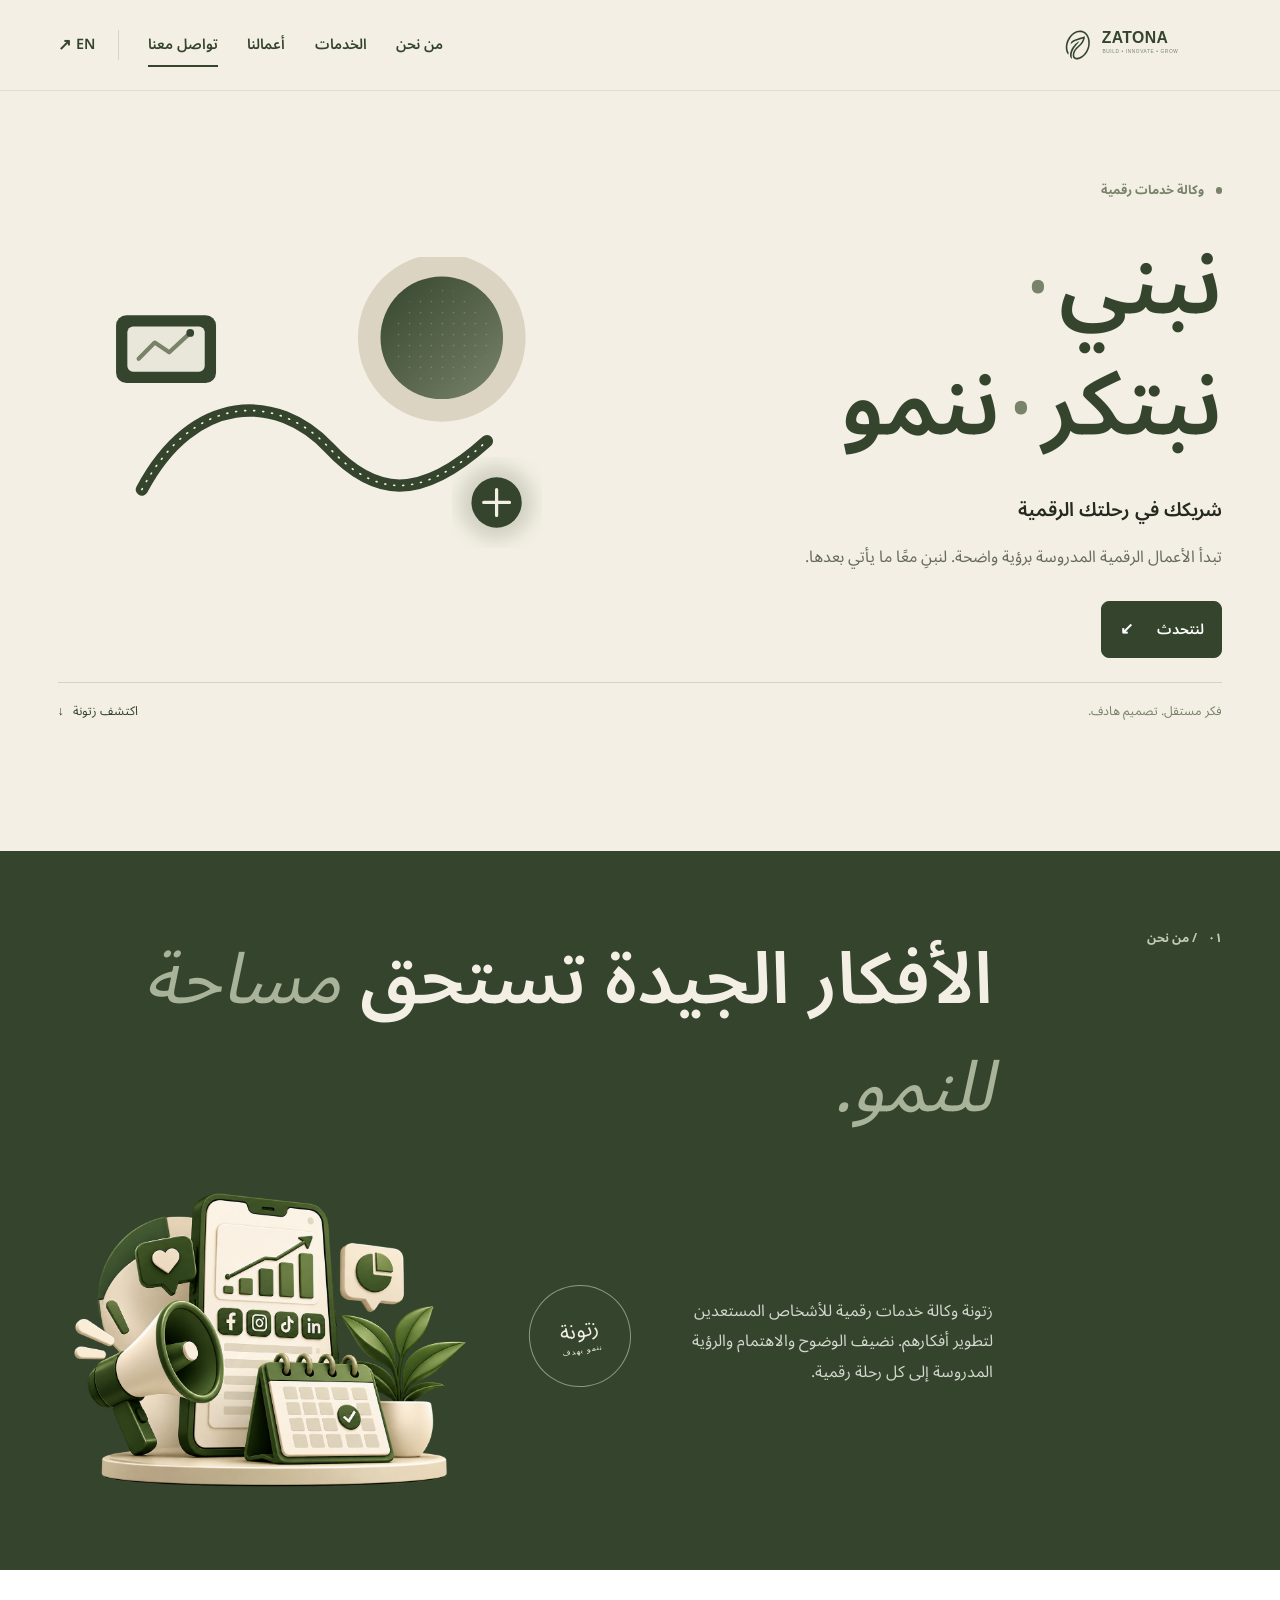
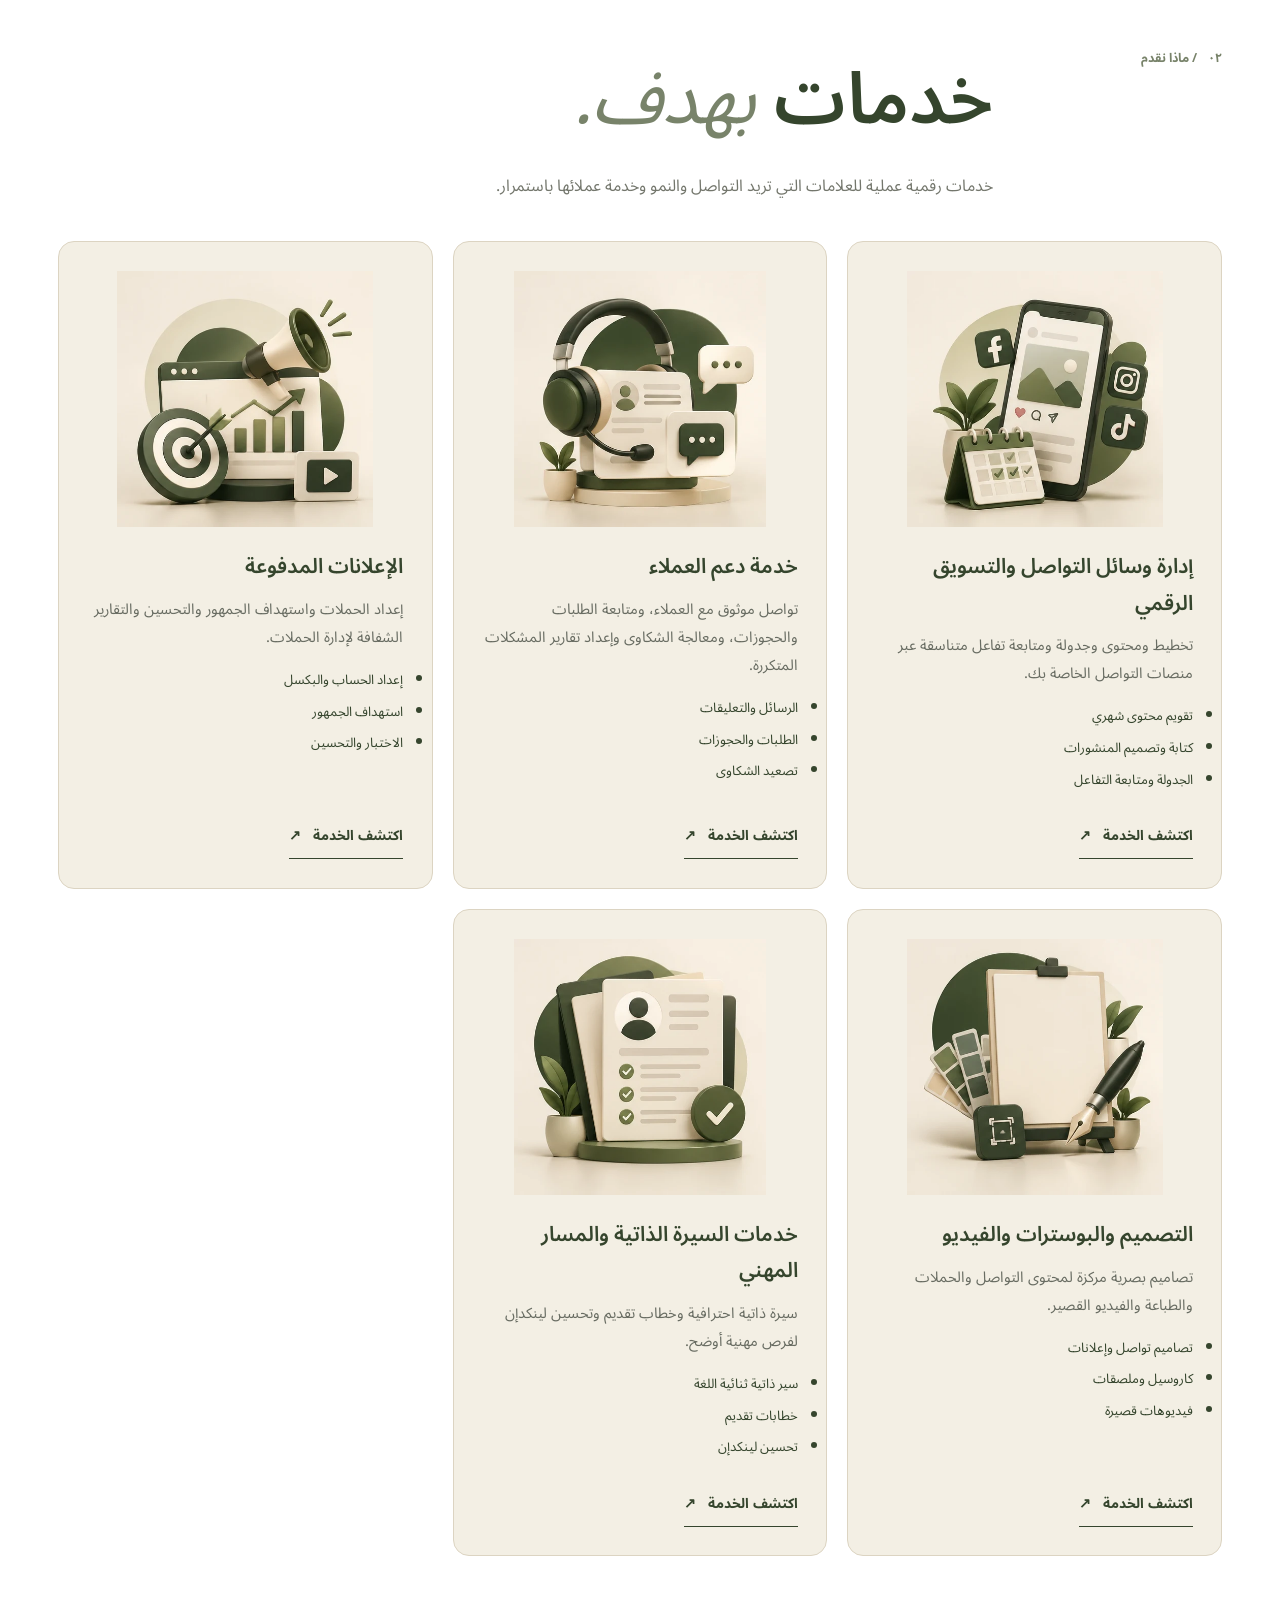
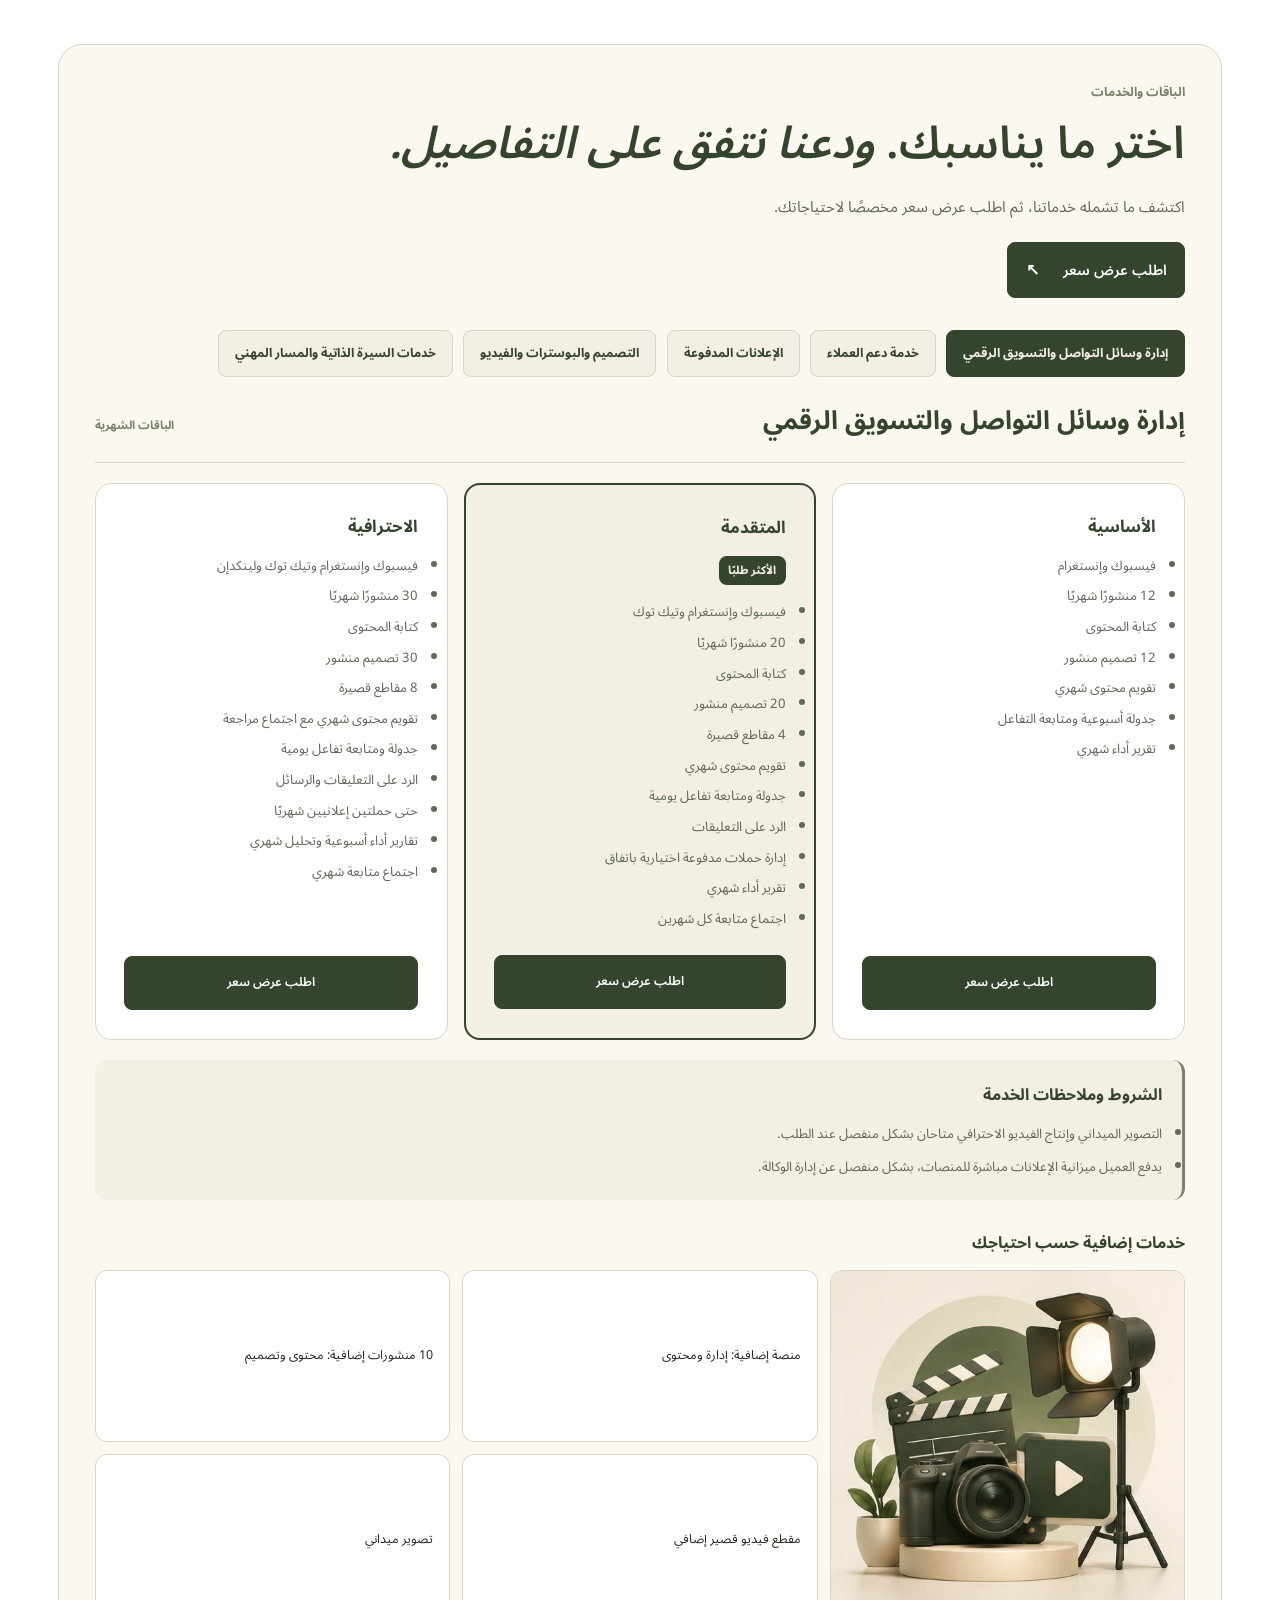
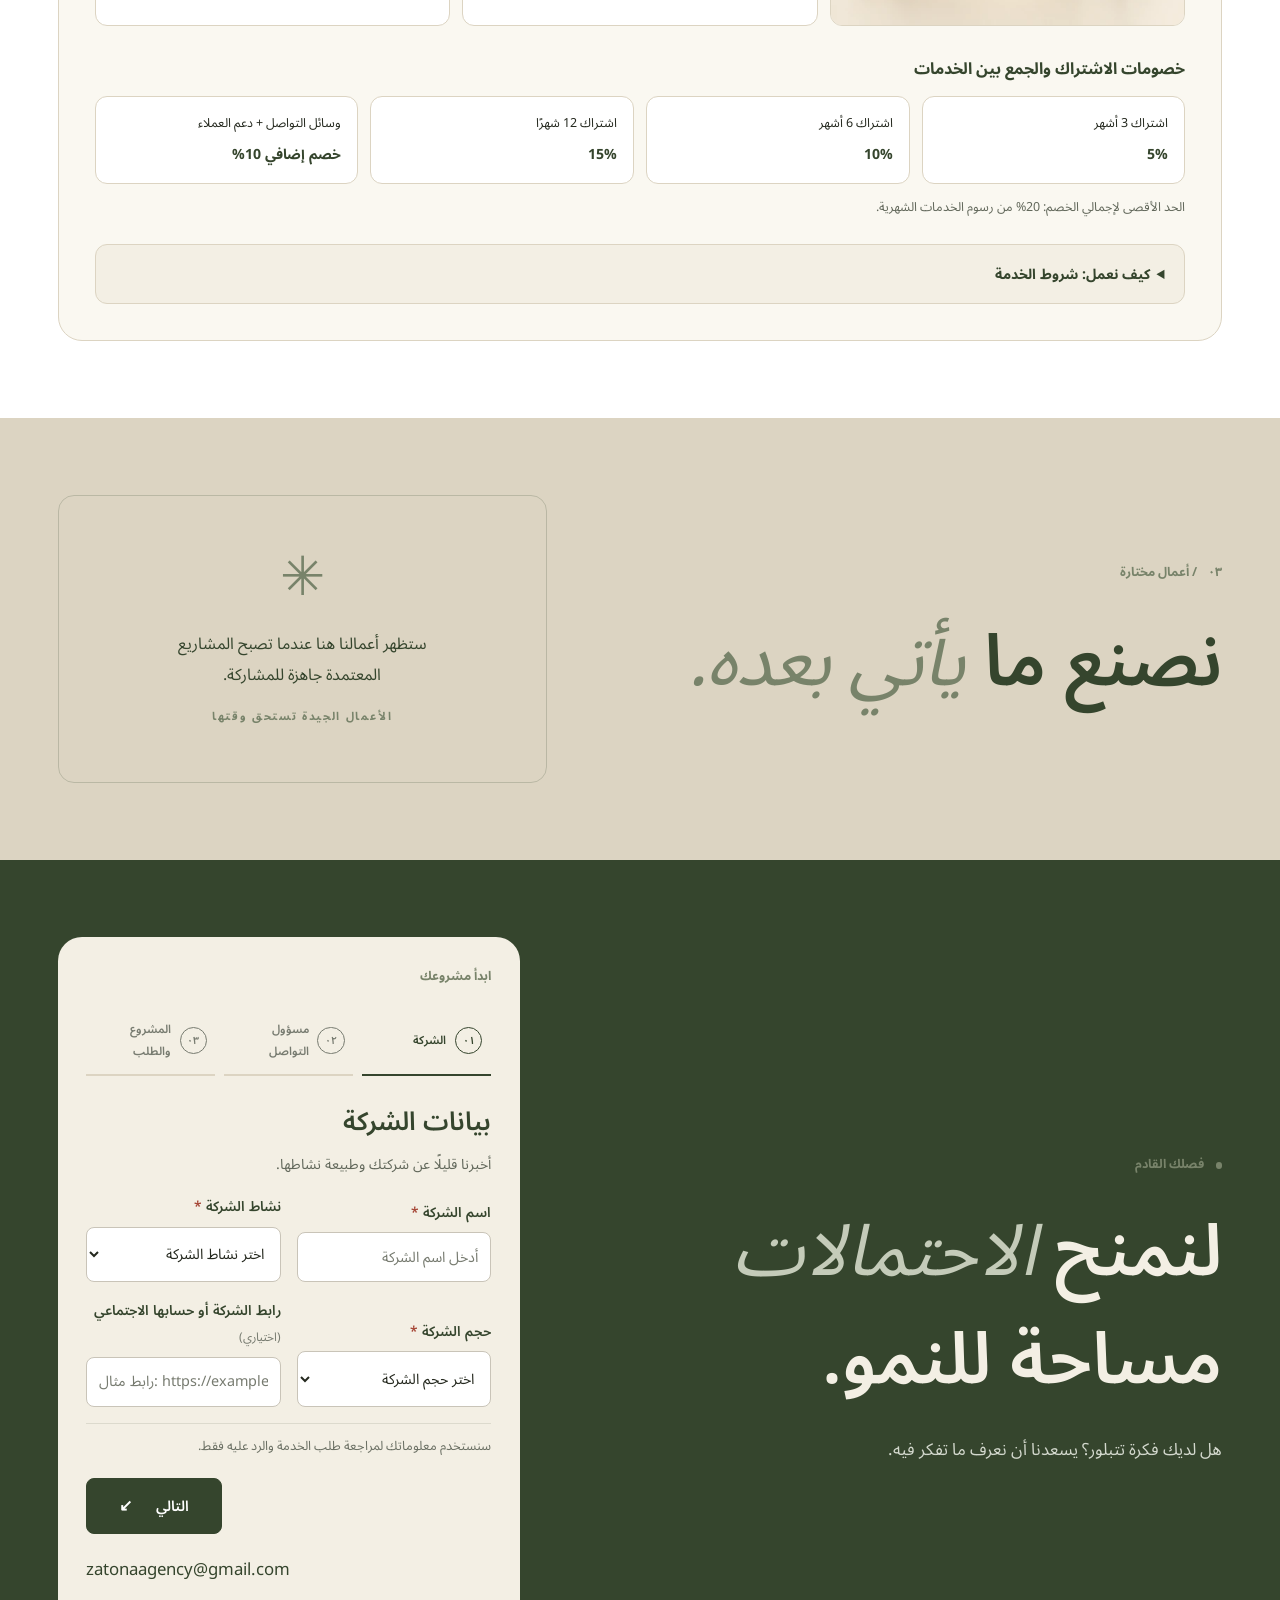
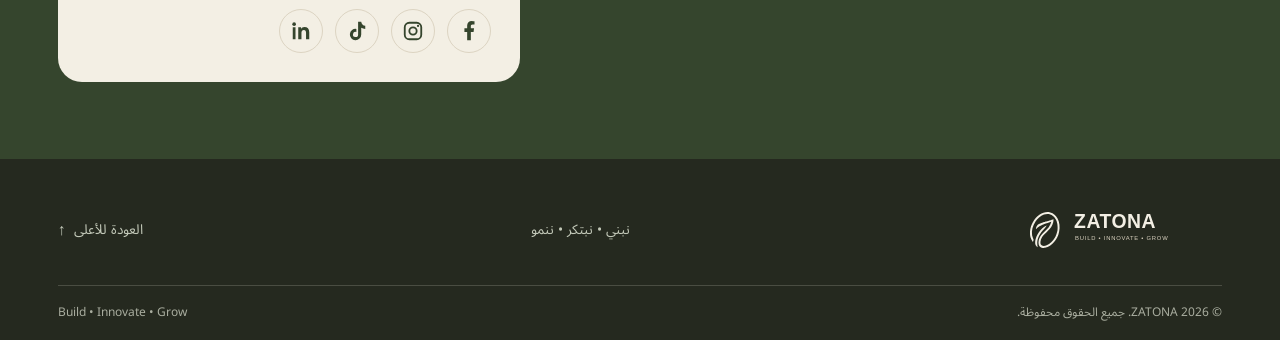
==== commit 9637f8d3: "Polish UI with consistent rounded surfaces, spacing and form controls" ====
--- a/ar/index.html
+++ b/ar/index.html
@@ -18,7 +18,7 @@
     <link rel="icon" href="../assets/favicon/favicon.svg" type="image/svg+xml">
     <link rel="icon" href="../assets/favicon/favicon.ico" sizes="any">
     <link rel="apple-touch-icon" href="../assets/favicon/apple-touch-icon.png">
-    <link rel="stylesheet" href="../assets/css/styles.css?v=quote-services-20261121">
+    <link rel="stylesheet" href="../assets/css/styles.css?v=ui-polish-20261121">
     <script src="../assets/js/config.js?v=37a9992" defer></script>
     <script src="../assets/js/site-data.js?v=quote-services-20261121" defer></script>
     <script src="../assets/js/main.js?v=quote-services-20261121" defer></script>
--- a/assets/css/styles.css
+++ b/assets/css/styles.css
@@ -17,6 +17,9 @@
   --font-arabic: "Noto Sans Arabic", "Tahoma", sans-serif;
   --page-gutter: clamp(1.25rem, 4.5vw, 4.5rem);
   --content-width: 1440px;
+  --radius-control: 0.5rem;
+  --radius-card: 1rem;
+  --radius-panel: 1.5rem;
 }
 
 * {
@@ -276,7 +279,7 @@
   gap: 1.5rem;
   padding: 0.75rem 1.1rem;
   border: 1px solid var(--olive);
-  border-radius: 2px;
+  border-radius: var(--radius-control);
   font-size: 0.9rem;
   font-weight: 600;
   box-shadow: 0 0 0 rgb(37 41 31 / 0%);
@@ -616,7 +619,7 @@
   min-height: 2.85rem;
   padding: 0.65rem 1rem;
   border: 1px solid var(--sand);
-  border-radius: 2px;
+  border-radius: var(--radius-control);
   color: var(--olive);
   background: var(--cream);
   cursor: pointer;
@@ -1022,7 +1025,7 @@
   min-height: 2.8rem;
   padding: 0.65rem 0.75rem;
   border: 1px solid #c9c4b8;
-  border-radius: 2px;
+  border-radius: var(--radius-control);
   color: var(--ink);
   background: var(--white);
   font: inherit;
@@ -2033,3 +2036,102 @@
 @media (prefers-reduced-motion: reduce) {
   .package-card:hover { transform: none; }
 }
+
+/* Soft corners on contained surfaces; full-width sections and dividers stay crisp. */
+.skip-link,
+.package-badge {
+  border-radius: var(--radius-control);
+}
+
+.service-card,
+.package-card,
+.work-empty,
+.request-success {
+  border-radius: var(--radius-card);
+}
+
+.pricing-shell,
+.contact-card {
+  border-radius: var(--radius-panel);
+}
+
+.extra-item,
+.extra-visual,
+.pricing-conditions,
+.service-terms,
+.empty-note {
+  border-radius: 0.75rem;
+}
+
+/* Small UI refinements keep the existing type, palette and page structure. */
+.service-card,
+.package-card,
+.contact-card {
+  padding: clamp(1.35rem, 2.25vw, 2rem);
+}
+
+.service-card h3,
+.package-card h5 {
+  line-height: 1.45;
+}
+
+html[lang="ar"] .service-card h3,
+html[lang="ar"] .package-card h5 {
+  line-height: 1.75;
+}
+
+.pricing-tabs { align-items: stretch; gap: 0.65rem; }
+.pricing-tab { display: inline-flex; align-items: center; justify-content: center; }
+.package-card ul { margin-block-end: 1.5rem; }
+.pricing-conditions ul:last-child { margin-block-end: 0; }
+.service-terms summary { line-height: 1.65; }
+.service-terms[open] summary { margin-block-end: 1rem; }
+.service-terms ul { margin-block-end: 0; }
+
+.form-field :is(input, select, textarea) {
+  min-height: 3rem;
+  transition: border-color 180ms ease, box-shadow 180ms ease;
+}
+.form-field textarea { min-height: 7rem; }
+.form-field :is(input, select, textarea):focus {
+  box-shadow: 0 0 0 3px rgb(53 69 45 / 8%);
+}
+
+.service-card-cta { min-height: 2.75rem; }
+.service-terms { transition: border-color 180ms ease; }
+.social-link:hover { text-decoration: none; }
+
+@media (hover: hover) and (pointer: fine) {
+  .form-field :is(input, select, textarea):hover:not(:focus):not([aria-invalid="true"]) {
+    border-color: var(--olive-soft);
+  }
+  .service-terms:hover { border-color: var(--olive-soft); }
+  .pricing-tab:hover { box-shadow: 0 0.25rem 0.65rem rgb(37 41 31 / 10%); }
+}
+
+@media (max-width: 620px) {
+  .service-card,
+  .package-card,
+  .contact-card { padding: 1.25rem; }
+  .pricing-shell { border-radius: 1.25rem; }
+  .menu-toggle { min-height: 2.75rem; }
+  .primary-navigation.is-open {
+    border-radius: 0 0 1rem 1rem;
+    box-shadow: 0 0.75rem 1.25rem rgb(37 41 31 / 8%);
+  }
+  .primary-navigation a.is-active::after { display: none; }
+  .primary-navigation a.is-active { font-weight: 700; }
+}
+
+@media (prefers-reduced-motion: reduce) {
+  .service-card:hover,
+  .service-card:hover .service-card-visual,
+  .button:hover,
+  .social-link:hover,
+  .social-link:focus { transform: none; }
+}
+
+/* Keep paired company fields aligned when a label wraps in either language. */
+@media (min-width: 621px) {
+  .request-step[data-form-step="1"] .form-row { align-items: end; }
+}
